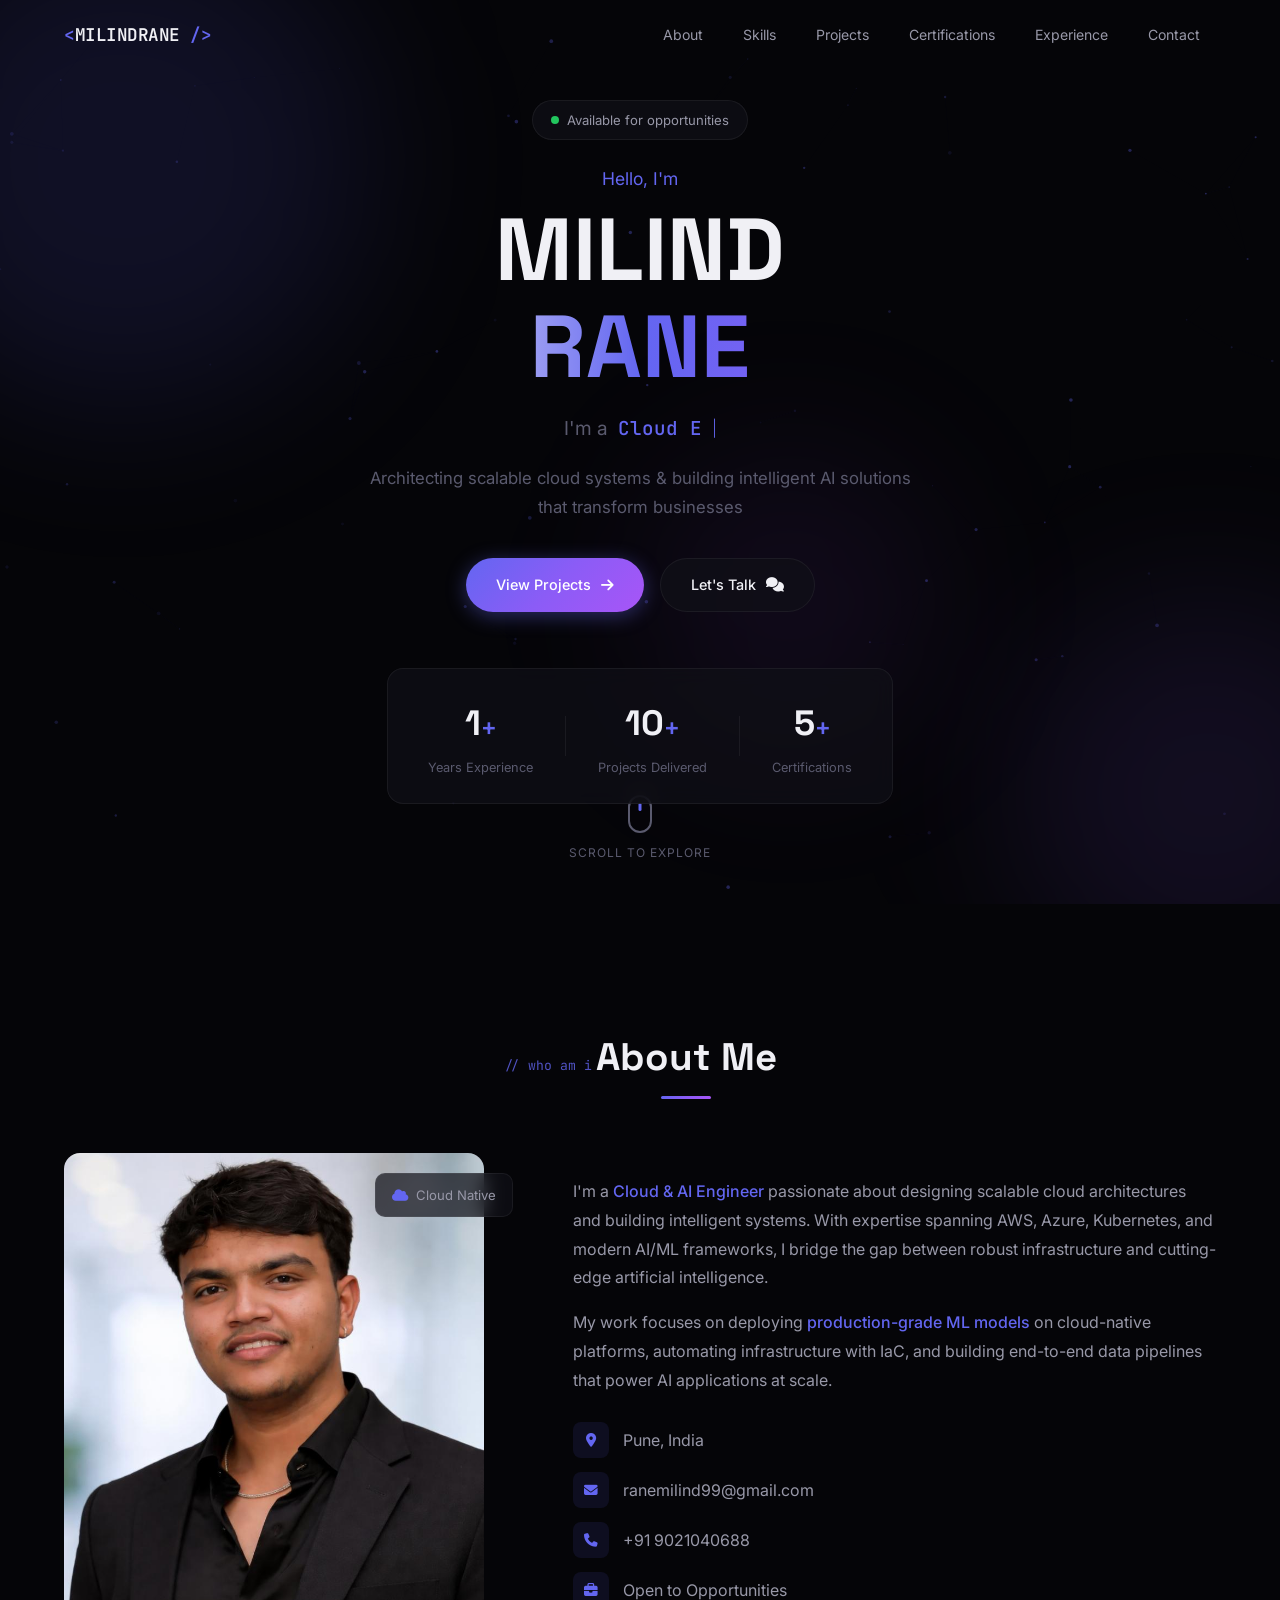
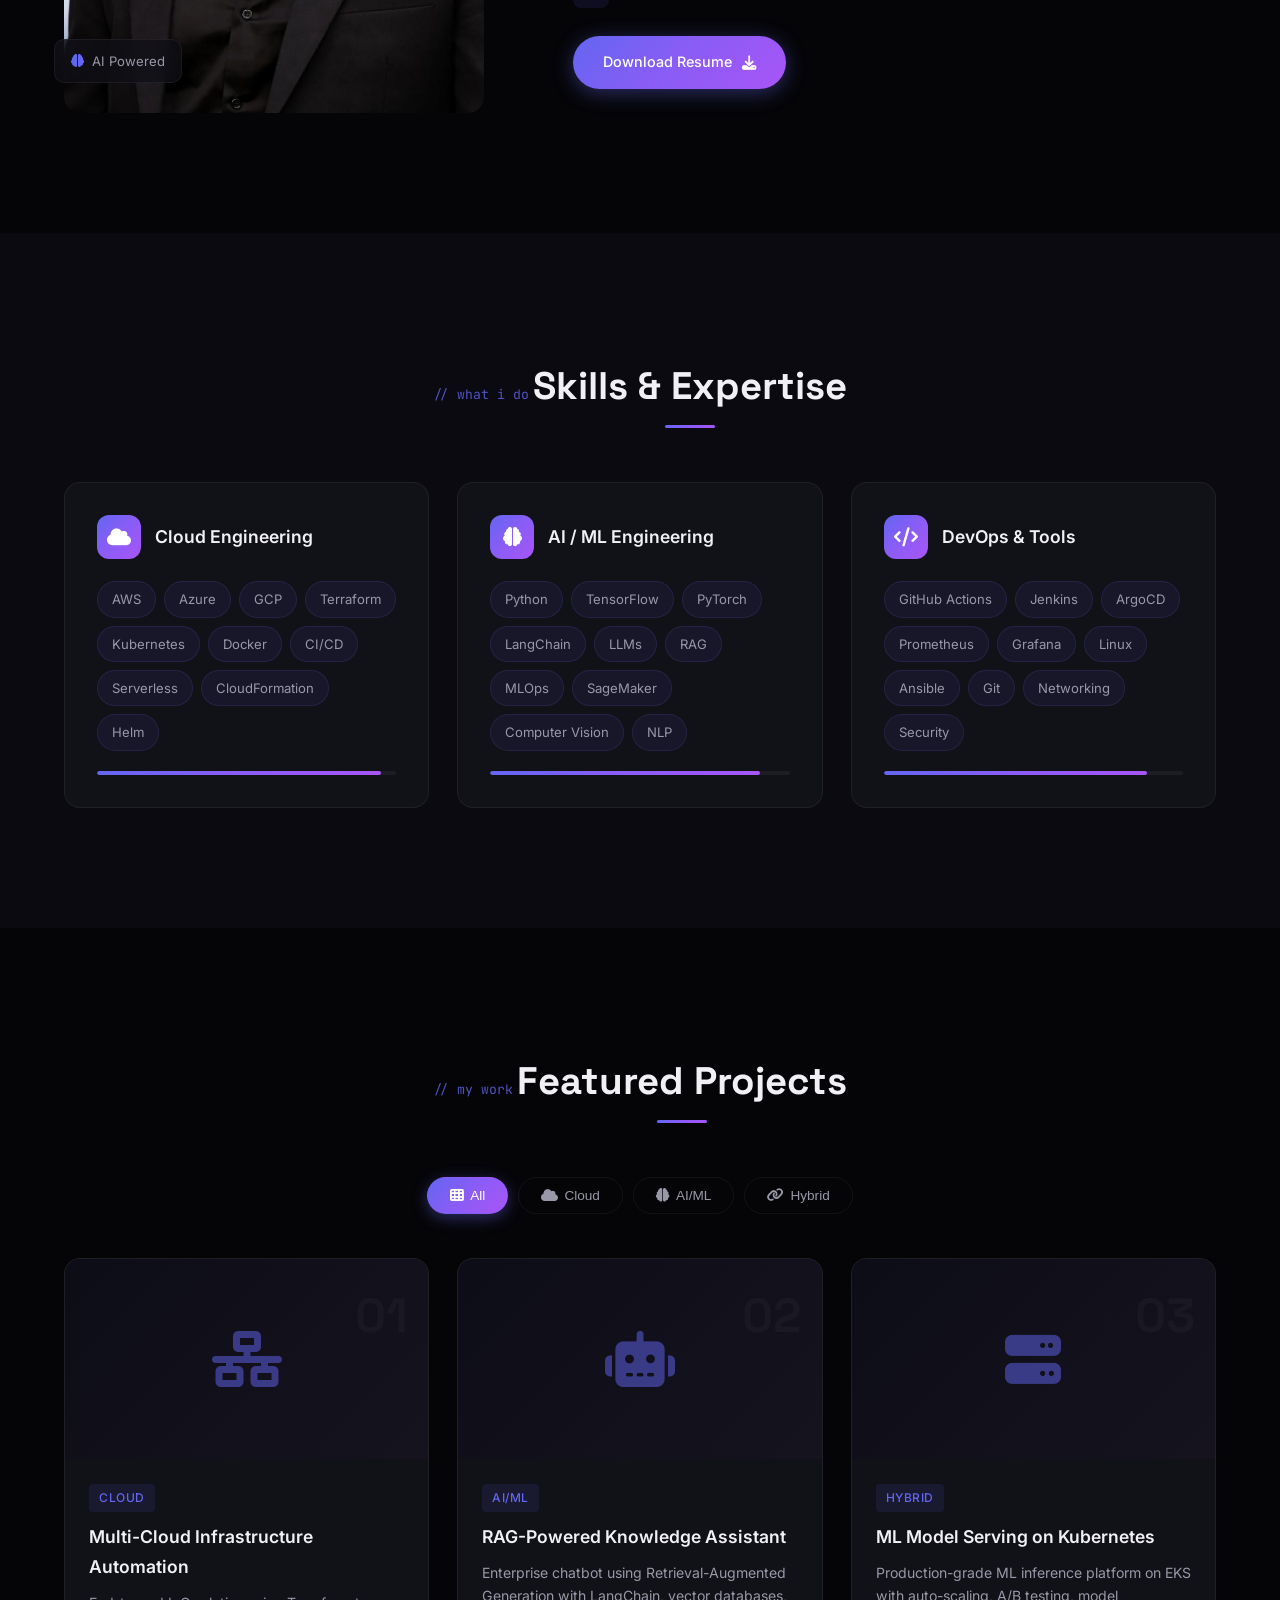
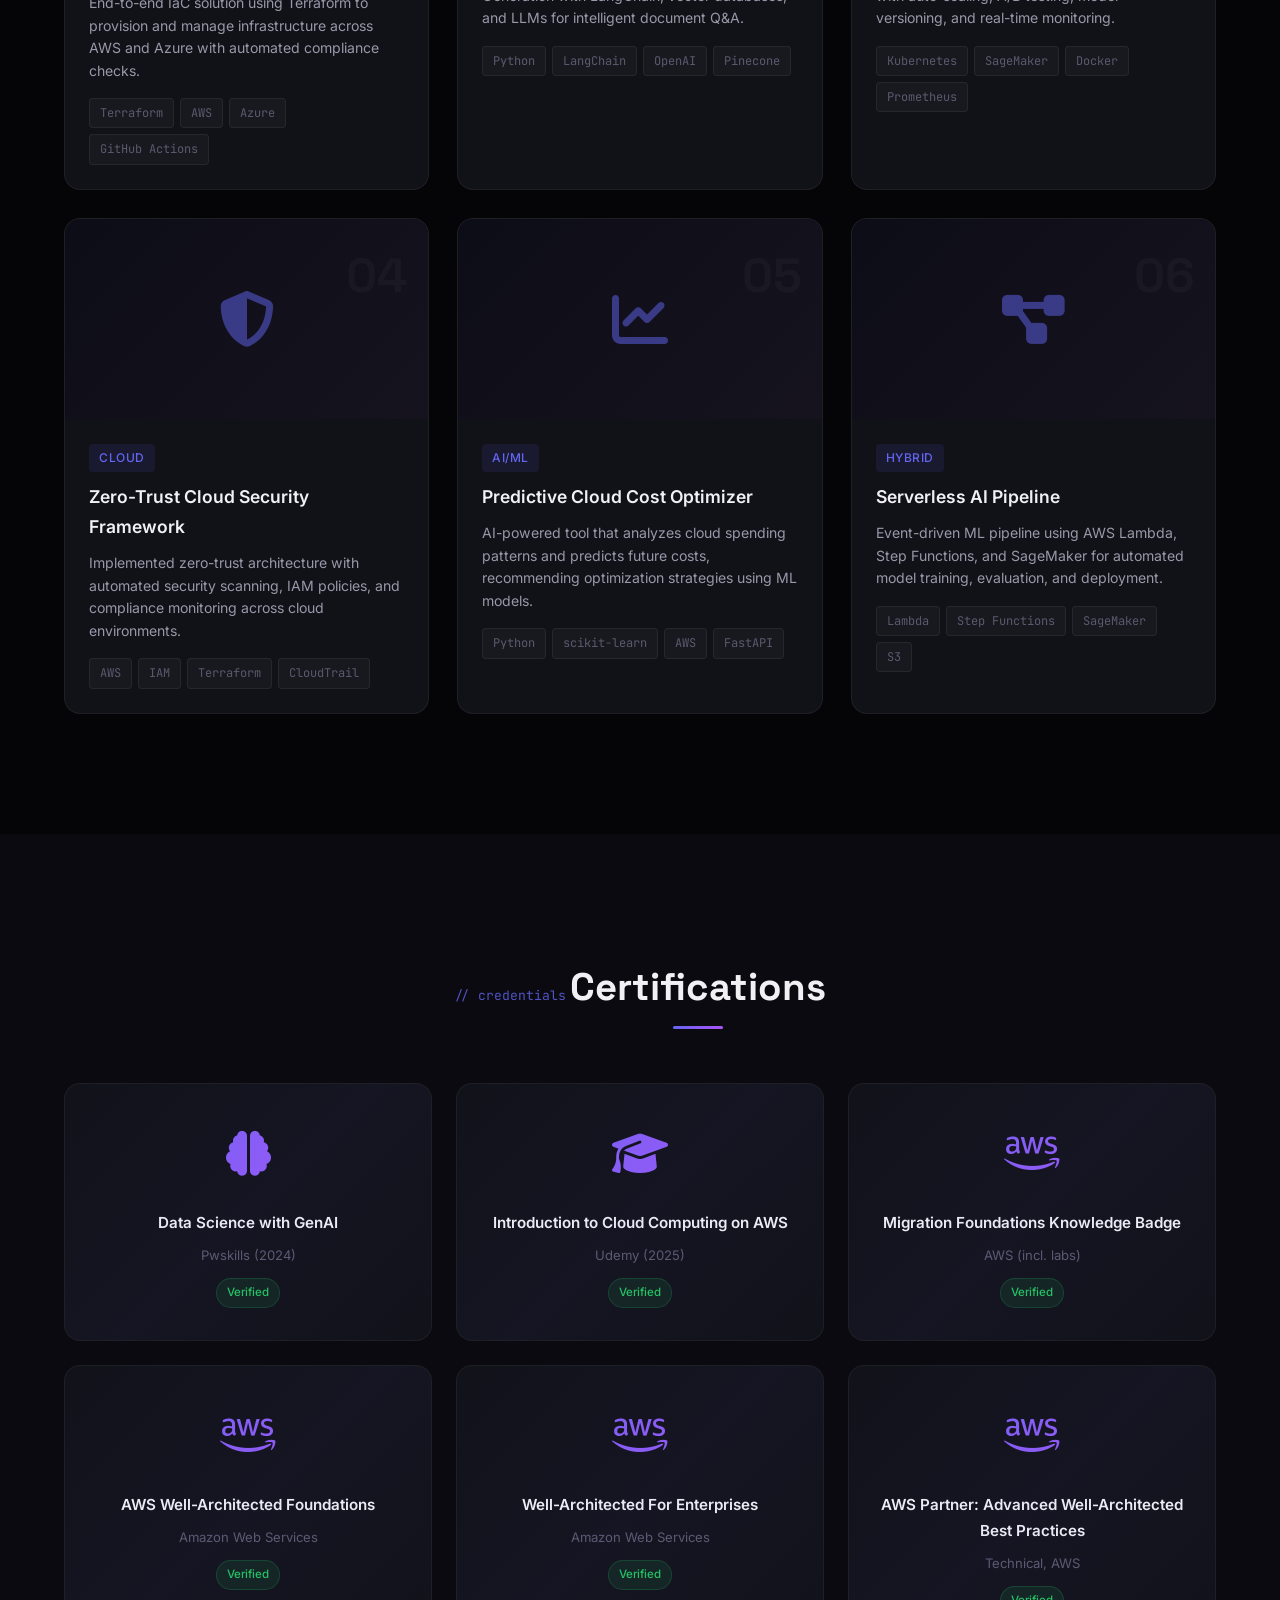
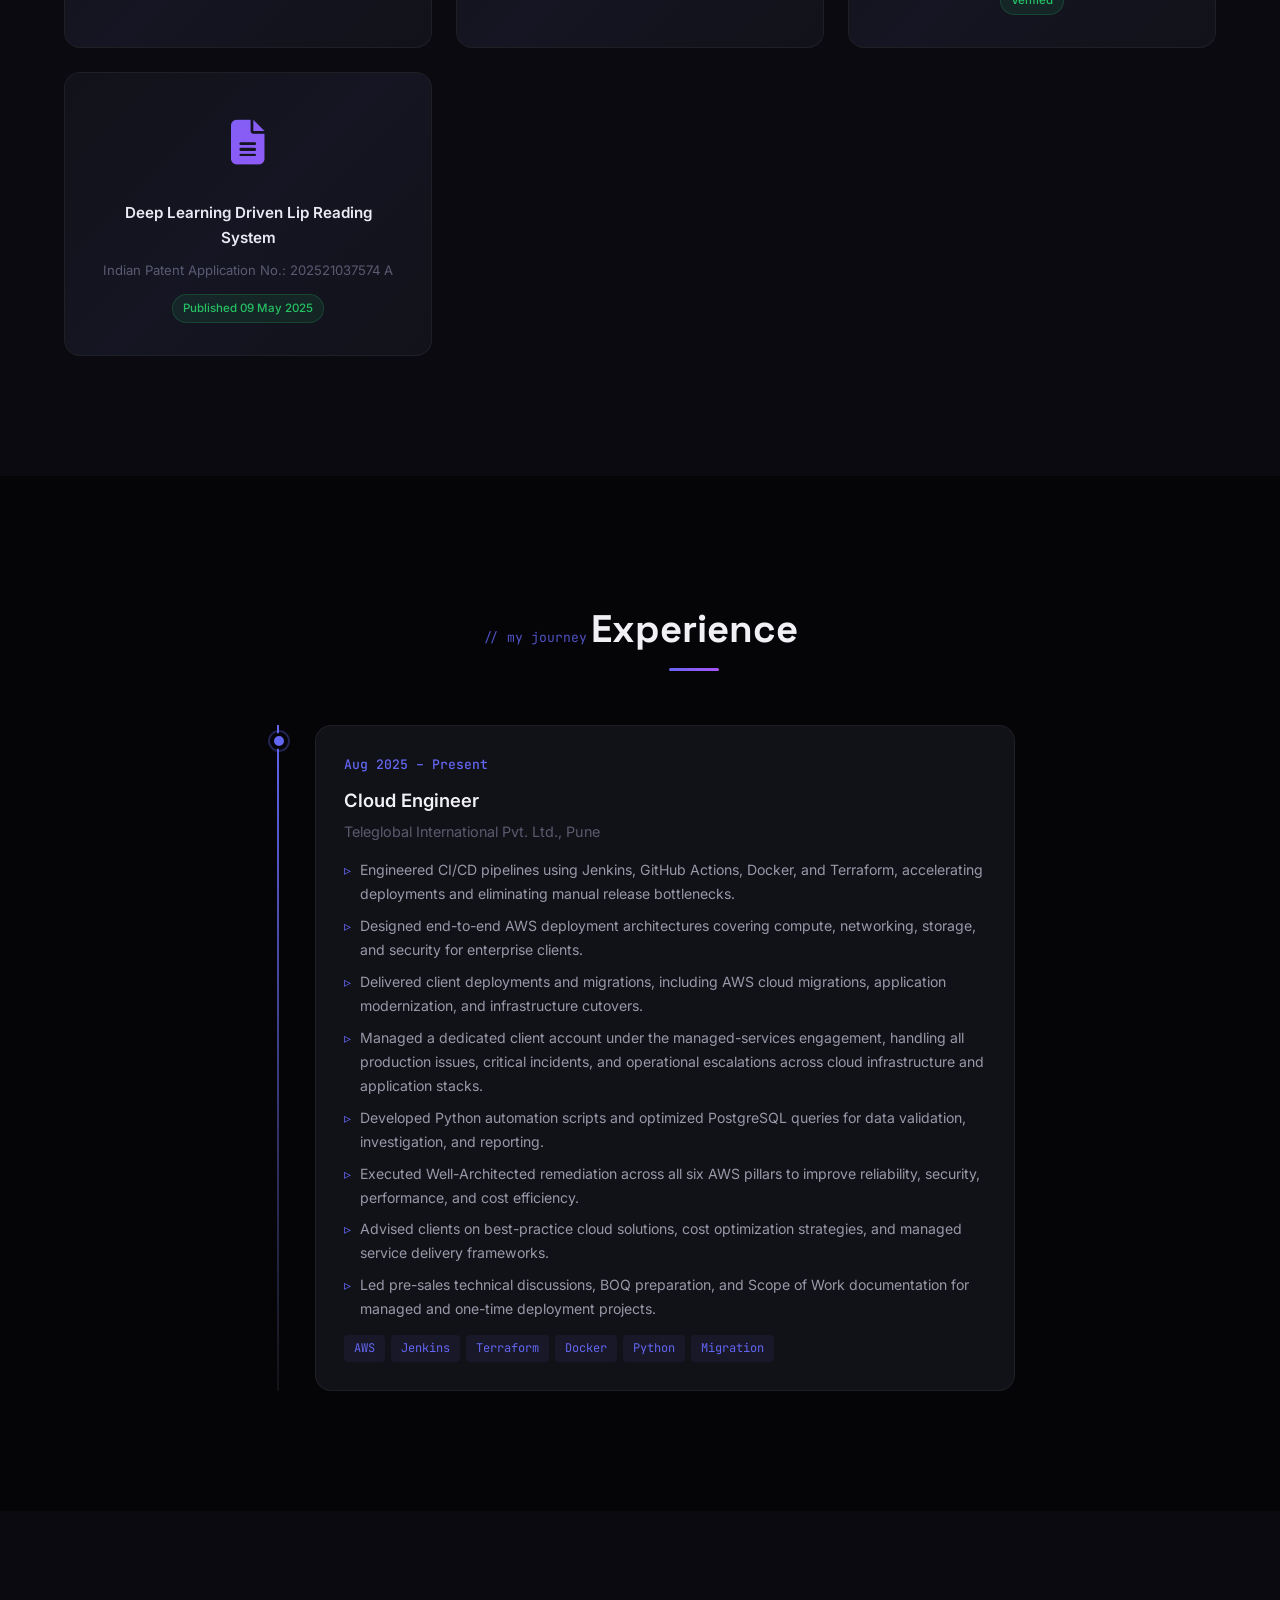
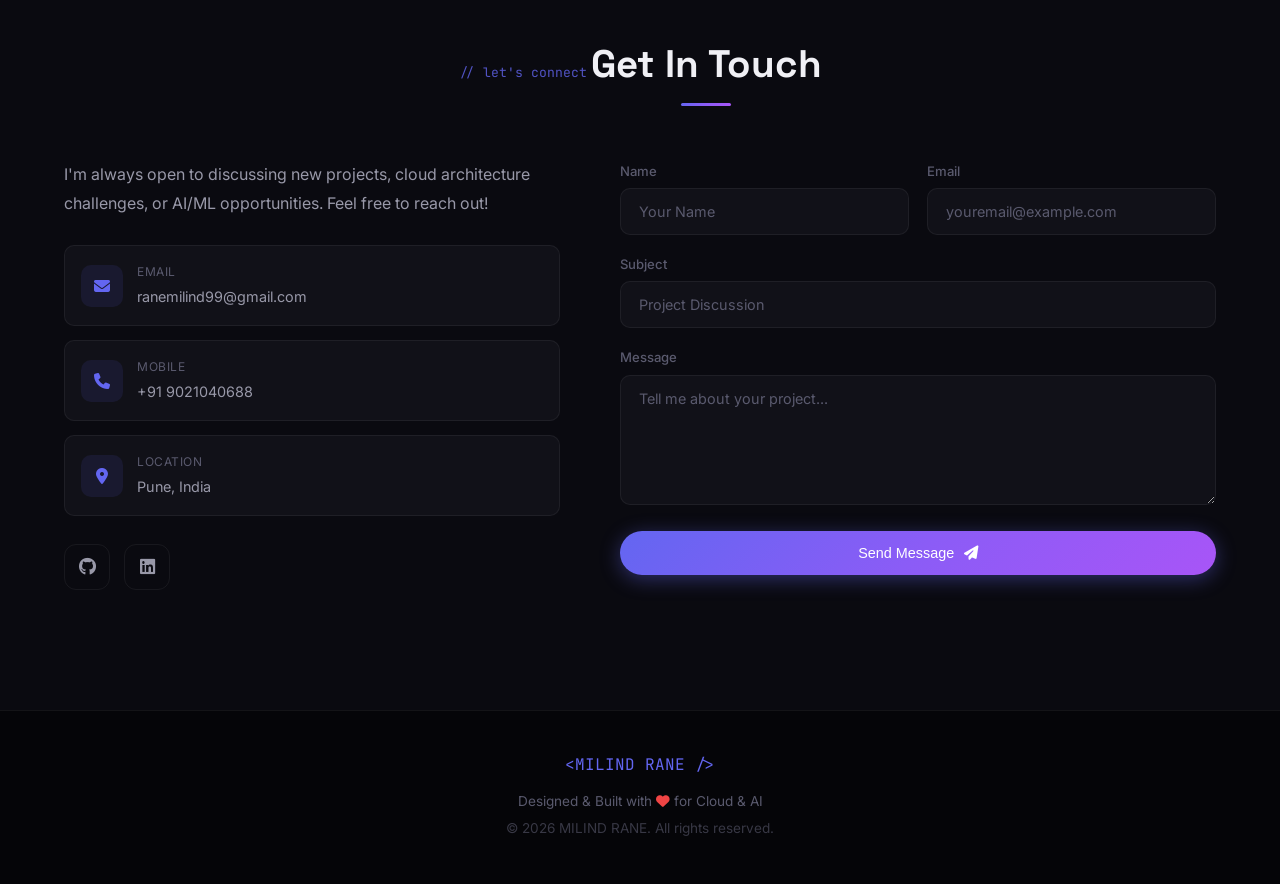
==== index.html @ e4c01901 "Fix Vercel deployment: rename index 1.html to index.html and update documentation" ====
<!DOCTYPE html>
<html lang="en">
<head>
    <meta charset="UTF-8">
    <meta name="viewport" content="width=device-width, initial-scale=1.0">
    <title>MILIND RANE | Cloud & AI Engineer</title>
    <link rel="stylesheet" href="style.css">
    <link href="https://fonts.googleapis.com/css2?family=Inter:wght@300;400;500;600;700;800&family=JetBrains+Mono:wght@400;500&family=Space+Grotesk:wght@400;500;600;700&display=swap" rel="stylesheet">
    <link rel="stylesheet" href="https://cdnjs.cloudflare.com/ajax/libs/font-awesome/6.5.0/css/all.min.css">
</head>
<body>
    <!-- Cursor Glow Effect -->
    <div class="cursor-glow" id="cursorGlow"></div>

    <!-- Particle Canvas -->
    <canvas id="particleCanvas"></canvas>

    <!-- Navigation -->
    <nav class="navbar" id="navbar">
        <div class="nav-container">
            <a href="#hero" class="nav-logo">
                <span class="logo-bracket">&lt;</span>MILINDRANE<span class="logo-bracket"> /&gt;</span>
            </a>
            <ul class="nav-links" id="navLinks">
                <li><a href="#about" data-text="About">About</a></li>
                <li><a href="#skills" data-text="Skills">Skills</a></li>
                <li><a href="#projects" data-text="Projects">Projects</a></li>
                <li><a href="#certifications" data-text="Certs">Certifications</a></li>
                <li><a href="#experience" data-text="Experience">Experience</a></li>
                <li><a href="#contact" data-text="Contact">Contact</a></li>
            </ul>
            <button class="nav-toggle" id="navToggle" aria-label="Toggle navigation">
                <span></span>
                <span></span>
                <span></span>
            </button>
        </div>
    </nav>

    <!-- Hero Section -->
    <section class="hero" id="hero">
        <div class="hero-orbs">
            <div class="orb orb-1"></div>
            <div class="orb orb-2"></div>
            <div class="orb orb-3"></div>
        </div>
        <div class="hero-content">
            <div class="hero-badge">
                <span class="badge-dot"></span>
                Available for opportunities
            </div>
            <p class="hero-greeting">Hello, I'm</p>
            <h1 class="hero-name">
                <span class="name-line">MILIND</span>
                <span class="name-line name-highlight shimmer-text">RANE</span>
            </h1>
            <div class="hero-title-wrapper">
                <span class="hero-title-prefix">I'm a</span>
                <h2 class="hero-title" id="typingText">Cloud & AI Engineer</h2>
                <span class="typing-cursor">|</span>
            </div>
            <p class="hero-tagline">Architecting scalable cloud systems & building intelligent AI solutions that transform businesses</p>
            <div class="hero-cta">
                <a href="#projects" class="btn btn-primary">
                    <span>View Projects</span>
                    <i class="fas fa-arrow-right"></i>
                </a>
                <a href="#contact" class="btn btn-glass">
                    <span>Let's Talk</span>
                    <i class="fas fa-comments"></i>
                </a>
            </div>
            <div class="hero-stats">
                <div class="stat" data-count="1">
                    <span class="stat-number">0</span><span class="stat-suffix">+</span>
                    <span class="stat-label">Years Experience</span>
                </div>
                <div class="stat-divider"></div>
                <div class="stat" data-count="10">
                    <span class="stat-number">0</span><span class="stat-suffix">+</span>
                    <span class="stat-label">Projects Delivered</span>
                </div>
                <div class="stat-divider"></div>
                <div class="stat" data-count="5">
                    <span class="stat-number">0</span><span class="stat-suffix">+</span>
                    <span class="stat-label">Certifications</span>
                </div>
            </div>
        </div>
        <div class="hero-scroll">
            <div class="mouse">
                <div class="mouse-wheel"></div>
            </div>
            <span>Scroll to explore</span>
        </div>
    </section>

    <!-- About Section -->
    <section class="section" id="about">
        <div class="container">
            <div class="section-header">
                <span class="section-tag">// who am i</span>
                <h2 class="section-title">About Me</h2>
            </div>
            <div class="about-grid">
                <div class="about-image-wrapper">
                    <div class="about-image">
                        <img src="profile.jpg" alt="Milind Rane" class="profile-photo">
                        <div class="image-border"></div>
                    </div>
                    <div class="about-float-card float-card-1">
                        <i class="fas fa-cloud"></i>
                        <span>Cloud Native</span>
                    </div>
                    <div class="about-float-card float-card-2">
                        <i class="fas fa-brain"></i>
                        <span>AI Powered</span>
                    </div>
                </div>
                <div class="about-content">
                    <p class="about-text">
                        I'm a <span class="text-highlight">Cloud & AI Engineer</span> passionate about designing scalable cloud architectures 
                        and building intelligent systems. With expertise spanning AWS, Azure, Kubernetes, 
                        and modern AI/ML frameworks, I bridge the gap between robust infrastructure and 
                        cutting-edge artificial intelligence.
                    </p>
                    <p class="about-text">
                        My work focuses on deploying <span class="text-highlight">production-grade ML models</span> on cloud-native platforms, 
                        automating infrastructure with IaC, and building end-to-end data pipelines that 
                        power AI applications at scale.
                    </p>
                    <div class="about-details">
                        <div class="detail">
                            <div class="detail-icon"><i class="fas fa-map-marker-alt"></i></div>
                            <span>Pune, India</span>
                        </div>
                        <div class="detail">
                            <div class="detail-icon"><i class="fas fa-envelope"></i></div>
                            <span>ranemilind99@gmail.com</span>
                        </div>
                        <div class="detail">
                            <div class="detail-icon"><i class="fas fa-phone"></i></div>
                            <span>+91 9021040688</span>
                        </div>
                        <div class="detail">
                            <div class="detail-icon"><i class="fas fa-briefcase"></i></div>
                            <span>Open to Opportunities</span>
                        </div>
                    </div>
                    <a href="#" class="btn btn-primary" download>
                        <span>Download Resume</span>
                        <i class="fas fa-download"></i>
                    </a>
                </div>
            </div>
        </div>
    </section>

    <!-- Skills Section -->
    <section class="section section-alt" id="skills">
        <div class="container">
            <div class="section-header">
                <span class="section-tag">// what i do</span>
                <h2 class="section-title">Skills & Expertise</h2>
            </div>
            <div class="skills-grid">
                <div class="skill-category" data-tilt>
                    <div class="skill-glow"></div>
                    <div class="skill-category-header">
                        <div class="skill-icon-wrapper">
                            <i class="fas fa-cloud"></i>
                        </div>
                        <h3>Cloud Engineering</h3>
                    </div>
                    <div class="skill-tags">
                        <span class="skill-tag">AWS</span>
                        <span class="skill-tag">Azure</span>
                        <span class="skill-tag">GCP</span>
                        <span class="skill-tag">Terraform</span>
                        <span class="skill-tag">Kubernetes</span>
                        <span class="skill-tag">Docker</span>
                        <span class="skill-tag">CI/CD</span>
                        <span class="skill-tag">Serverless</span>
                        <span class="skill-tag">CloudFormation</span>
                        <span class="skill-tag">Helm</span>
                    </div>
                    <div class="skill-bar">
                        <div class="skill-bar-fill" data-width="95"></div>
                    </div>
                </div>
                <div class="skill-category" data-tilt>
                    <div class="skill-glow"></div>
                    <div class="skill-category-header">
                        <div class="skill-icon-wrapper">
                            <i class="fas fa-brain"></i>
                        </div>
                        <h3>AI / ML Engineering</h3>
                    </div>
                    <div class="skill-tags">
                        <span class="skill-tag">Python</span>
                        <span class="skill-tag">TensorFlow</span>
                        <span class="skill-tag">PyTorch</span>
                        <span class="skill-tag">LangChain</span>
                        <span class="skill-tag">LLMs</span>
                        <span class="skill-tag">RAG</span>
                        <span class="skill-tag">MLOps</span>
                        <span class="skill-tag">SageMaker</span>
                        <span class="skill-tag">Computer Vision</span>
                        <span class="skill-tag">NLP</span>
                    </div>
                    <div class="skill-bar">
                        <div class="skill-bar-fill" data-width="90"></div>
                    </div>
                </div>
                <div class="skill-category" data-tilt>
                    <div class="skill-glow"></div>
                    <div class="skill-category-header">
                        <div class="skill-icon-wrapper">
                            <i class="fas fa-code"></i>
                        </div>
                        <h3>DevOps & Tools</h3>
                    </div>
                    <div class="skill-tags">
                        <span class="skill-tag">GitHub Actions</span>
                        <span class="skill-tag">Jenkins</span>
                        <span class="skill-tag">ArgoCD</span>
                        <span class="skill-tag">Prometheus</span>
                        <span class="skill-tag">Grafana</span>
                        <span class="skill-tag">Linux</span>
                        <span class="skill-tag">Ansible</span>
                        <span class="skill-tag">Git</span>
                        <span class="skill-tag">Networking</span>
                        <span class="skill-tag">Security</span>
                    </div>
                    <div class="skill-bar">
                        <div class="skill-bar-fill" data-width="88"></div>
                    </div>
                </div>
            </div>
        </div>
    </section>

    <!-- Projects Section -->
    <section class="section" id="projects">
        <div class="container">
            <div class="section-header">
                <span class="section-tag">// my work</span>
                <h2 class="section-title">Featured Projects</h2>
            </div>
            <div class="project-filters">
                <button class="filter-btn active" data-filter="all">
                    <i class="fas fa-th"></i> All
                </button>
                <button class="filter-btn" data-filter="cloud">
                    <i class="fas fa-cloud"></i> Cloud
                </button>
                <button class="filter-btn" data-filter="ai">
                    <i class="fas fa-brain"></i> AI/ML
                </button>
                <button class="filter-btn" data-filter="hybrid">
                    <i class="fas fa-link"></i> Hybrid
                </button>
            </div>
            <div class="projects-grid">
                <div class="project-card" data-category="cloud">
                    <div class="project-card-inner">
                        <div class="project-image">
                            <div class="project-overlay">
                                <a href="#" class="project-overlay-btn"><i class="fab fa-github"></i></a>
                                <a href="#" class="project-overlay-btn"><i class="fas fa-external-link-alt"></i></a>
                            </div>
                            <i class="fas fa-network-wired project-icon"></i>
                            <div class="project-number">01</div>
                        </div>
                        <div class="project-content">
                            <div class="project-category-tag">Cloud</div>
                            <h3>Multi-Cloud Infrastructure Automation</h3>
                            <p>End-to-end IaC solution using Terraform to provision and manage infrastructure across AWS and Azure with automated compliance checks.</p>
                            <div class="project-tech">
                                <span>Terraform</span>
                                <span>AWS</span>
                                <span>Azure</span>
                                <span>GitHub Actions</span>
                            </div>
                        </div>
                    </div>
                </div>
                <div class="project-card" data-category="ai">
                    <div class="project-card-inner">
                        <div class="project-image">
                            <div class="project-overlay">
                                <a href="#" class="project-overlay-btn"><i class="fab fa-github"></i></a>
                                <a href="#" class="project-overlay-btn"><i class="fas fa-external-link-alt"></i></a>
                            </div>
                            <i class="fas fa-robot project-icon"></i>
                            <div class="project-number">02</div>
                        </div>
                        <div class="project-content">
                            <div class="project-category-tag">AI/ML</div>
                            <h3>RAG-Powered Knowledge Assistant</h3>
                            <p>Enterprise chatbot using Retrieval-Augmented Generation with LangChain, vector databases, and LLMs for intelligent document Q&A.</p>
                            <div class="project-tech">
                                <span>Python</span>
                                <span>LangChain</span>
                                <span>OpenAI</span>
                                <span>Pinecone</span>
                            </div>
                        </div>
                    </div>
                </div>
                <div class="project-card" data-category="hybrid">
                    <div class="project-card-inner">
                        <div class="project-image">
                            <div class="project-overlay">
                                <a href="#" class="project-overlay-btn"><i class="fab fa-github"></i></a>
                                <a href="#" class="project-overlay-btn"><i class="fas fa-external-link-alt"></i></a>
                            </div>
                            <i class="fas fa-server project-icon"></i>
                            <div class="project-number">03</div>
                        </div>
                        <div class="project-content">
                            <div class="project-category-tag">Hybrid</div>
                            <h3>ML Model Serving on Kubernetes</h3>
                            <p>Production-grade ML inference platform on EKS with auto-scaling, A/B testing, model versioning, and real-time monitoring.</p>
                            <div class="project-tech">
                                <span>Kubernetes</span>
                                <span>SageMaker</span>
                                <span>Docker</span>
                                <span>Prometheus</span>
                            </div>
                        </div>
                    </div>
                </div>
                <div class="project-card" data-category="cloud">
                    <div class="project-card-inner">
                        <div class="project-image">
                            <div class="project-overlay">
                                <a href="#" class="project-overlay-btn"><i class="fab fa-github"></i></a>
                                <a href="#" class="project-overlay-btn"><i class="fas fa-external-link-alt"></i></a>
                            </div>
                            <i class="fas fa-shield-alt project-icon"></i>
                            <div class="project-number">04</div>
                        </div>
                        <div class="project-content">
                            <div class="project-category-tag">Cloud</div>
                            <h3>Zero-Trust Cloud Security Framework</h3>
                            <p>Implemented zero-trust architecture with automated security scanning, IAM policies, and compliance monitoring across cloud environments.</p>
                            <div class="project-tech">
                                <span>AWS</span>
                                <span>IAM</span>
                                <span>Terraform</span>
                                <span>CloudTrail</span>
                            </div>
                        </div>
                    </div>
                </div>
                <div class="project-card" data-category="ai">
                    <div class="project-card-inner">
                        <div class="project-image">
                            <div class="project-overlay">
                                <a href="#" class="project-overlay-btn"><i class="fab fa-github"></i></a>
                                <a href="#" class="project-overlay-btn"><i class="fas fa-external-link-alt"></i></a>
                            </div>
                            <i class="fas fa-chart-line project-icon"></i>
                            <div class="project-number">05</div>
                        </div>
                        <div class="project-content">
                            <div class="project-category-tag">AI/ML</div>
                            <h3>Predictive Cloud Cost Optimizer</h3>
                            <p>AI-powered tool that analyzes cloud spending patterns and predicts future costs, recommending optimization strategies using ML models.</p>
                            <div class="project-tech">
                                <span>Python</span>
                                <span>scikit-learn</span>
                                <span>AWS</span>
                                <span>FastAPI</span>
                            </div>
                        </div>
                    </div>
                </div>
                <div class="project-card" data-category="hybrid">
                    <div class="project-card-inner">
                        <div class="project-image">
                            <div class="project-overlay">
                                <a href="#" class="project-overlay-btn"><i class="fab fa-github"></i></a>
                                <a href="#" class="project-overlay-btn"><i class="fas fa-external-link-alt"></i></a>
                            </div>
                            <i class="fas fa-project-diagram project-icon"></i>
                            <div class="project-number">06</div>
                        </div>
                        <div class="project-content">
                            <div class="project-category-tag">Hybrid</div>
                            <h3>Serverless AI Pipeline</h3>
                            <p>Event-driven ML pipeline using AWS Lambda, Step Functions, and SageMaker for automated model training, evaluation, and deployment.</p>
                            <div class="project-tech">
                                <span>Lambda</span>
                                <span>Step Functions</span>
                                <span>SageMaker</span>
                                <span>S3</span>
                            </div>
                        </div>
                    </div>
                </div>
            </div>
        </div>
    </section>

    <!-- Certifications Section -->
    <section class="section section-alt" id="certifications">
        <div class="container">
            <div class="section-header">
                <span class="section-tag">// credentials</span>
                <h2 class="section-title">Certifications</h2>
            </div>
            <div class="certs-grid">
                <div class="cert-card">
                    <div class="cert-shine"></div>
                    <div class="cert-icon"><i class="fas fa-brain"></i></div>
                    <h4>Data Science with GenAI</h4>
                    <p>Pwskills (2024)</p>
                    <div class="cert-badge">Verified</div>
                </div>
                <div class="cert-card">
                    <div class="cert-shine"></div>
                    <div class="cert-icon"><i class="fas fa-graduation-cap"></i></div>
                    <h4>Introduction to Cloud Computing on AWS</h4>
                    <p>Udemy (2025)</p>
                    <div class="cert-badge">Verified</div>
                </div>
                <div class="cert-card">
                    <div class="cert-shine"></div>
                    <div class="cert-icon"><i class="fab fa-aws"></i></div>
                    <h4>Migration Foundations Knowledge Badge</h4>
                    <p>AWS (incl. labs)</p>
                    <div class="cert-badge">Verified</div>
                </div>
                <div class="cert-card">
                    <div class="cert-shine"></div>
                    <div class="cert-icon"><i class="fab fa-aws"></i></div>
                    <h4>AWS Well-Architected Foundations</h4>
                    <p>Amazon Web Services</p>
                    <div class="cert-badge">Verified</div>
                </div>
                <div class="cert-card">
                    <div class="cert-shine"></div>
                    <div class="cert-icon"><i class="fab fa-aws"></i></div>
                    <h4>Well-Architected For Enterprises</h4>
                    <p>Amazon Web Services</p>
                    <div class="cert-badge">Verified</div>
                </div>
                <div class="cert-card">
                    <div class="cert-shine"></div>
                    <div class="cert-icon"><i class="fab fa-aws"></i></div>
                    <h4>AWS Partner: Advanced Well-Architected Best Practices</h4>
                    <p>Technical, AWS</p>
                    <div class="cert-badge">Verified</div>
                </div>
                <div class="cert-card">
                    <div class="cert-shine"></div>
                    <div class="cert-icon"><i class="fas fa-file-alt"></i></div>
                    <h4>Deep Learning Driven Lip Reading System</h4>
                    <p>Indian Patent Application No.: 202521037574 A</p>
                    <div class="cert-badge">Published 09 May 2025</div>
                </div>
            </div>
            </div>
        </div>
    </section>

    <!-- Experience Section -->
    <section class="section" id="experience">
        <div class="container">
            <div class="section-header">
                <span class="section-tag">// my journey</span>
                <h2 class="section-title">Experience</h2>
            </div>
            <div class="timeline">
                <div class="timeline-item">
                    <div class="timeline-dot">
                        <div class="timeline-dot-ring"></div>
                    </div>
                    <div class="timeline-content">
                        <div class="timeline-date">Aug 2025 – Present</div>
                        <h3>Cloud Engineer</h3>
                        <h4>Teleglobal International Pvt. Ltd., Pune</h4>
                        <ul>
                            <li>Engineered CI/CD pipelines using Jenkins, GitHub Actions, Docker, and Terraform, accelerating deployments and eliminating manual release bottlenecks.</li>
                            <li>Designed end-to-end AWS deployment architectures covering compute, networking, storage, and security for enterprise clients.</li>
                            <li>Delivered client deployments and migrations, including AWS cloud migrations, application modernization, and infrastructure cutovers.</li>
                            <li>Managed a dedicated client account under the managed-services engagement, handling all production issues, critical incidents, and operational escalations across cloud infrastructure and application stacks.</li>
                            <li>Developed Python automation scripts and optimized PostgreSQL queries for data validation, investigation, and reporting.</li>
                            <li>Executed Well-Architected remediation across all six AWS pillars to improve reliability, security, performance, and cost efficiency.</li>
                            <li>Advised clients on best-practice cloud solutions, cost optimization strategies, and managed service delivery frameworks.</li>
                            <li>Led pre-sales technical discussions, BOQ preparation, and Scope of Work documentation for managed and one-time deployment projects.</li>
                        </ul>
                        <div class="timeline-tags">
                            <span>AWS</span><span>Jenkins</span><span>Terraform</span><span>Docker</span><span>Python</span><span>Migration</span>
                        </div>
                    </div>
                </div>
                </div>
            </div>
        </div>
    </section>

    <!-- Contact Section -->
    <section class="section section-alt" id="contact">
        <div class="container">
            <div class="section-header">
                <span class="section-tag">// let's connect</span>
                <h2 class="section-title">Get In Touch</h2>
            </div>
            <div class="contact-grid">
                <div class="contact-info">
                    <p class="contact-text">
                        I'm always open to discussing new projects, cloud architecture challenges, 
                        or AI/ML opportunities. Feel free to reach out!
                    </p>
                    <div class="contact-cards">
                        <div class="contact-card">
                            <div class="contact-card-icon"><i class="fas fa-envelope"></i></div>
                            <div>
                                <span class="contact-card-label">Email</span>
                                <span class="contact-card-value">ranemilind99@gmail.com</span>
                            </div>
                        </div>
                        <div class="contact-card">
                            <div class="contact-card-icon"><i class="fas fa-phone"></i></div>
                            <div>
                                <span class="contact-card-label">Mobile</span>
                                <span class="contact-card-value">+91 9021040688</span>
                            </div>
                        </div>
                        <div class="contact-card">
                            <div class="contact-card-icon"><i class="fas fa-map-marker-alt"></i></div>
                            <div>
                                <span class="contact-card-label">Location</span>
                                <span class="contact-card-value">Pune, India</span>
                            </div>
                        </div>
                    </div>
                    <div class="social-links">
                        <a href="https://github.com/Milindrane01" class="social-link" aria-label="GitHub" target="_blank" rel="noopener noreferrer">
                            <i class="fab fa-github"></i>
                            <span class="social-tooltip">GitHub</span>
                        </a>
                        <a href="https://www.linkedin.com/in/milind-rane-8a83581bb" class="social-link" aria-label="LinkedIn" target="_blank" rel="noopener noreferrer">
                            <i class="fab fa-linkedin"></i>
                            <span class="social-tooltip">LinkedIn</span>
                        </a>
                    </div>
                </div>
                <form class="contact-form" id="contactForm">
    <div class="form-row">
        <div class="form-group">
            <label for="name">Name</label>
            <input type="text" id="name" name="user_name" placeholder="Your Name" autocomplete="name" required>
        </div>
        <div class="form-group">
            <label for="email">Email</label>
            <input type="email" id="email" name="user_email" placeholder="youremail@example.com" autocomplete="email" required>
        </div>
    </div>
    <div class="form-group">
        <label for="subject">Subject</label>
        <input type="text" id="subject" name="subject" placeholder="Project Discussion">
    </div>
    <div class="form-group">
        <label for="message">Message</label>
        <textarea id="message" name="message" placeholder="Tell me about your project..." rows="5" required></textarea>
    </div>
    <button type="submit" class="btn btn-primary btn-full" id="submitBtn">
        <span>Send Message</span>
        <i class="fas fa-paper-plane"></i>
    </button>
    
    <!-- Status UI Output message block -->
    <div id="formStatus" class="form-status" style="display:none; margin-top: 15px; padding: 10px; border-radius: 4px;"></div>
</form>
            </div>
        </div>
    </section>

    <!-- Footer -->
    <footer class="footer">
        <div class="container">
            <div class="footer-content">
                <a href="#hero" class="footer-logo">&lt;MILIND RANE /&gt;</a>
                <p>Designed & Built with <i class="fas fa-heart"></i> for Cloud & AI</p>
                <p class="footer-copy">&copy; 2026 MILIND RANE. All rights reserved.</p>
            </div>
        </div>
    </footer>

    <!-- Back to Top -->
    <button class="back-to-top" id="backToTop" aria-label="Back to top">
        <i class="fas fa-arrow-up"></i>
    </button>

    <script src="script.js"></script>
</body>
</html>
---- style.css ----
/* ===== CSS Variables ===== */
:root {
    --bg-primary: #050508;
    --bg-secondary: #0a0a10;
    --bg-card: #111118;
    --bg-card-hover: #16161f;
    --bg-glass: rgba(17, 17, 24, 0.7);
    --text-primary: #f0f0f5;
    --text-secondary: #9898a8;
    --text-muted: #5a5a6e;
    --accent: #6366f1;
    --accent-secondary: #8b5cf6;
    --accent-glow: rgba(99, 102, 241, 0.4);
    --gradient: linear-gradient(135deg, #6366f1 0%, #8b5cf6 50%, #a855f7 100%);
    --gradient-subtle: linear-gradient(135deg, rgba(99, 102, 241, 0.1) 0%, rgba(139, 92, 246, 0.1) 100%);
    --border: rgba(255, 255, 255, 0.06);
    --border-hover: rgba(99, 102, 241, 0.3);
    --radius: 16px;
    --radius-sm: 10px;
    --radius-xs: 6px;
    --shadow: 0 8px 32px rgba(0, 0, 0, 0.4);
    --shadow-glow: 0 0 40px rgba(99, 102, 241, 0.15);
    --transition: all 0.4s cubic-bezier(0.4, 0, 0.2, 1);
    --transition-fast: all 0.2s ease;
}

/* ===== Reset & Base ===== */
* {
    margin: 0;
    padding: 0;
    box-sizing: border-box;
}

html {
    scroll-behavior: smooth;
    scrollbar-width: thin;
    scrollbar-color: var(--accent) var(--bg-primary);
}

body {
    font-family: 'Inter', sans-serif;
    background-color: var(--bg-primary);
    color: var(--text-primary);
    line-height: 1.7;
    overflow-x: hidden;
    cursor: default;
}

::-webkit-scrollbar {
    width: 6px;
}

::-webkit-scrollbar-track {
    background: var(--bg-primary);
}

::-webkit-scrollbar-thumb {
    background: var(--accent);
    border-radius: 3px;
}

a {
    text-decoration: none;
    color: inherit;
    transition: var(--transition);
}

ul { list-style: none; }

.container {
    max-width: 1200px;
    margin: 0 auto;
    padding: 0 24px;
}

/* ===== Cursor Glow ===== */
.cursor-glow {
    position: fixed;
    width: 300px;
    height: 300px;
    border-radius: 50%;
    background: radial-gradient(circle, rgba(99, 102, 241, 0.08) 0%, transparent 70%);
    pointer-events: none;
    z-index: 9999;
    transform: translate(-50%, -50%);
    transition: opacity 0.3s ease;
    opacity: 0;
}

.cursor-glow.active {
    opacity: 1;
}

/* ===== Particle Canvas ===== */
#particleCanvas {
    position: fixed;
    top: 0;
    left: 0;
    width: 100%;
    height: 100%;
    pointer-events: none;
    z-index: 0;
    opacity: 0.6;
}

/* ===== Navigation ===== */
.navbar {
    position: fixed;
    top: 0;
    left: 0;
    right: 0;
    z-index: 1000;
    padding: 20px 0;
    transition: var(--transition);
}

.navbar.scrolled {
    background: rgba(5, 5, 8, 0.85);
    backdrop-filter: blur(20px);
    -webkit-backdrop-filter: blur(20px);
    border-bottom: 1px solid var(--border);
    padding: 14px 0;
    box-shadow: 0 4px 30px rgba(0, 0, 0, 0.3);
}

.nav-container {
    max-width: 1200px;
    margin: 0 auto;
    padding: 0 24px;
    display: flex;
    align-items: center;
    justify-content: space-between;
}

.nav-logo {
    font-family: 'JetBrains Mono', monospace;
    font-size: 1.1rem;
    font-weight: 600;
    color: var(--text-primary);
    letter-spacing: -0.5px;
}

.logo-bracket {
    color: var(--accent);
}

.nav-links {
    display: flex;
    gap: 8px;
}

.nav-links a {
    font-size: 0.88rem;
    font-weight: 400;
    color: var(--text-secondary);
    padding: 8px 16px;
    border-radius: 8px;
    position: relative;
    transition: var(--transition-fast);
}

.nav-links a:hover,
.nav-links a.active {
    color: var(--text-primary);
    background: rgba(99, 102, 241, 0.1);
}

.nav-toggle {
    display: none;
    flex-direction: column;
    gap: 5px;
    background: none;
    border: none;
    cursor: pointer;
    padding: 8px;
    z-index: 1001;
}

.nav-toggle span {
    width: 24px;
    height: 2px;
    background: var(--text-primary);
    transition: var(--transition);
    border-radius: 2px;
}

.nav-toggle.active span:nth-child(1) {
    transform: rotate(45deg) translate(5px, 5px);
}

.nav-toggle.active span:nth-child(2) {
    opacity: 0;
}

.nav-toggle.active span:nth-child(3) {
    transform: rotate(-45deg) translate(5px, -5px);
}

/* ===== Buttons ===== */
.btn {
    display: inline-flex;
    align-items: center;
    gap: 10px;
    padding: 14px 30px;
    border-radius: 50px;
    font-size: 0.9rem;
    font-weight: 500;
    cursor: pointer;
    transition: var(--transition);
    border: none;
    position: relative;
    overflow: hidden;
}

.btn::before {
    content: '';
    position: absolute;
    inset: 0;
    background: linear-gradient(135deg, rgba(255,255,255,0.1) 0%, transparent 50%);
    opacity: 0;
    transition: opacity 0.3s ease;
}

.btn:hover::before {
    opacity: 1;
}

.btn-primary {
    background: var(--gradient);
    color: white;
    box-shadow: 0 4px 20px var(--accent-glow);
}

.btn-primary:hover {
    transform: translateY(-3px) scale(1.02);
    box-shadow: 0 8px 35px var(--accent-glow);
}

.btn-primary:active {
    transform: translateY(-1px) scale(0.98);
}

.btn-glass {
    background: var(--bg-glass);
    color: var(--text-primary);
    border: 1px solid var(--border);
    backdrop-filter: blur(10px);
}

.btn-glass:hover {
    border-color: var(--border-hover);
    background: rgba(99, 102, 241, 0.1);
    transform: translateY(-3px);
}

.btn-full {
    width: 100%;
    justify-content: center;
}

/* ===== Hero Section ===== */
.hero {
    min-height: 100vh;
    display: flex;
    align-items: center;
    justify-content: center;
    position: relative;
    padding: 100px 24px;
    text-align: center;
    overflow: hidden;
}

.hero-orbs {
    position: absolute;
    inset: 0;
    overflow: hidden;
}

.orb {
    position: absolute;
    border-radius: 50%;
    filter: blur(80px);
    animation: orbFloat 15s ease-in-out infinite;
}

.orb-1 {
    width: 500px;
    height: 500px;
    background: rgba(99, 102, 241, 0.12);
    top: -10%;
    left: -10%;
    animation-delay: 0s;
}

.orb-2 {
    width: 400px;
    height: 400px;
    background: rgba(139, 92, 246, 0.1);
    bottom: -10%;
    right: -10%;
    animation-delay: -5s;
}

.orb-3 {
    width: 300px;
    height: 300px;
    background: rgba(168, 85, 247, 0.08);
    top: 50%;
    left: 50%;
    transform: translate(-50%, -50%);
    animation-delay: -10s;
}

@keyframes orbFloat {
    0%, 100% { transform: translate(0, 0) scale(1); }
    25% { transform: translate(30px, -30px) scale(1.05); }
    50% { transform: translate(-20px, 20px) scale(0.95); }
    75% { transform: translate(20px, 10px) scale(1.02); }
}

.hero-content {
    position: relative;
    z-index: 2;
}

.hero-badge {
    display: inline-flex;
    align-items: center;
    gap: 8px;
    padding: 8px 18px;
    background: var(--bg-glass);
    border: 1px solid var(--border);
    border-radius: 50px;
    font-size: 0.82rem;
    color: var(--text-secondary);
    margin-bottom: 24px;
    backdrop-filter: blur(10px);
    opacity: 0;
    animation: fadeInDown 0.6s ease forwards 0.2s;
}

.badge-dot {
    width: 8px;
    height: 8px;
    background: #22c55e;
    border-radius: 50%;
    animation: pulse 2s infinite;
}

@keyframes pulse {
    0%, 100% { opacity: 1; box-shadow: 0 0 0 0 rgba(34, 197, 94, 0.4); }
    50% { opacity: 0.8; box-shadow: 0 0 0 8px rgba(34, 197, 94, 0); }
}

.hero-greeting {
    font-size: 1.1rem;
    color: var(--accent);
    font-weight: 400;
    margin-bottom: 8px;
    opacity: 0;
    animation: fadeInUp 0.6s ease forwards 0.4s;
}

.hero-name {
    font-family: 'Space Grotesk', sans-serif;
    font-size: clamp(3rem, 8vw, 5.5rem);
    font-weight: 700;
    line-height: 1.1;
    margin-bottom: 16px;
    opacity: 0;
    animation: fadeInUp 0.8s ease forwards 0.6s;
}

.name-line {
    display: block;
}

.name-highlight {
    background: var(--gradient);
    -webkit-background-clip: text;
    -webkit-text-fill-color: transparent;
    background-clip: text;
}

.hero-title-wrapper {
    display: flex;
    align-items: center;
    justify-content: center;
    gap: 10px;
    margin-bottom: 20px;
    opacity: 0;
    animation: fadeInUp 0.6s ease forwards 0.8s;
}

.hero-title-prefix {
    color: var(--text-muted);
    font-size: 1.2rem;
}

.hero-title {
    font-size: 1.2rem;
    font-weight: 500;
    color: var(--accent);
    font-family: 'JetBrains Mono', monospace;
}

.typing-cursor {
    color: var(--accent);
    animation: blink 1s infinite;
    font-weight: 300;
}

@keyframes blink {
    0%, 100% { opacity: 1; }
    50% { opacity: 0; }
}

.hero-tagline {
    font-size: 1.05rem;
    color: var(--text-muted);
    max-width: 550px;
    margin: 0 auto 36px;
    opacity: 0;
    animation: fadeInUp 0.6s ease forwards 1s;
}

.hero-cta {
    display: flex;
    gap: 16px;
    justify-content: center;
    flex-wrap: wrap;
    margin-bottom: 56px;
    opacity: 0;
    animation: fadeInUp 0.6s ease forwards 1.2s;
}

.hero-stats {
    display: flex;
    gap: 32px;
    justify-content: center;
    align-items: center;
    flex-wrap: wrap;
    opacity: 0;
    animation: fadeInUp 0.6s ease forwards 1.4s;
    padding: 24px 40px;
    background: var(--bg-glass);
    border: 1px solid var(--border);
    border-radius: var(--radius);
    backdrop-filter: blur(10px);
    display: inline-flex;
}

.stat { text-align: center; }

.stat-number {
    font-size: 2.2rem;
    font-weight: 700;
    color: var(--text-primary);
    font-family: 'Space Grotesk', sans-serif;
}

.stat-suffix {
    font-size: 1.5rem;
    color: var(--accent);
    font-weight: 600;
}

.stat-label {
    display: block;
    font-size: 0.8rem;
    color: var(--text-muted);
    margin-top: 4px;
}

.stat-divider {
    width: 1px;
    height: 40px;
    background: var(--border);
}

/* Hero Scroll Indicator */
.hero-scroll {
    position: absolute;
    bottom: 40px;
    left: 50%;
    transform: translateX(-50%);
    display: flex;
    flex-direction: column;
    align-items: center;
    gap: 10px;
    color: var(--text-muted);
    font-size: 0.75rem;
    letter-spacing: 1px;
    text-transform: uppercase;
}

.mouse {
    width: 24px;
    height: 38px;
    border: 2px solid var(--text-muted);
    border-radius: 12px;
    position: relative;
}

.mouse-wheel {
    width: 3px;
    height: 8px;
    background: var(--accent);
    border-radius: 2px;
    position: absolute;
    top: 6px;
    left: 50%;
    transform: translateX(-50%);
    animation: scrollWheel 2s infinite;
}

@keyframes scrollWheel {
    0% { opacity: 1; transform: translateX(-50%) translateY(0); }
    100% { opacity: 0; transform: translateX(-50%) translateY(12px); }
}

/* ===== Animations ===== */
@keyframes fadeInUp {
    from { opacity: 0; transform: translateY(30px); }
    to { opacity: 1; transform: translateY(0); }
}

@keyframes fadeInDown {
    from { opacity: 0; transform: translateY(-20px); }
    to { opacity: 1; transform: translateY(0); }
}

@keyframes slideInLeft {
    from { opacity: 0; transform: translateX(-40px); }
    to { opacity: 1; transform: translateX(0); }
}

@keyframes slideInRight {
    from { opacity: 0; transform: translateX(40px); }
    to { opacity: 1; transform: translateX(0); }
}

@keyframes scaleIn {
    from { opacity: 0; transform: scale(0.9); }
    to { opacity: 1; transform: scale(1); }
}

/* ===== Sections ===== */
.section {
    padding: 120px 0;
    position: relative;
    z-index: 1;
}

.section-alt {
    background: var(--bg-secondary);
}

.section-header {
    text-align: center;
    margin-bottom: 64px;
}

.section-tag {
    display: inline-block;
    font-family: 'JetBrains Mono', monospace;
    font-size: 0.82rem;
    color: var(--accent);
    margin-bottom: 12px;
    opacity: 0.8;
}

.section-title {
    font-family: 'Space Grotesk', sans-serif;
    font-size: 2.4rem;
    font-weight: 700;
    position: relative;
    display: inline-block;
}

.section-title::after {
    content: '';
    position: absolute;
    bottom: -10px;
    left: 50%;
    transform: translateX(-50%);
    width: 50px;
    height: 3px;
    background: var(--gradient);
    border-radius: 2px;
}

/* ===== About Section ===== */
.about-grid {
    display: grid;
    grid-template-columns: 1fr 1.5fr;
    gap: 80px;
    align-items: center;
}

.about-image-wrapper {
    position: relative;
}

.about-image {
    position: relative;
    overflow: hidden;
}

.image-placeholder {
    width: 100%;
    aspect-ratio: 3/4;
    max-width: 420px;
    background: var(--bg-card);
    border-radius: var(--radius);
    border: 1px solid var(--border);
    display: flex;
    flex-direction: column;
    align-items: center;
    justify-content: center;
    gap: 12px;
    color: var(--text-muted);
    position: relative;
    overflow: hidden;
}

.image-placeholder::before {
    content: '';
    position: absolute;
    inset: 0;
    background: var(--gradient-subtle);
    opacity: 0;
    transition: opacity 0.5s ease;
}

.image-placeholder:hover::before {
    opacity: 1;
}

.image-placeholder i {
    font-size: 3rem;
}

.profile-photo {
    width: 100%;
    height: 100%;
    max-width: 420px;
    aspect-ratio: 3/4;
    object-fit: cover;
    border-radius: var(--radius);
    display: block;
}

.image-border {
    position: absolute;
    inset: -8px;
    border: 2px solid var(--border);
    border-radius: calc(var(--radius) + 4px);
    z-index: -1;
}

.about-float-card {
    position: absolute;
    display: flex;
    align-items: center;
    gap: 8px;
    padding: 10px 16px;
    background: var(--bg-glass);
    border: 1px solid var(--border);
    border-radius: var(--radius-sm);
    backdrop-filter: blur(10px);
    font-size: 0.82rem;
    color: var(--text-secondary);
    animation: float 4s ease-in-out infinite;
}

.about-float-card i {
    color: var(--accent);
}

.float-card-1 {
    top: 20px;
    right: -20px;
    animation-delay: 0s;
}

.float-card-2 {
    bottom: 30px;
    left: -10px;
    animation-delay: -2s;
}

@keyframes float {
    0%, 100% { transform: translateY(0); }
    50% { transform: translateY(-10px); }
}

.about-text {
    color: var(--text-secondary);
    margin-bottom: 16px;
    font-size: 1rem;
    line-height: 1.8;
}

.text-highlight {
    color: var(--accent);
    font-weight: 500;
}

.about-details {
    display: flex;
    flex-direction: column;
    gap: 14px;
    margin: 28px 0;
}

.detail {
    display: flex;
    align-items: center;
    gap: 14px;
    color: var(--text-secondary);
}

.detail-icon {
    width: 36px;
    height: 36px;
    border-radius: 8px;
    background: rgba(99, 102, 241, 0.1);
    display: flex;
    align-items: center;
    justify-content: center;
    color: var(--accent);
    font-size: 0.85rem;
}

/* ===== Skills Section ===== */
.skills-grid {
    display: grid;
    grid-template-columns: repeat(auto-fit, minmax(340px, 1fr));
    gap: 28px;
}

.skill-category {
    background: var(--bg-card);
    border: 1px solid var(--border);
    border-radius: var(--radius);
    padding: 32px;
    transition: var(--transition);
    position: relative;
    overflow: hidden;
}

.skill-glow {
    position: absolute;
    top: -50%;
    left: -50%;
    width: 200%;
    height: 200%;
    background: radial-gradient(circle, rgba(99, 102, 241, 0.06) 0%, transparent 50%);
    opacity: 0;
    transition: opacity 0.5s ease;
    pointer-events: none;
}

.skill-category:hover .skill-glow {
    opacity: 1;
}

.skill-category:hover {
    border-color: var(--border-hover);
    transform: translateY(-6px);
    box-shadow: var(--shadow-glow);
}

.skill-category-header {
    display: flex;
    align-items: center;
    gap: 14px;
    margin-bottom: 22px;
}

.skill-icon-wrapper {
    width: 44px;
    height: 44px;
    border-radius: 12px;
    background: var(--gradient);
    display: flex;
    align-items: center;
    justify-content: center;
    font-size: 1.2rem;
    color: white;
}

.skill-category-header h3 {
    font-size: 1.1rem;
    font-weight: 600;
}

.skill-tags {
    display: flex;
    flex-wrap: wrap;
    gap: 8px;
    margin-bottom: 20px;
}

.skill-tag {
    padding: 6px 14px;
    background: rgba(99, 102, 241, 0.08);
    border: 1px solid rgba(99, 102, 241, 0.15);
    border-radius: 20px;
    font-size: 0.82rem;
    color: var(--text-secondary);
    transition: var(--transition-fast);
    cursor: default;
}

.skill-tag:hover {
    background: rgba(99, 102, 241, 0.2);
    border-color: var(--accent);
    color: var(--accent);
    transform: translateY(-2px);
}

.skill-bar {
    height: 4px;
    background: rgba(255, 255, 255, 0.05);
    border-radius: 2px;
    overflow: hidden;
}

.skill-bar-fill {
    height: 100%;
    background: var(--gradient);
    border-radius: 2px;
    width: 0;
    transition: width 1.5s cubic-bezier(0.4, 0, 0.2, 1);
}

/* ===== Projects Section ===== */
.project-filters {
    display: flex;
    justify-content: center;
    gap: 10px;
    margin-bottom: 44px;
    flex-wrap: wrap;
}

.filter-btn {
    padding: 10px 22px;
    border: 1px solid var(--border);
    border-radius: 50px;
    background: transparent;
    color: var(--text-secondary);
    cursor: pointer;
    font-size: 0.85rem;
    transition: var(--transition);
    display: flex;
    align-items: center;
    gap: 6px;
}

.filter-btn:hover {
    border-color: var(--border-hover);
    color: var(--text-primary);
}

.filter-btn.active {
    background: var(--gradient);
    border-color: transparent;
    color: white;
    box-shadow: 0 4px 15px var(--accent-glow);
}

.projects-grid {
    display: grid;
    grid-template-columns: repeat(auto-fit, minmax(360px, 1fr));
    gap: 28px;
}

.project-card {
    transition: var(--transition);
    animation: fadeInUp 0.5s ease forwards;
}

.project-card.hidden {
    display: none;
}

.project-card-inner {
    background: var(--bg-card);
    border: 1px solid var(--border);
    border-radius: var(--radius);
    overflow: hidden;
    transition: var(--transition);
    height: 100%;
}

.project-card-inner:hover {
    transform: translateY(-8px);
    border-color: var(--border-hover);
    box-shadow: var(--shadow-glow);
}

.project-image {
    height: 200px;
    background: linear-gradient(135deg, var(--bg-secondary) 0%, var(--bg-card) 100%);
    display: flex;
    align-items: center;
    justify-content: center;
    position: relative;
    overflow: hidden;
}

.project-image::before {
    content: '';
    position: absolute;
    inset: 0;
    background: var(--gradient);
    opacity: 0.03;
}

.project-icon {
    font-size: 3.5rem;
    color: var(--accent);
    opacity: 0.5;
    transition: var(--transition);
}

.project-card-inner:hover .project-icon {
    opacity: 0.8;
    transform: scale(1.1);
}

.project-number {
    position: absolute;
    top: 16px;
    right: 20px;
    font-family: 'Space Grotesk', sans-serif;
    font-size: 3rem;
    font-weight: 700;
    color: rgba(255, 255, 255, 0.03);
}

.project-overlay {
    position: absolute;
    inset: 0;
    background: rgba(5, 5, 8, 0.85);
    display: flex;
    align-items: center;
    justify-content: center;
    gap: 16px;
    opacity: 0;
    transition: var(--transition);
}

.project-card-inner:hover .project-overlay {
    opacity: 1;
}

.project-overlay-btn {
    width: 48px;
    height: 48px;
    border-radius: 50%;
    border: 1px solid var(--border);
    display: flex;
    align-items: center;
    justify-content: center;
    color: var(--text-primary);
    font-size: 1.1rem;
    transition: var(--transition-fast);
    transform: translateY(20px);
}

.project-card-inner:hover .project-overlay-btn {
    transform: translateY(0);
}

.project-overlay-btn:hover {
    background: var(--accent);
    border-color: var(--accent);
}

.project-content {
    padding: 24px;
}

.project-category-tag {
    display: inline-block;
    padding: 4px 10px;
    background: rgba(99, 102, 241, 0.1);
    border-radius: 4px;
    font-size: 0.75rem;
    color: var(--accent);
    font-weight: 500;
    text-transform: uppercase;
    letter-spacing: 0.5px;
    margin-bottom: 10px;
}

.project-content h3 {
    font-size: 1.1rem;
    font-weight: 600;
    margin-bottom: 10px;
    transition: color 0.3s ease;
}

.project-card-inner:hover .project-content h3 {
    color: var(--accent);
}

.project-content p {
    color: var(--text-secondary);
    font-size: 0.88rem;
    margin-bottom: 16px;
    line-height: 1.6;
}

.project-tech {
    display: flex;
    flex-wrap: wrap;
    gap: 6px;
}

.project-tech span {
    padding: 4px 10px;
    background: rgba(255, 255, 255, 0.03);
    border: 1px solid var(--border);
    border-radius: 4px;
    font-size: 0.75rem;
    color: var(--text-muted);
    font-family: 'JetBrains Mono', monospace;
}

/* ===== Certifications Section ===== */
.certs-grid {
    display: grid;
    grid-template-columns: repeat(auto-fit, minmax(280px, 1fr));
    gap: 24px;
}

.cert-card {
    background: var(--bg-card);
    border: 1px solid var(--border);
    border-radius: var(--radius);
    padding: 32px;
    text-align: center;
    transition: var(--transition);
    position: relative;
    overflow: hidden;
}

.cert-shine {
    position: absolute;
    top: -100%;
    left: -100%;
    width: 300%;
    height: 300%;
    background: linear-gradient(135deg, transparent 30%, rgba(99, 102, 241, 0.05) 50%, transparent 70%);
    transition: all 0.6s ease;
    pointer-events: none;
}

.cert-card:hover .cert-shine {
    top: -50%;
    left: -50%;
}

.cert-card:hover {
    border-color: var(--border-hover);
    transform: translateY(-6px) scale(1.02);
    box-shadow: var(--shadow-glow);
}

.cert-icon {
    font-size: 2.8rem;
    margin-bottom: 18px;
    background: var(--gradient);
    -webkit-background-clip: text;
    -webkit-text-fill-color: transparent;
    background-clip: text;
}

.cert-card h4 {
    font-size: 0.95rem;
    font-weight: 600;
    margin-bottom: 8px;
}

.cert-card p {
    color: var(--text-muted);
    font-size: 0.82rem;
}

.cert-badge {
    display: inline-block;
    margin-top: 12px;
    padding: 4px 10px;
    background: rgba(34, 197, 94, 0.1);
    border: 1px solid rgba(34, 197, 94, 0.2);
    border-radius: 20px;
    font-size: 0.72rem;
    color: #22c55e;
    font-weight: 500;
}

/* ===== Experience / Timeline ===== */
.timeline {
    position: relative;
    max-width: 750px;
    margin: 0 auto;
    padding-left: 50px;
}

.timeline::before {
    content: '';
    position: absolute;
    left: 12px;
    top: 0;
    bottom: 0;
    width: 2px;
    background: linear-gradient(to bottom, var(--accent), var(--border));
}

.timeline-item {
    position: relative;
    margin-bottom: 48px;
}

.timeline-item:last-child { margin-bottom: 0; }

.timeline-dot {
    position: absolute;
    left: -44px;
    top: 8px;
    width: 16px;
    height: 16px;
    border-radius: 50%;
    background: var(--accent);
    border: 3px solid var(--bg-primary);
}

.timeline-dot-ring {
    position: absolute;
    inset: -6px;
    border-radius: 50%;
    border: 2px solid var(--accent);
    opacity: 0.3;
    animation: ringPulse 2s infinite;
}

@keyframes ringPulse {
    0%, 100% { transform: scale(1); opacity: 0.3; }
    50% { transform: scale(1.3); opacity: 0; }
}

.timeline-content {
    background: var(--bg-card);
    border: 1px solid var(--border);
    border-radius: var(--radius);
    padding: 28px;
    transition: var(--transition);
}

.timeline-content:hover {
    border-color: var(--border-hover);
    box-shadow: var(--shadow-glow);
}

.timeline-date {
    font-size: 0.82rem;
    color: var(--accent);
    font-weight: 500;
    font-family: 'JetBrains Mono', monospace;
    margin-bottom: 8px;
}

.timeline-content h3 {
    font-size: 1.15rem;
    font-weight: 600;
    margin-bottom: 4px;
}

.timeline-content h4 {
    font-size: 0.9rem;
    color: var(--text-muted);
    font-weight: 400;
    margin-bottom: 14px;
}

.timeline-content ul {
    list-style: none;
    padding: 0;
    margin-bottom: 14px;
}

.timeline-content li {
    color: var(--text-secondary);
    font-size: 0.88rem;
    margin-bottom: 8px;
    padding-left: 16px;
    position: relative;
}

.timeline-content li::before {
    content: '▹';
    position: absolute;
    left: 0;
    color: var(--accent);
}

.timeline-tags {
    display: flex;
    gap: 6px;
    flex-wrap: wrap;
}

.timeline-tags span {
    padding: 3px 10px;
    background: rgba(99, 102, 241, 0.08);
    border-radius: 4px;
    font-size: 0.75rem;
    color: var(--accent);
    font-family: 'JetBrains Mono', monospace;
}

/* ===== Contact Section ===== */
.contact-grid {
    display: grid;
    grid-template-columns: 1fr 1.2fr;
    gap: 60px;
    align-items: start;
}

.contact-text {
    color: var(--text-secondary);
    font-size: 1rem;
    line-height: 1.8;
    margin-bottom: 28px;
}

.contact-cards {
    display: flex;
    flex-direction: column;
    gap: 14px;
    margin-bottom: 28px;
}

.contact-card {
    display: flex;
    align-items: center;
    gap: 14px;
    padding: 16px;
    background: var(--bg-card);
    border: 1px solid var(--border);
    border-radius: var(--radius-sm);
    transition: var(--transition);
}

.contact-card:hover {
    border-color: var(--border-hover);
    transform: translateX(6px);
}

.contact-card-icon {
    width: 42px;
    height: 42px;
    border-radius: 10px;
    background: rgba(99, 102, 241, 0.1);
    display: flex;
    align-items: center;
    justify-content: center;
    color: var(--accent);
}

.contact-card-label {
    display: block;
    font-size: 0.75rem;
    color: var(--text-muted);
    text-transform: uppercase;
    letter-spacing: 0.5px;
}

.contact-card-value {
    display: block;
    font-size: 0.9rem;
    color: var(--text-secondary);
    margin-top: 2px;
}

.social-links {
    display: flex;
    gap: 14px;
}

.social-link {
    width: 46px;
    height: 46px;
    border-radius: 12px;
    border: 1px solid var(--border);
    display: flex;
    align-items: center;
    justify-content: center;
    font-size: 1.1rem;
    color: var(--text-secondary);
    transition: var(--transition);
    position: relative;
}

.social-link:hover {
    border-color: var(--accent);
    color: white;
    background: var(--accent);
    transform: translateY(-4px);
    box-shadow: 0 8px 20px var(--accent-glow);
}

.social-tooltip {
    position: absolute;
    bottom: calc(100% + 8px);
    left: 50%;
    transform: translateX(-50%) translateY(5px);
    padding: 4px 10px;
    background: var(--bg-card);
    border: 1px solid var(--border);
    border-radius: 6px;
    font-size: 0.72rem;
    white-space: nowrap;
    opacity: 0;
    pointer-events: none;
    transition: var(--transition-fast);
}

.social-link:hover .social-tooltip {
    opacity: 1;
    transform: translateX(-50%) translateY(0);
}

/* ===== Contact Form ===== */
.contact-form {
    display: flex;
    flex-direction: column;
    gap: 18px;
}

.form-row {
    display: grid;
    grid-template-columns: 1fr 1fr;
    gap: 18px;
}

.form-group label {
    display: block;
    font-size: 0.82rem;
    color: var(--text-muted);
    margin-bottom: 6px;
    font-weight: 500;
}

.form-group input,
.form-group textarea {
    width: 100%;
    padding: 14px 18px;
    background: var(--bg-card);
    border: 1px solid var(--border);
    border-radius: var(--radius-sm);
    color: var(--text-primary);
    font-family: 'Inter', sans-serif;
    font-size: 0.9rem;
    transition: var(--transition);
    outline: none;
}

.form-group input:focus,
.form-group textarea:focus {
    border-color: var(--accent);
    box-shadow: 0 0 0 4px var(--accent-glow);
    background: var(--bg-card-hover);
}

.form-group input::placeholder,
.form-group textarea::placeholder {
    color: var(--text-muted);
}

.form-group textarea {
    resize: vertical;
    min-height: 130px;
}

/* ===== Footer ===== */
.footer {
    padding: 40px 0;
    border-top: 1px solid var(--border);
}

.footer-content {
    text-align: center;
}

.footer-logo {
    font-family: 'JetBrains Mono', monospace;
    font-size: 1rem;
    color: var(--accent);
    display: inline-block;
    margin-bottom: 12px;
}

.footer-content p {
    color: var(--text-muted);
    font-size: 0.85rem;
    margin-bottom: 4px;
}

.footer-content .fa-heart {
    color: #ef4444;
}

.footer-copy {
    font-size: 0.78rem;
    color: var(--text-muted);
    opacity: 0.6;
}

/* ===== Back to Top ===== */
.back-to-top {
    position: fixed;
    bottom: 30px;
    right: 30px;
    width: 48px;
    height: 48px;
    border-radius: 12px;
    background: var(--bg-glass);
    border: 1px solid var(--border);
    color: var(--accent);
    font-size: 1rem;
    cursor: pointer;
    display: flex;
    align-items: center;
    justify-content: center;
    opacity: 0;
    visibility: hidden;
    transform: translateY(20px);
    transition: var(--transition);
    backdrop-filter: blur(10px);
    z-index: 999;
}

.back-to-top.visible {
    opacity: 1;
    visibility: visible;
    transform: translateY(0);
}

.back-to-top:hover {
    background: var(--accent);
    color: white;
    border-color: var(--accent);
    transform: translateY(-4px);
    box-shadow: 0 8px 25px var(--accent-glow);
}

/* ===== Scroll Reveal ===== */
.reveal {
    opacity: 0;
    transform: translateY(40px);
    transition: opacity 0.8s cubic-bezier(0.4, 0, 0.2, 1), transform 0.8s cubic-bezier(0.4, 0, 0.2, 1);
}

.reveal.visible {
    opacity: 1;
    transform: translateY(0);
}

/* ===== Responsive ===== */
@media (max-width: 1024px) {
    .about-grid {
        grid-template-columns: 1fr;
        gap: 40px;
    }
    .about-image-wrapper {
        display: flex;
        justify-content: center;
    }
    .contact-grid {
        grid-template-columns: 1fr;
        gap: 40px;
    }
}

@media (max-width: 768px) {
    .nav-links {
        display: none;
        position: fixed;
        top: 0;
        left: 0;
        right: 0;
        bottom: 0;
        background: rgba(5, 5, 8, 0.98);
        flex-direction: column;
        align-items: center;
        justify-content: center;
        gap: 24px;
        backdrop-filter: blur(20px);
    }
    .nav-links.active { display: flex; }
    .nav-links a { font-size: 1.2rem; padding: 12px 24px; }
    .nav-toggle { display: flex; }
    .hero-stats { flex-direction: column; gap: 16px; padding: 20px 30px; }
    .stat-divider { width: 40px; height: 1px; }
    .skills-grid { grid-template-columns: 1fr; }
    .projects-grid { grid-template-columns: 1fr; }
    .certs-grid { grid-template-columns: 1fr; }
    .form-row { grid-template-columns: 1fr; }
    .section { padding: 80px 0; }
    .timeline { padding-left: 36px; }
    .timeline-dot { left: -30px; }
    .float-card-1, .float-card-2 { display: none; }
}

@media (max-width: 480px) {
    .hero-name { font-size: 2.5rem; }
    .section-title { font-size: 1.8rem; }
    .hero-title-wrapper { flex-direction: column; gap: 4px; }
}

/* ===== Enhanced Subtle Animations ===== */

/* Gradient border animation on cards */
.skill-category::before,
.project-card-inner::before,
.timeline-content::before {
    content: '';
    position: absolute;
    inset: -1px;
    border-radius: inherit;
    background: linear-gradient(135deg, transparent 40%, var(--accent) 50%, transparent 60%);
    background-size: 300% 300%;
    z-index: -1;
    opacity: 0;
    transition: opacity 0.5s ease;
    animation: borderRotate 4s linear infinite;
}

.skill-category:hover::before,
.project-card-inner:hover::before,
.timeline-content:hover::before {
    opacity: 1;
}

@keyframes borderRotate {
    0% { background-position: 0% 50%; }
    50% { background-position: 100% 50%; }
    100% { background-position: 0% 50%; }
}

/* Smooth text reveal with clip */
.text-reveal {
    clip-path: inset(0 100% 0 0);
    animation: textReveal 0.8s cubic-bezier(0.77, 0, 0.175, 1) forwards;
}

@keyframes textReveal {
    to { clip-path: inset(0 0% 0 0); }
}

/* Subtle breathing glow on hero name */
.hero-name {
    text-shadow: 0 0 40px rgba(99, 102, 241, 0);
    animation: fadeInUp 0.8s ease forwards 0.6s, breatheGlow 4s ease-in-out infinite 2s;
}

@keyframes breatheGlow {
    0%, 100% { text-shadow: 0 0 40px rgba(99, 102, 241, 0); }
    50% { text-shadow: 0 0 60px rgba(99, 102, 241, 0.15); }
}

/* Smooth underline animation on nav links */
.nav-links a::after {
    content: '';
    position: absolute;
    bottom: 2px;
    left: 50%;
    width: 0;
    height: 2px;
    background: var(--gradient);
    border-radius: 1px;
    transition: width 0.4s cubic-bezier(0.4, 0, 0.2, 1), left 0.4s cubic-bezier(0.4, 0, 0.2, 1);
}

.nav-links a:hover::after,
.nav-links a.active::after {
    width: 60%;
    left: 20%;
}

/* Stagger children animation */
.stagger-children > * {
    opacity: 0;
    transform: translateY(20px);
    transition: opacity 0.5s ease, transform 0.5s ease;
}

.stagger-children.visible > *:nth-child(1) { transition-delay: 0.05s; }
.stagger-children.visible > *:nth-child(2) { transition-delay: 0.1s; }
.stagger-children.visible > *:nth-child(3) { transition-delay: 0.15s; }
.stagger-children.visible > *:nth-child(4) { transition-delay: 0.2s; }
.stagger-children.visible > *:nth-child(5) { transition-delay: 0.25s; }
.stagger-children.visible > *:nth-child(6) { transition-delay: 0.3s; }
.stagger-children.visible > *:nth-child(7) { transition-delay: 0.35s; }
.stagger-children.visible > *:nth-child(8) { transition-delay: 0.4s; }
.stagger-children.visible > *:nth-child(9) { transition-delay: 0.45s; }
.stagger-children.visible > *:nth-child(10) { transition-delay: 0.5s; }

.stagger-children.visible > * {
    opacity: 1;
    transform: translateY(0);
}

/* Smooth gradient text shimmer */
.shimmer-text {
    background: linear-gradient(
        90deg,
        var(--text-primary) 0%,
        var(--accent) 25%,
        var(--accent-secondary) 50%,
        var(--accent) 75%,
        var(--text-primary) 100%
    );
    background-size: 200% auto;
    -webkit-background-clip: text;
    -webkit-text-fill-color: transparent;
    background-clip: text;
    animation: shimmer 6s linear infinite;
}

@keyframes shimmer {
    0% { background-position: 0% center; }
    100% { background-position: 200% center; }
}

/* Smooth line draw for section title underline */
.section-title::after {
    transform-origin: left;
    transform: scaleX(0) translateX(-50%);
    transition: transform 0.8s cubic-bezier(0.4, 0, 0.2, 1);
}

.section-header.visible .section-title::after {
    transform: scaleX(1) translateX(-50%);
}

/* Smooth icon float on skill cards */
.skill-icon-wrapper {
    transition: transform 0.4s cubic-bezier(0.4, 0, 0.2, 1);
}

.skill-category:hover .skill-icon-wrapper {
    transform: translateY(-3px) rotate(5deg);
}

/* Ripple effect on buttons */
.btn .ripple {
    position: absolute;
    border-radius: 50%;
    background: rgba(255, 255, 255, 0.2);
    transform: scale(0);
    animation: rippleEffect 0.6s ease-out;
    pointer-events: none;
}

@keyframes rippleEffect {
    to { transform: scale(4); opacity: 0; }
}

/* Subtle pulse on timeline dots when visible */
.timeline-item.visible .timeline-dot {
    animation: dotAppear 0.5s cubic-bezier(0.4, 0, 0.2, 1) forwards;
}

@keyframes dotAppear {
    0% { transform: scale(0); }
    60% { transform: scale(1.3); }
    100% { transform: scale(1); }
}

/* Smooth image reveal */
.image-reveal {
    clip-path: polygon(0 0, 0 0, 0 100%, 0 100%);
    transition: clip-path 1s cubic-bezier(0.77, 0, 0.175, 1);
}

.image-reveal.visible {
    clip-path: polygon(0 0, 100% 0, 100% 100%, 0 100%);
}

/* Hover glow pulse on social links */
.social-link::before {
    content: '';
    position: absolute;
    inset: -3px;
    border-radius: inherit;
    background: var(--gradient);
    opacity: 0;
    z-index: -1;
    transition: opacity 0.4s ease;
    filter: blur(8px);
}

.social-link:hover::before {
    opacity: 0.5;
}

/* Smooth tag hover */
.skill-tag:hover {
    box-shadow: 0 4px 12px rgba(99, 102, 241, 0.2);
}

/* Navbar logo animation */
.nav-logo {
    transition: transform 0.3s ease, color 0.3s ease;
}

.nav-logo:hover {
    transform: scale(1.05);
}

/* Smooth project number fade */
.project-number {
    transition: opacity 0.5s ease, transform 0.5s ease;
}

.project-card-inner:hover .project-number {
    opacity: 0.08;
    transform: scale(1.1);
}

/* Badge subtle bounce */
.hero-badge {
    animation: fadeInDown 0.6s ease forwards 0.2s, subtleBounce 3s ease-in-out infinite 1.5s;
}

@keyframes subtleBounce {
    0%, 100% { transform: translateY(0); }
    50% { transform: translateY(-3px); }
}

/* Staggered project overlay buttons */
.project-overlay-btn:nth-child(1) { transition-delay: 0.05s; }
.project-overlay-btn:nth-child(2) { transition-delay: 0.12s; }

/* Stat hover glow */
.stat-number {
    transition: text-shadow 0.5s ease;
}

.stat:hover .stat-number {
    text-shadow: 0 0 20px rgba(99, 102, 241, 0.3);
}

/* ===== Mouse-following glow on cards ===== */
.skill-category::after,
.project-card-inner::after,
.cert-card::after {
    content: '';
    position: absolute;
    top: var(--mouse-y, 50%);
    left: var(--mouse-x, 50%);
    width: 250px;
    height: 250px;
    border-radius: 50%;
    background: radial-gradient(circle, rgba(99, 102, 241, 0.08) 0%, transparent 70%);
    transform: translate(-50%, -50%);
    pointer-events: none;
    opacity: 0;
    transition: opacity 0.4s ease;
}

.skill-category:hover::after,
.project-card-inner:hover::after,
.cert-card:hover::after {
    opacity: 1;
}

/* Ensure cards have relative positioning */
.skill-category,
.project-card-inner,
.cert-card {
    position: relative;
    overflow: hidden;
}

/* Smooth focus ring for accessibility */
*:focus-visible {
    outline: 2px solid var(--accent);
    outline-offset: 3px;
    border-radius: 4px;
}

/* Page load fade */
body {
    opacity: 0;
    transition: opacity 0.6s ease;
}

body.loaded {
    opacity: 1;
}
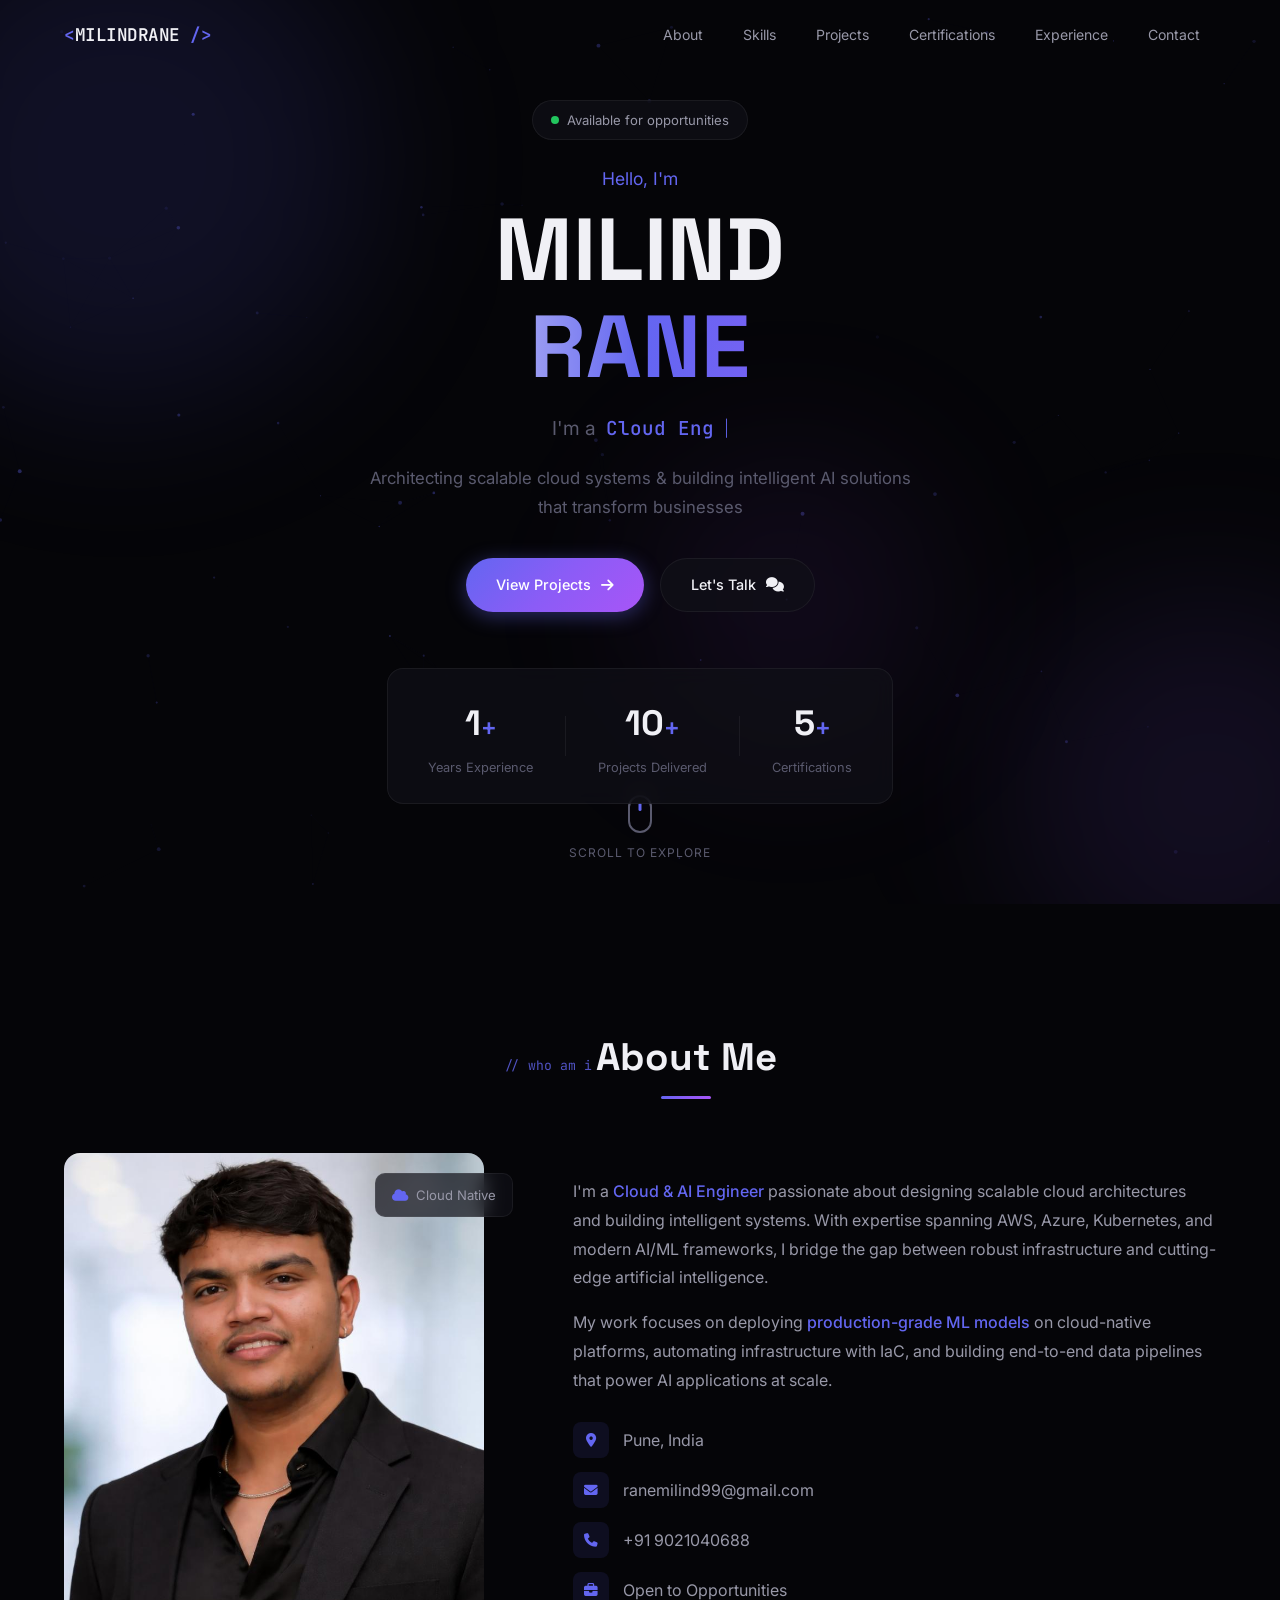
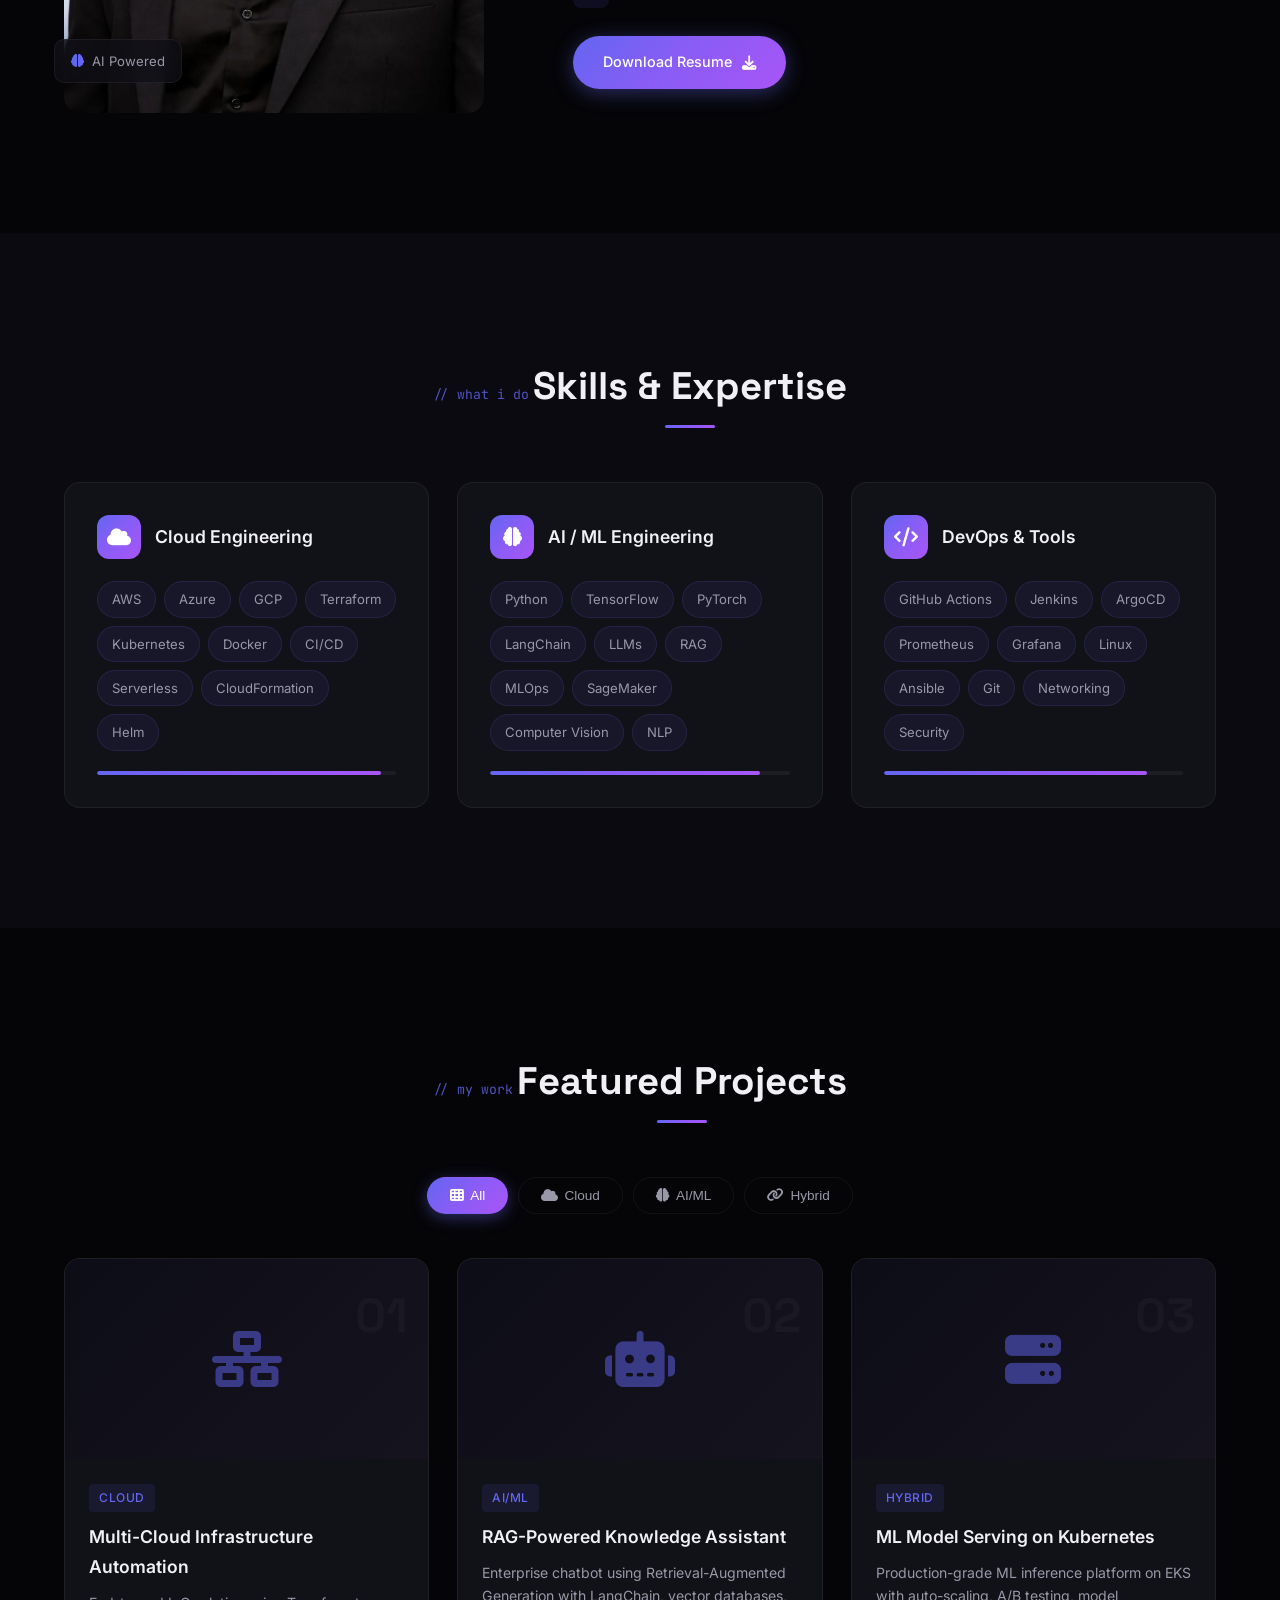
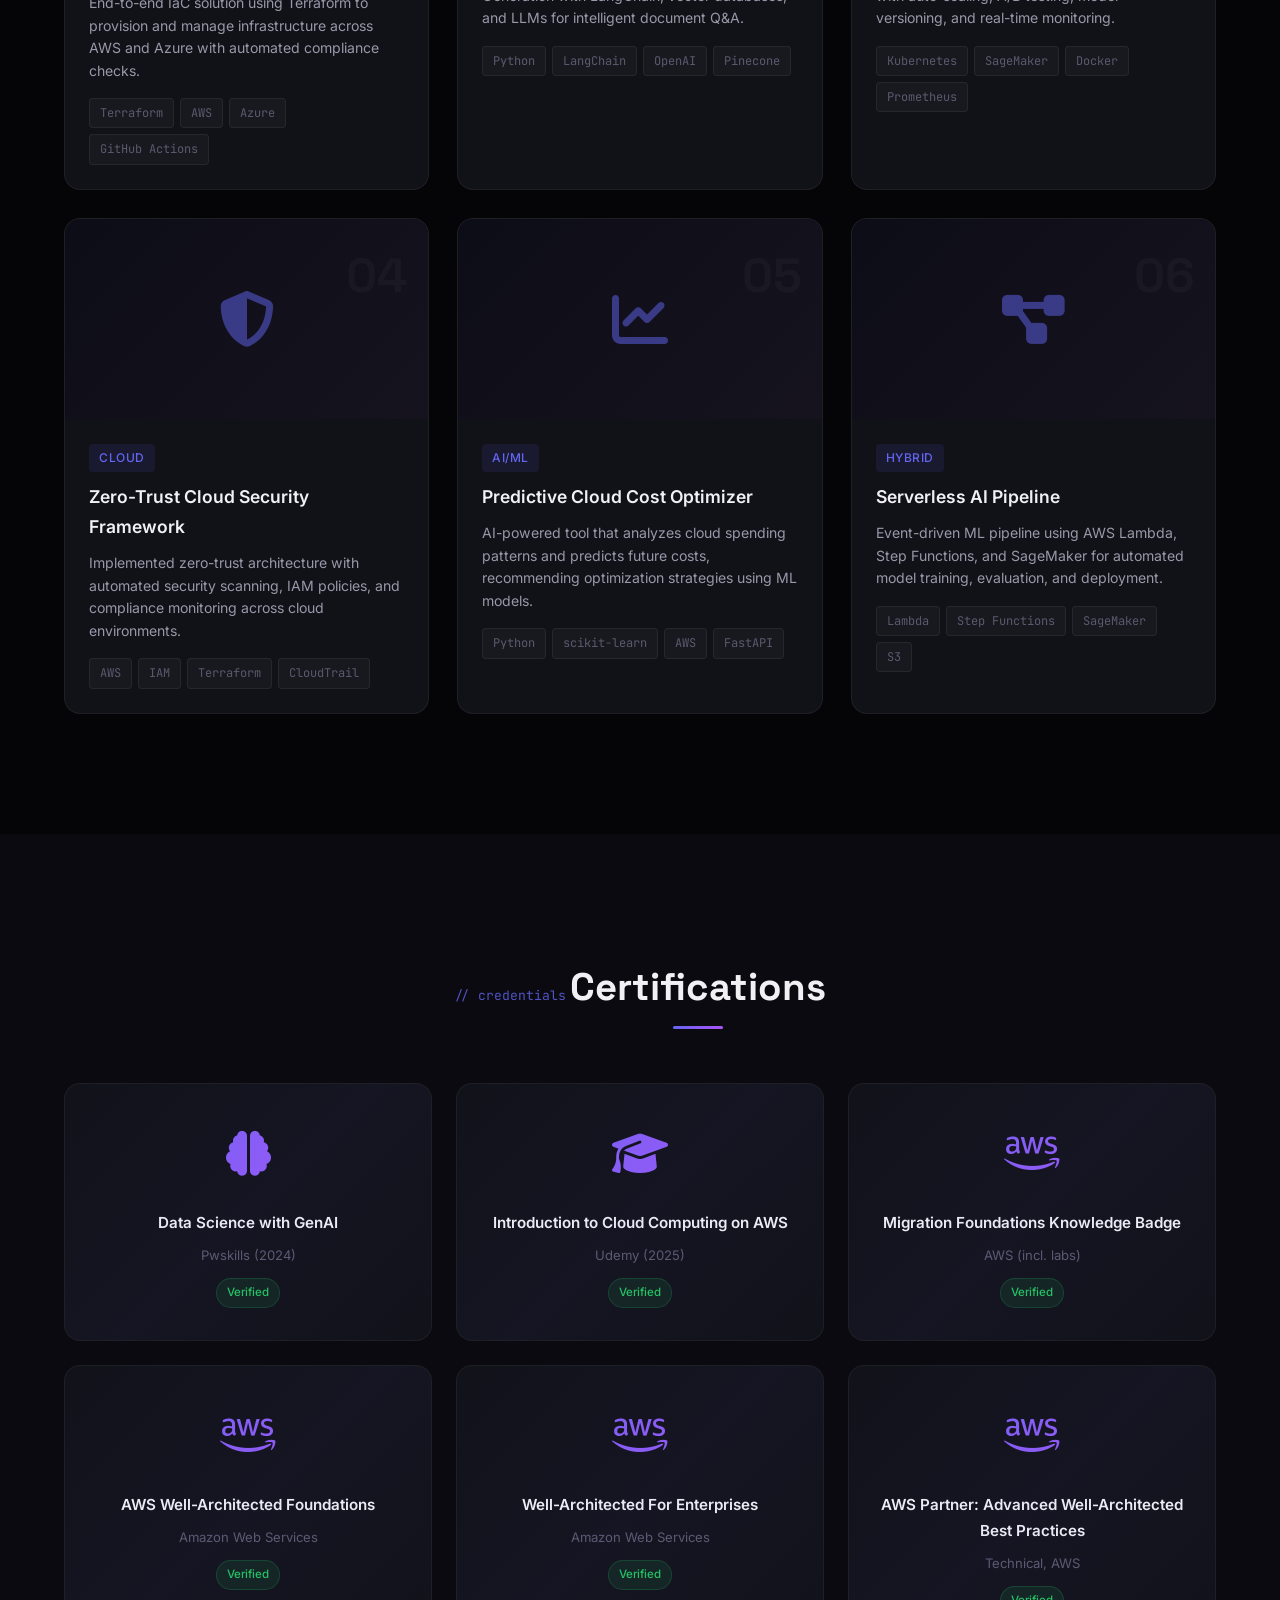
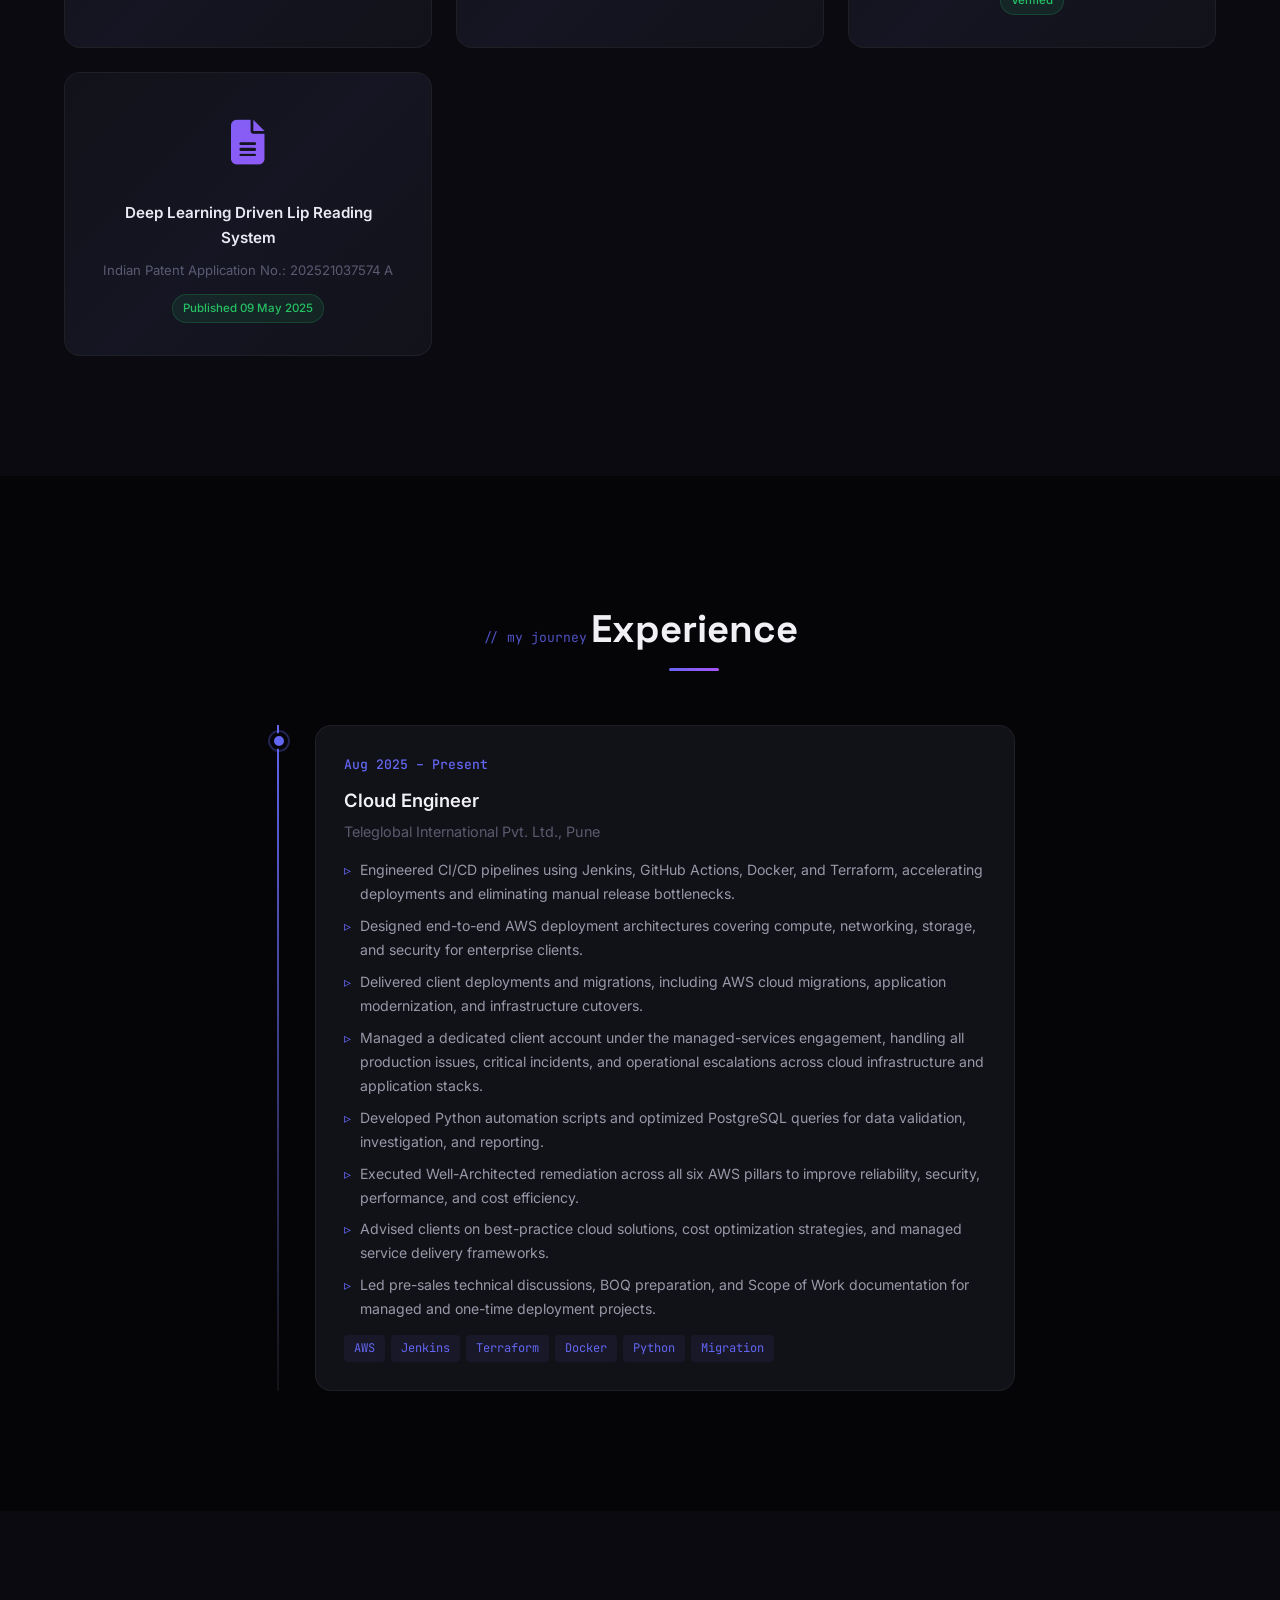
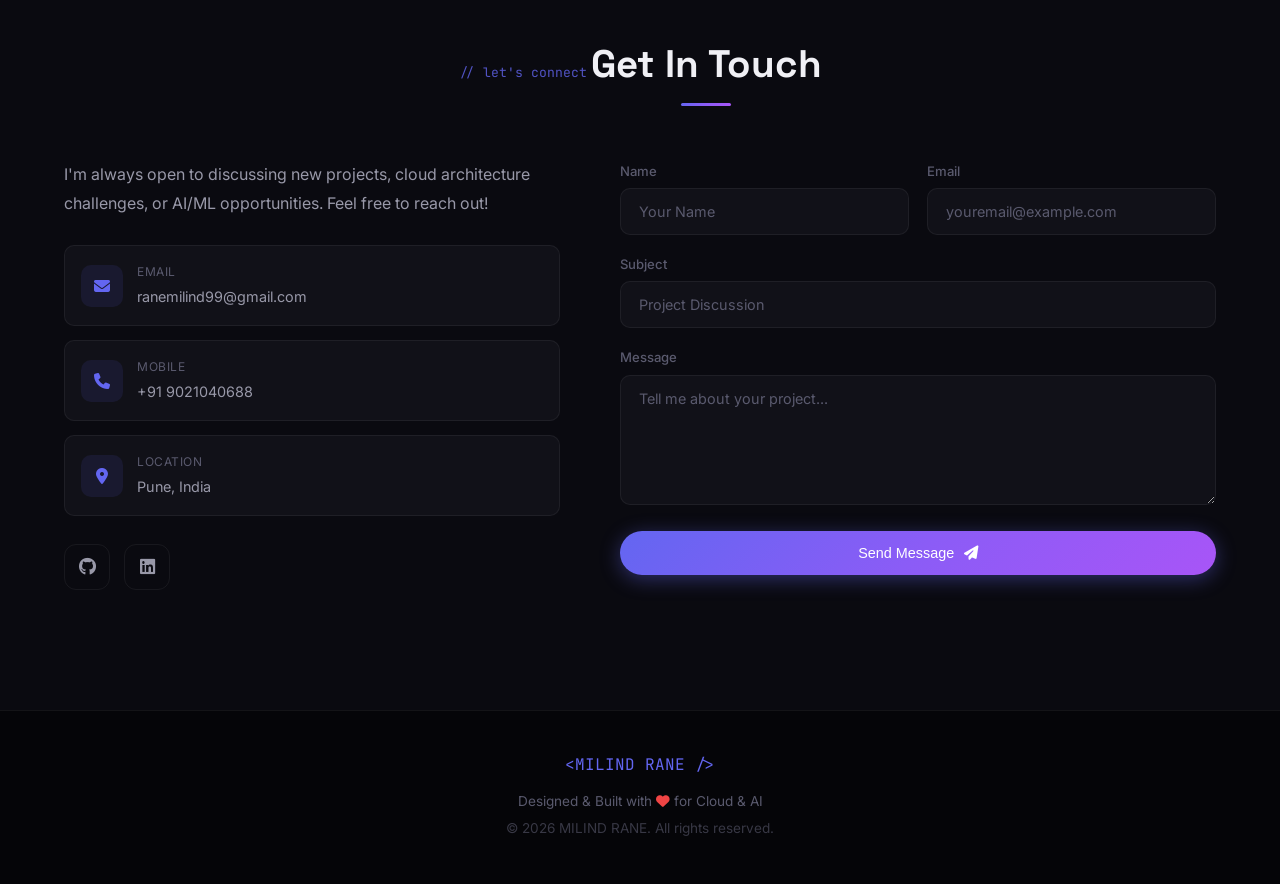
==== commit 82417073: "Add resume download link and include resume PDF" ====
--- a/index.html
+++ b/index.html
@@ -147,7 +147,7 @@
                             <span>Open to Opportunities</span>
                         </div>
                     </div>
-                    <a href="#" class="btn btn-primary" download>
+                    <a href="resume.pdf.pdf" class="btn btn-primary" download="Milind_Rane_Resume.pdf">
                         <span>Download Resume</span>
                         <i class="fas fa-download"></i>
                     </a>
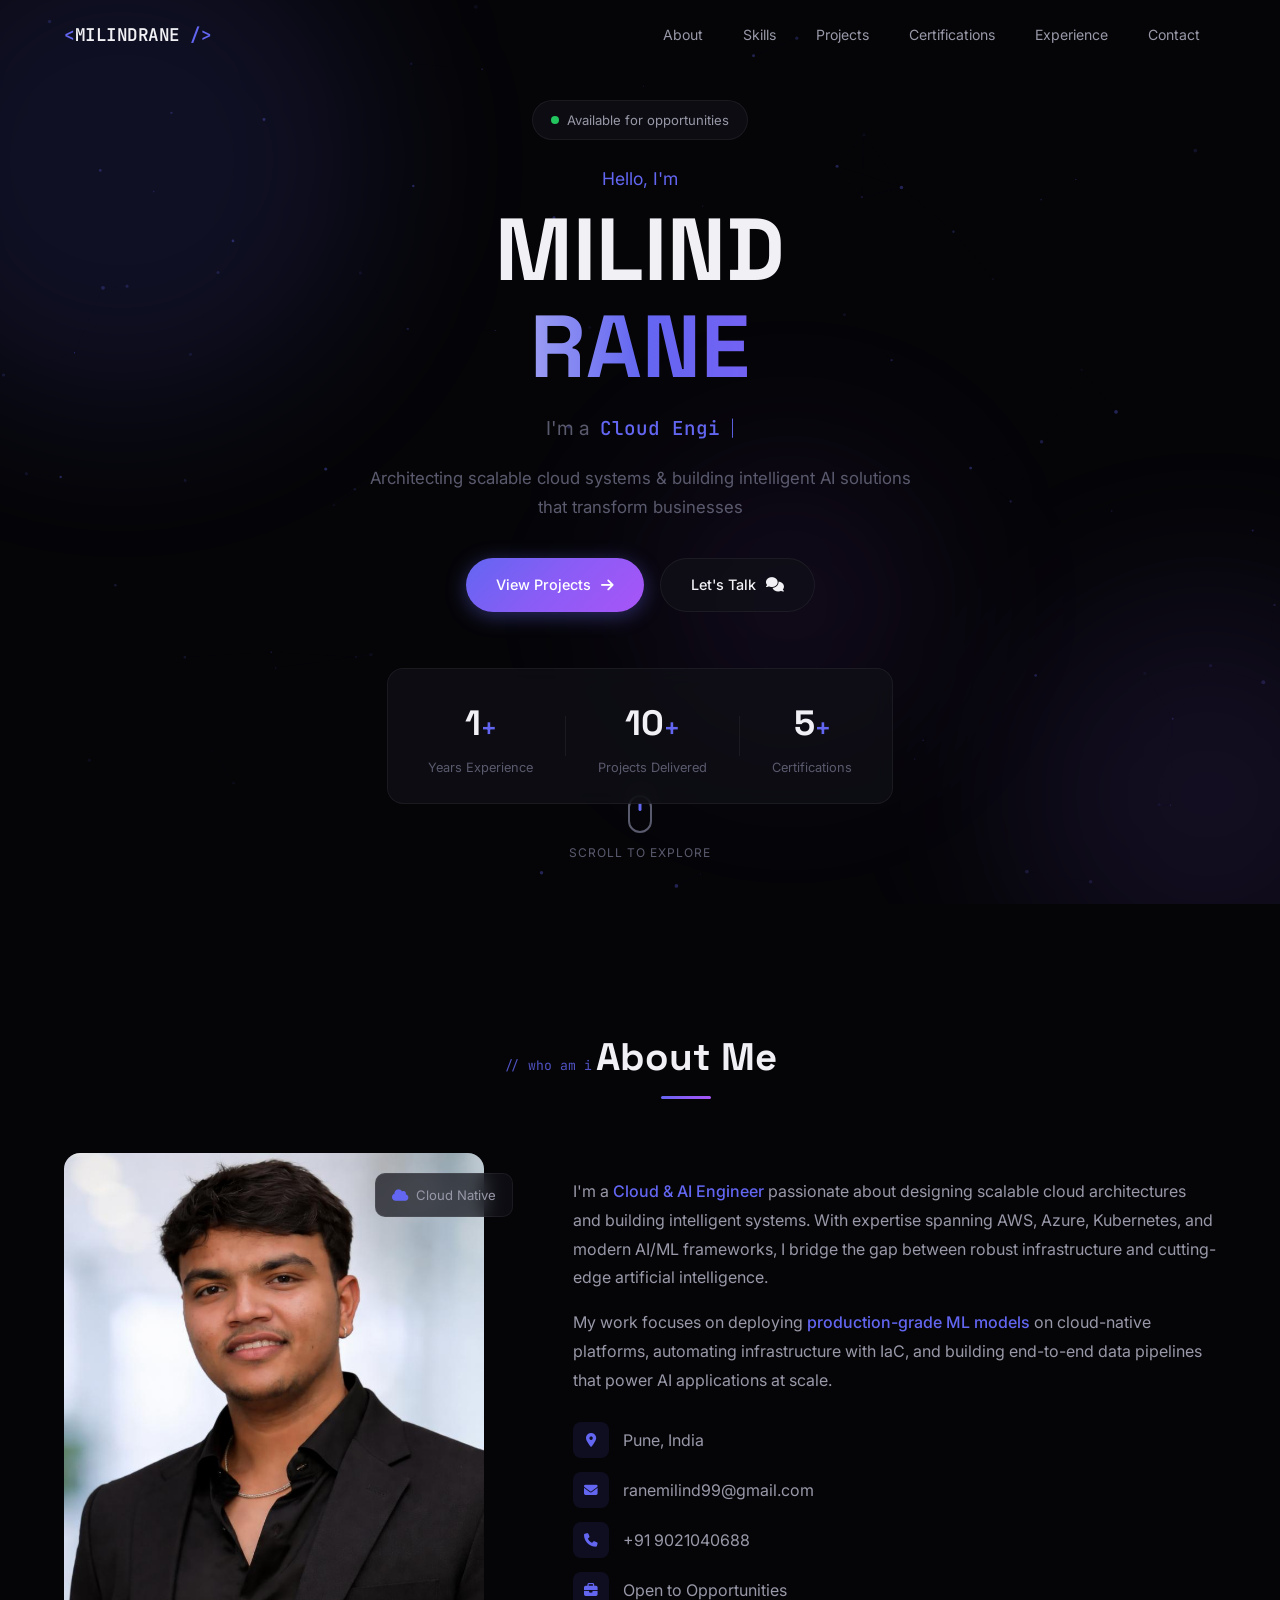
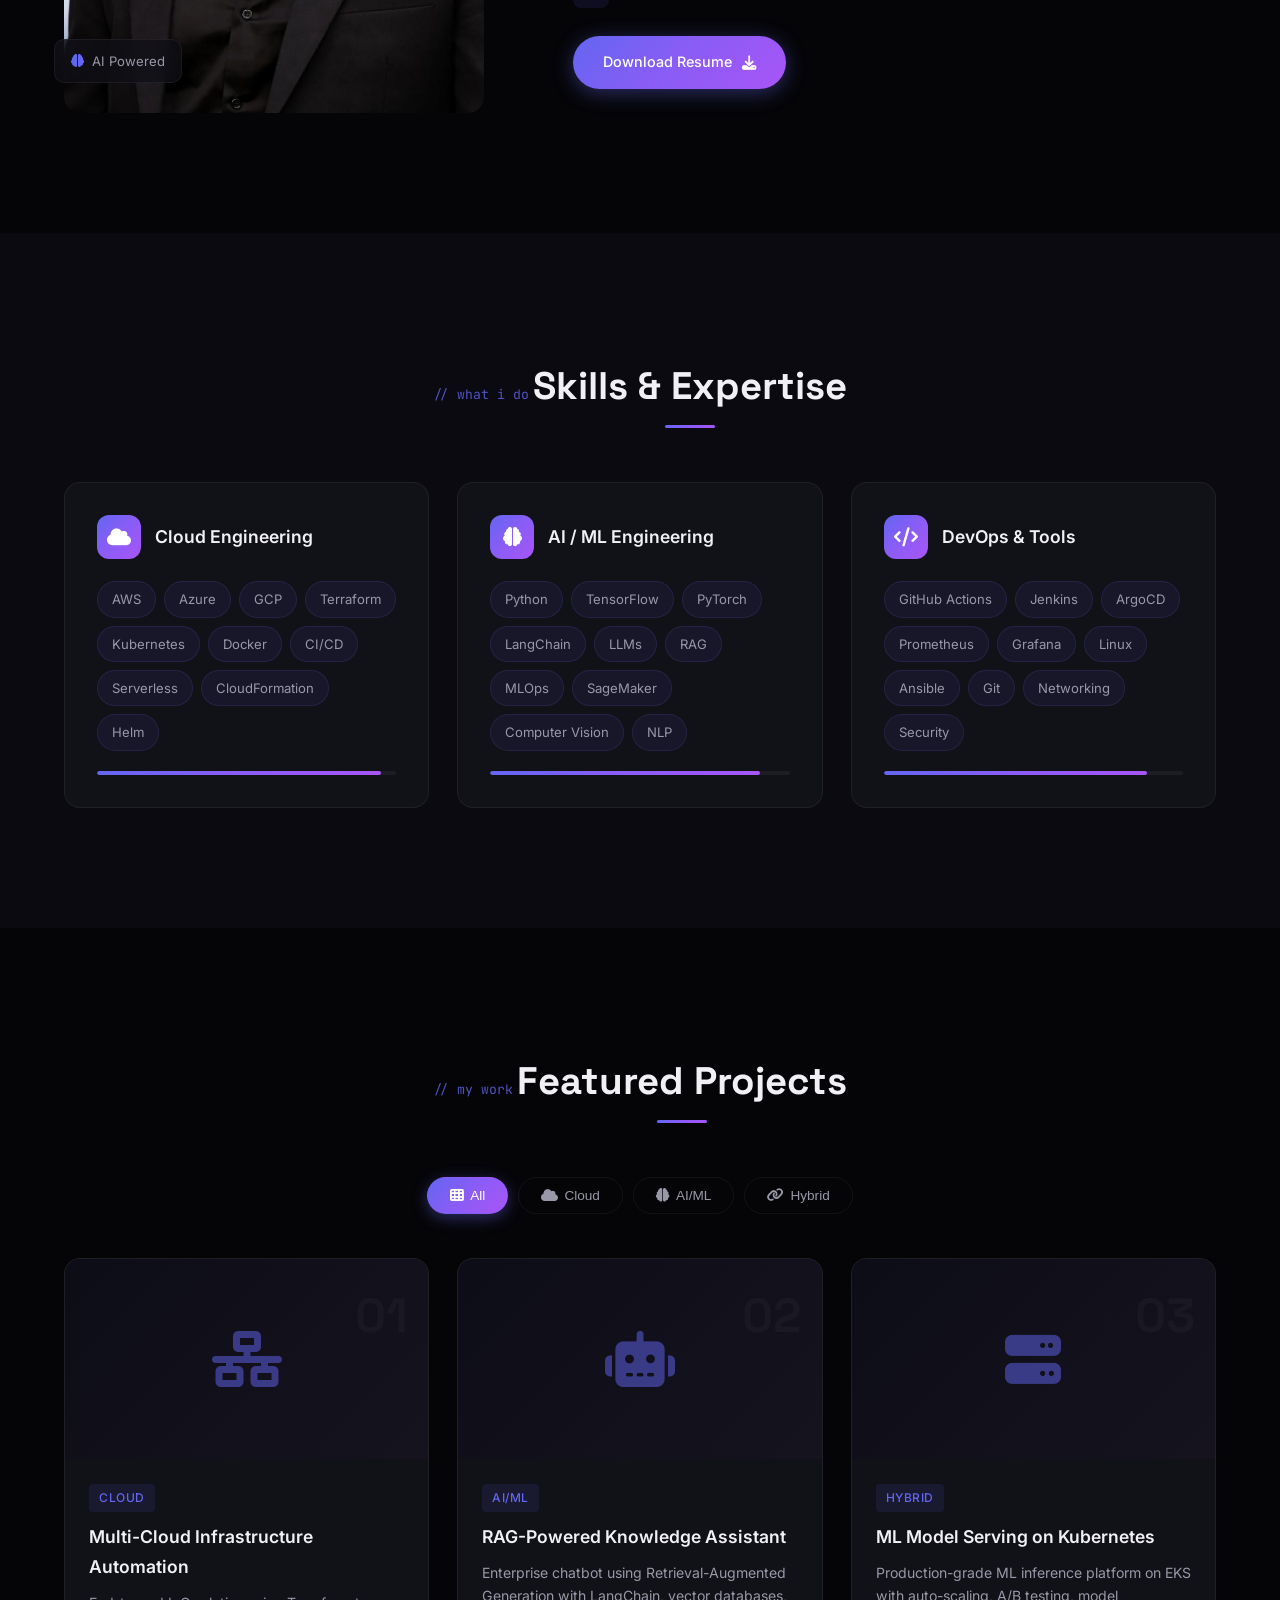
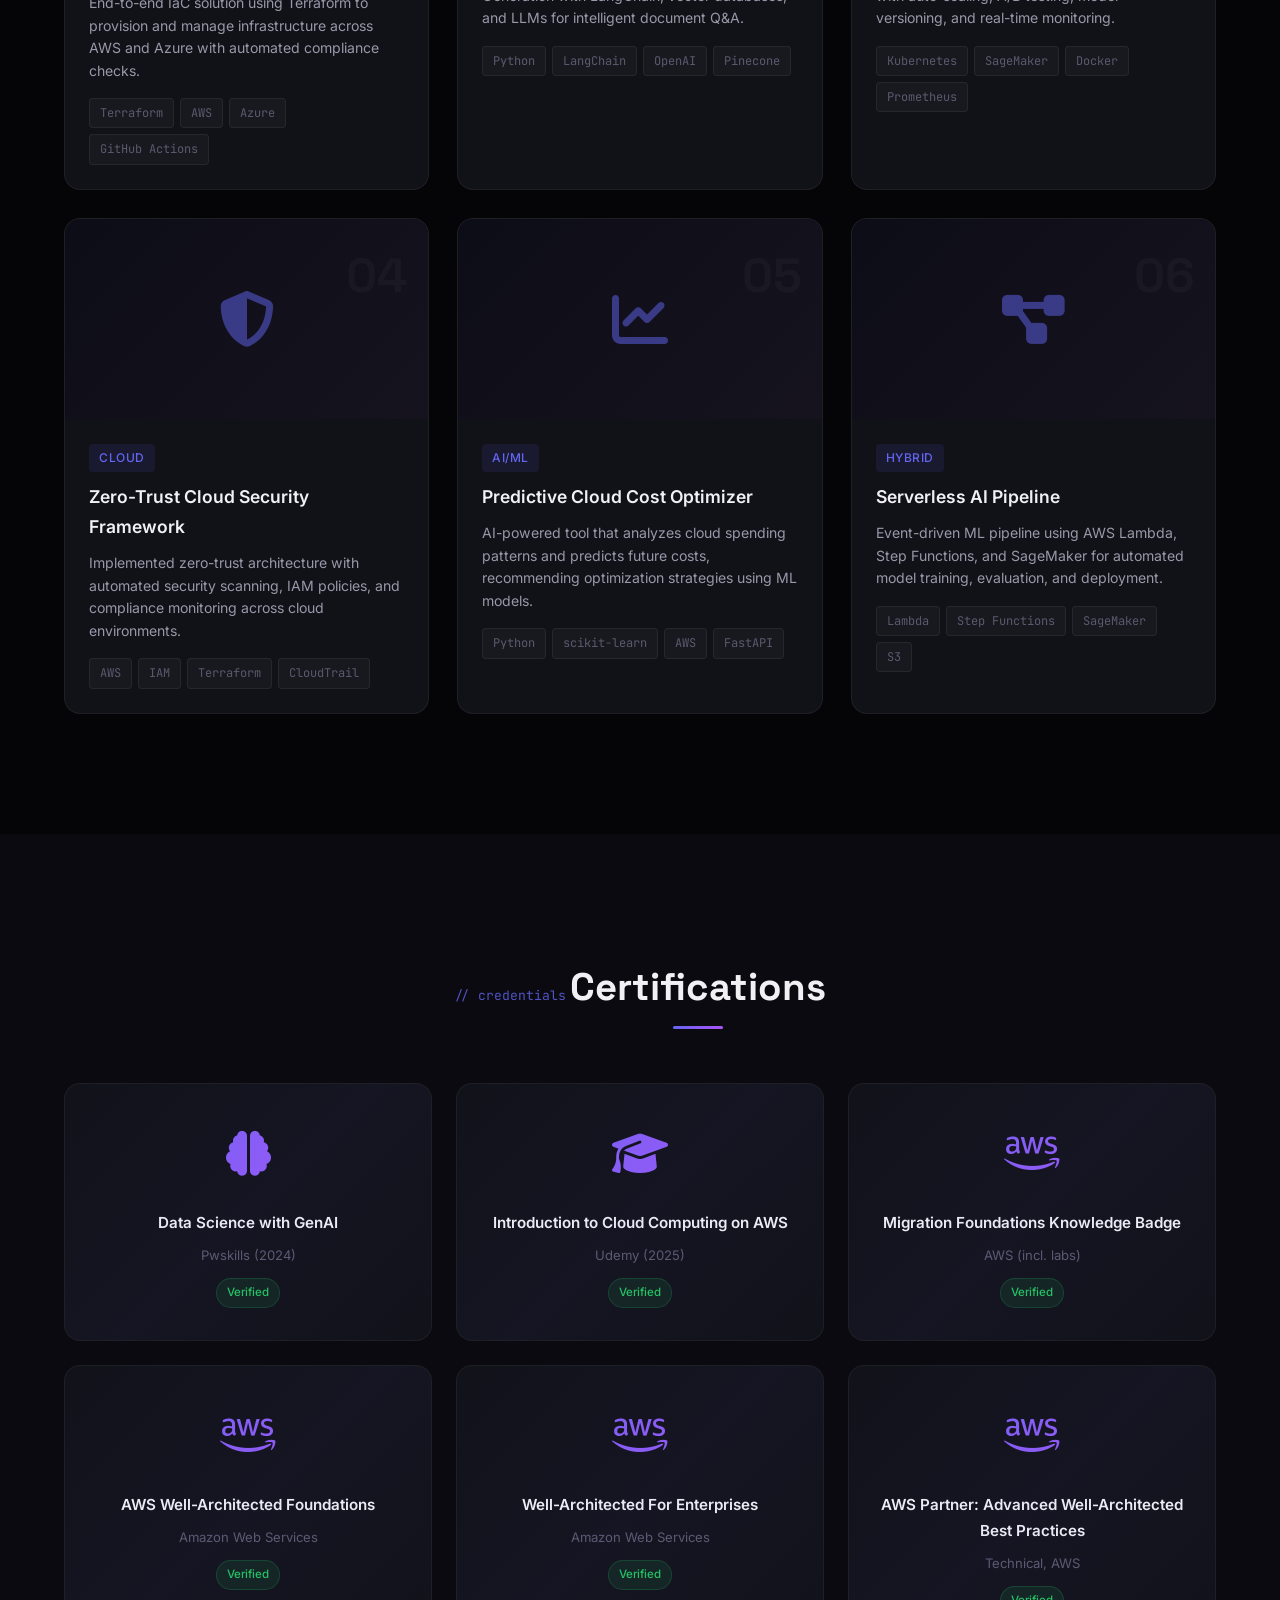
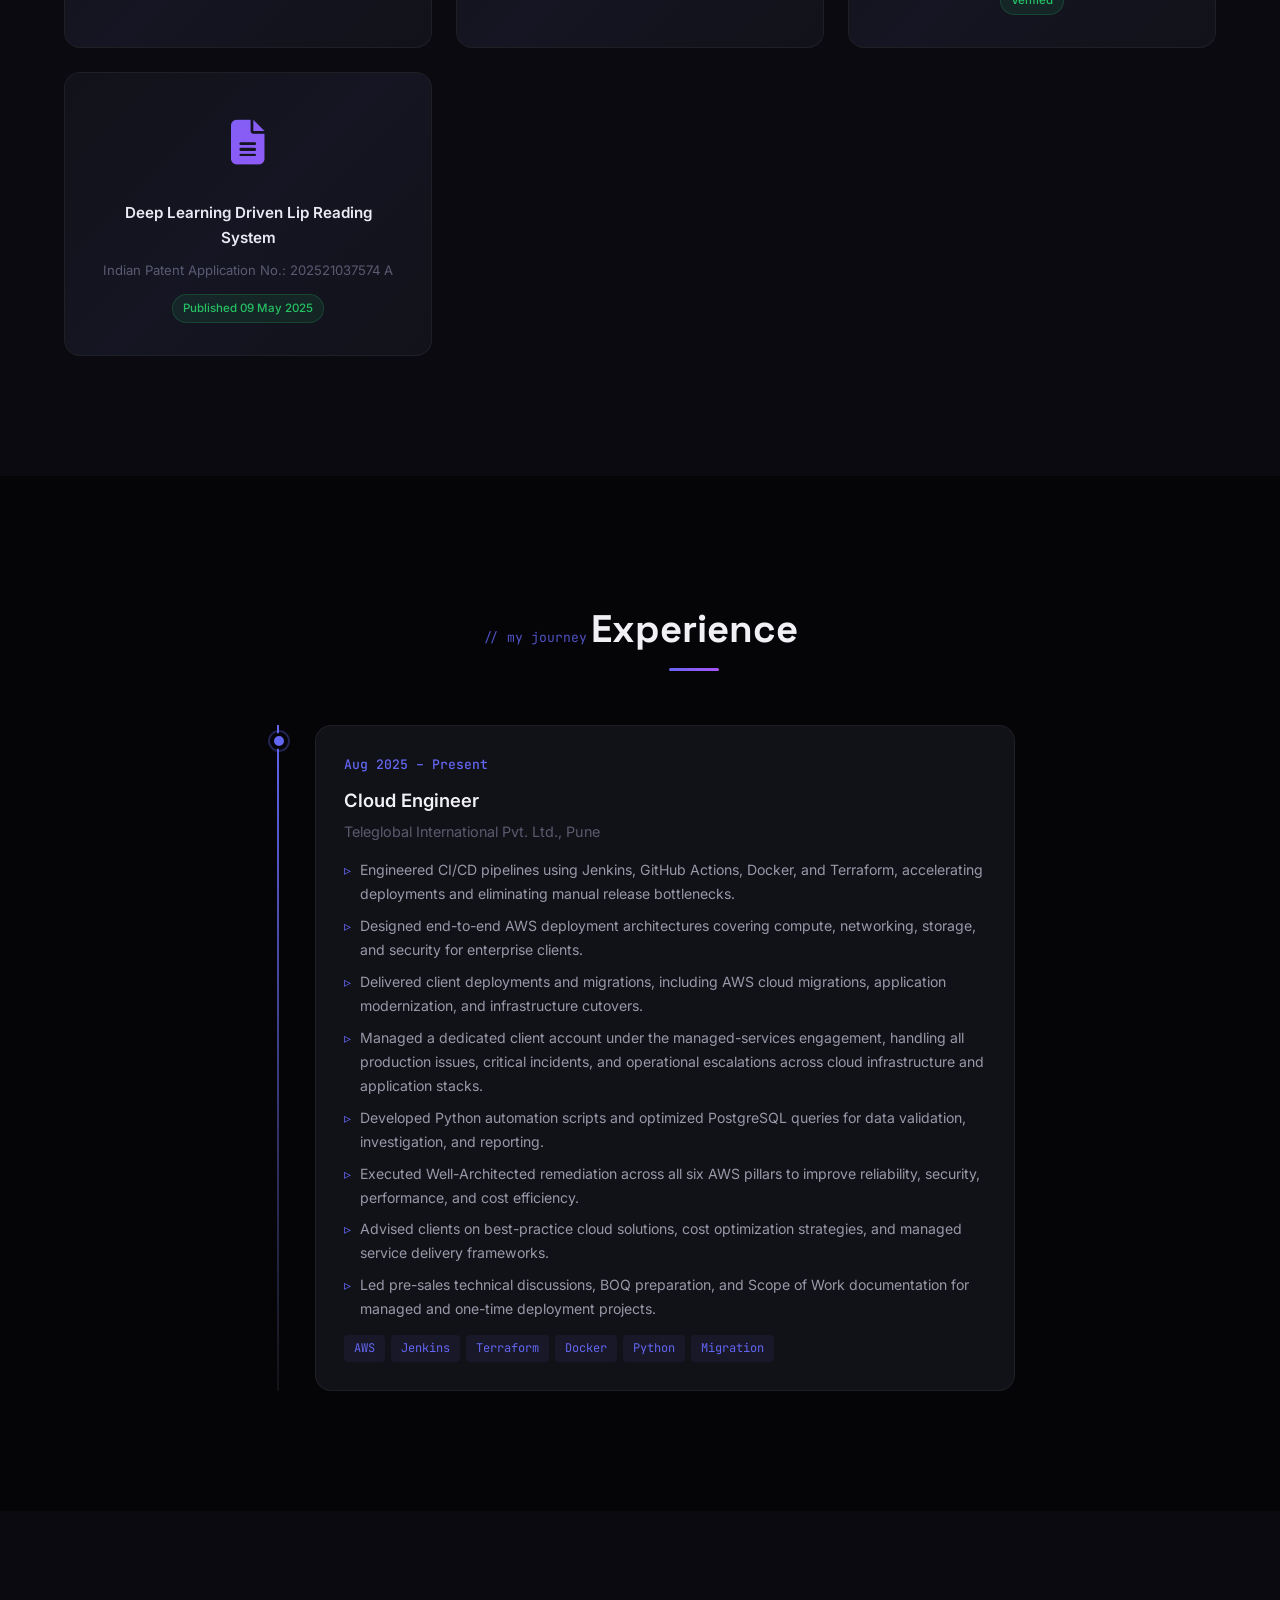
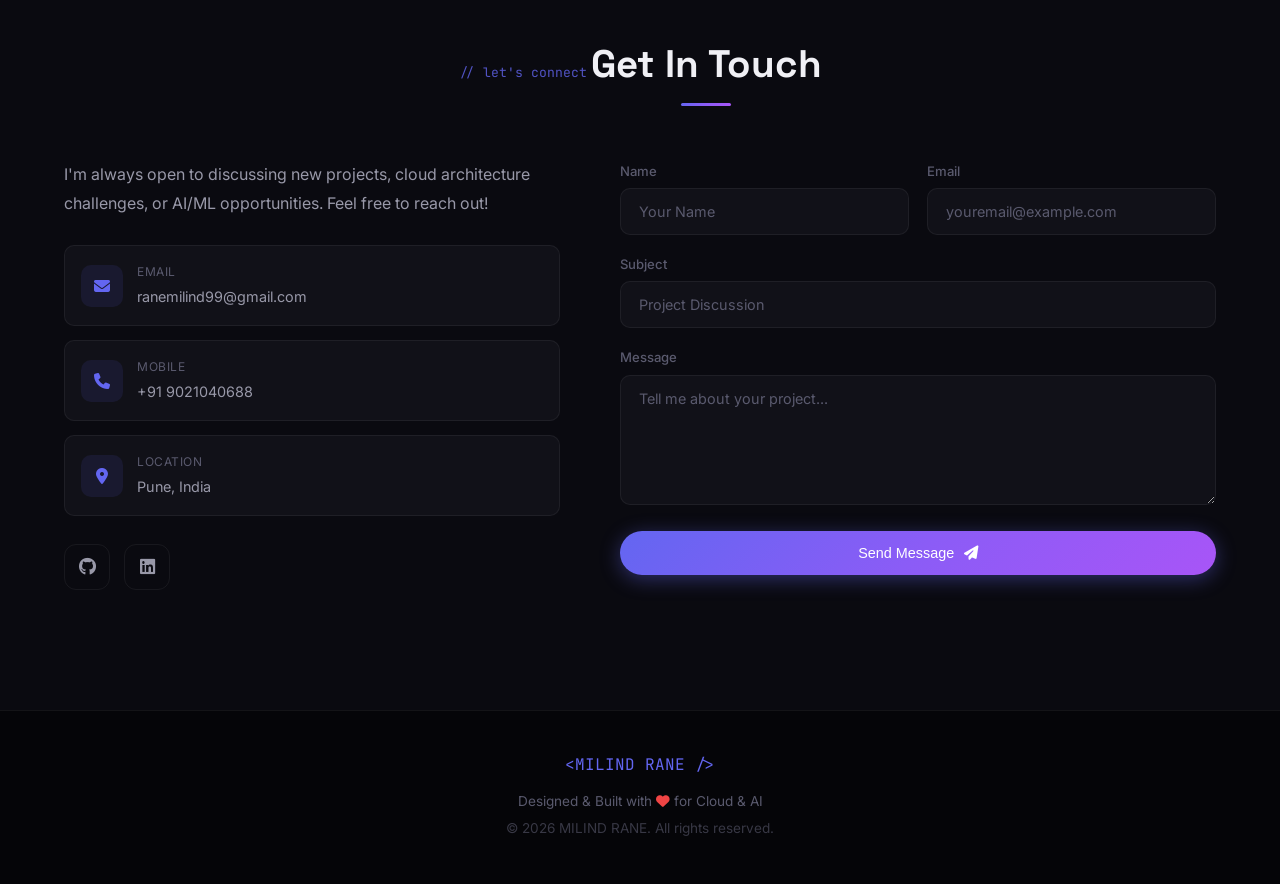
==== commit d29ec805: "Normalize resume filename to Milind_Rane_Resume.pdf and update link" ====
--- a/index.html
+++ b/index.html
@@ -147,7 +147,7 @@
                             <span>Open to Opportunities</span>
                         </div>
                     </div>
-                    <a href="resume.pdf.pdf" class="btn btn-primary" download="Milind_Rane_Resume.pdf">
+                    <a href="Milind_Rane_Resume.pdf" class="btn btn-primary" download="Milind_Rane_Resume.pdf">
                         <span>Download Resume</span>
                         <i class="fas fa-download"></i>
                     </a>
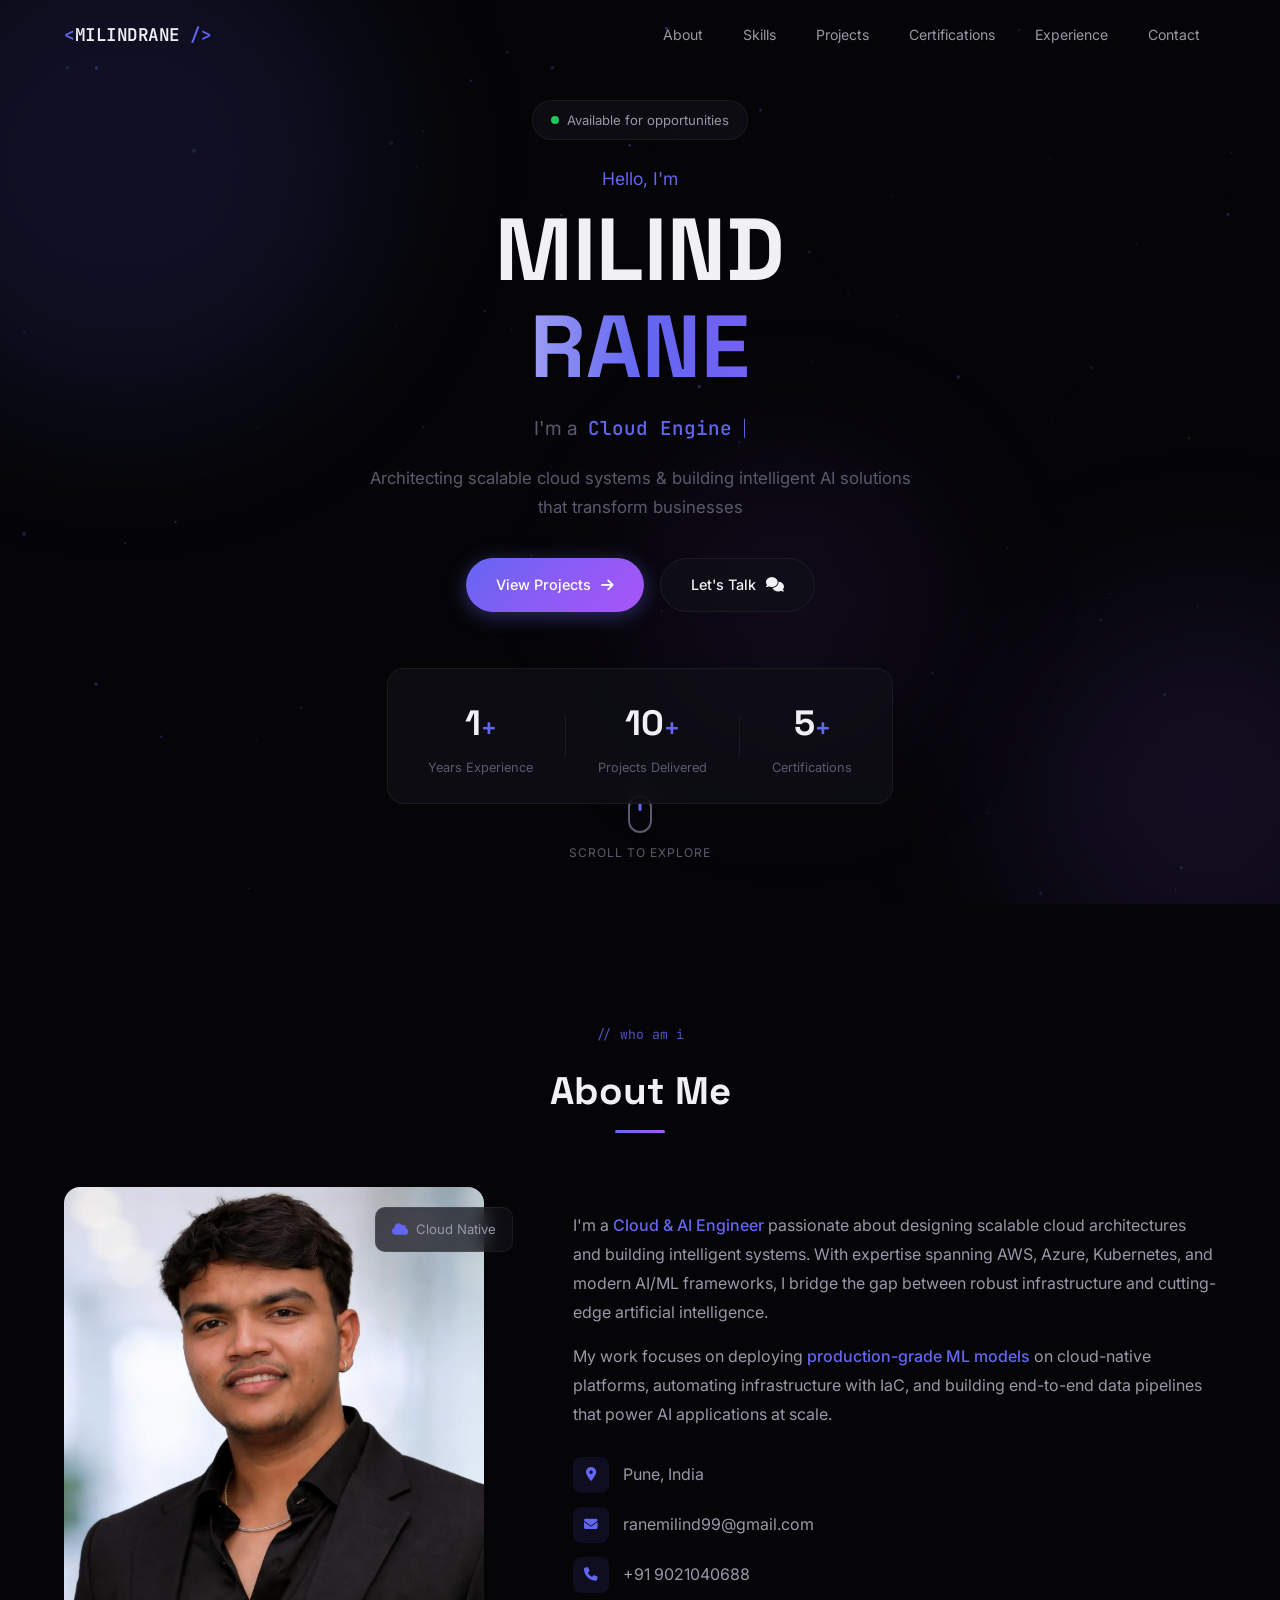
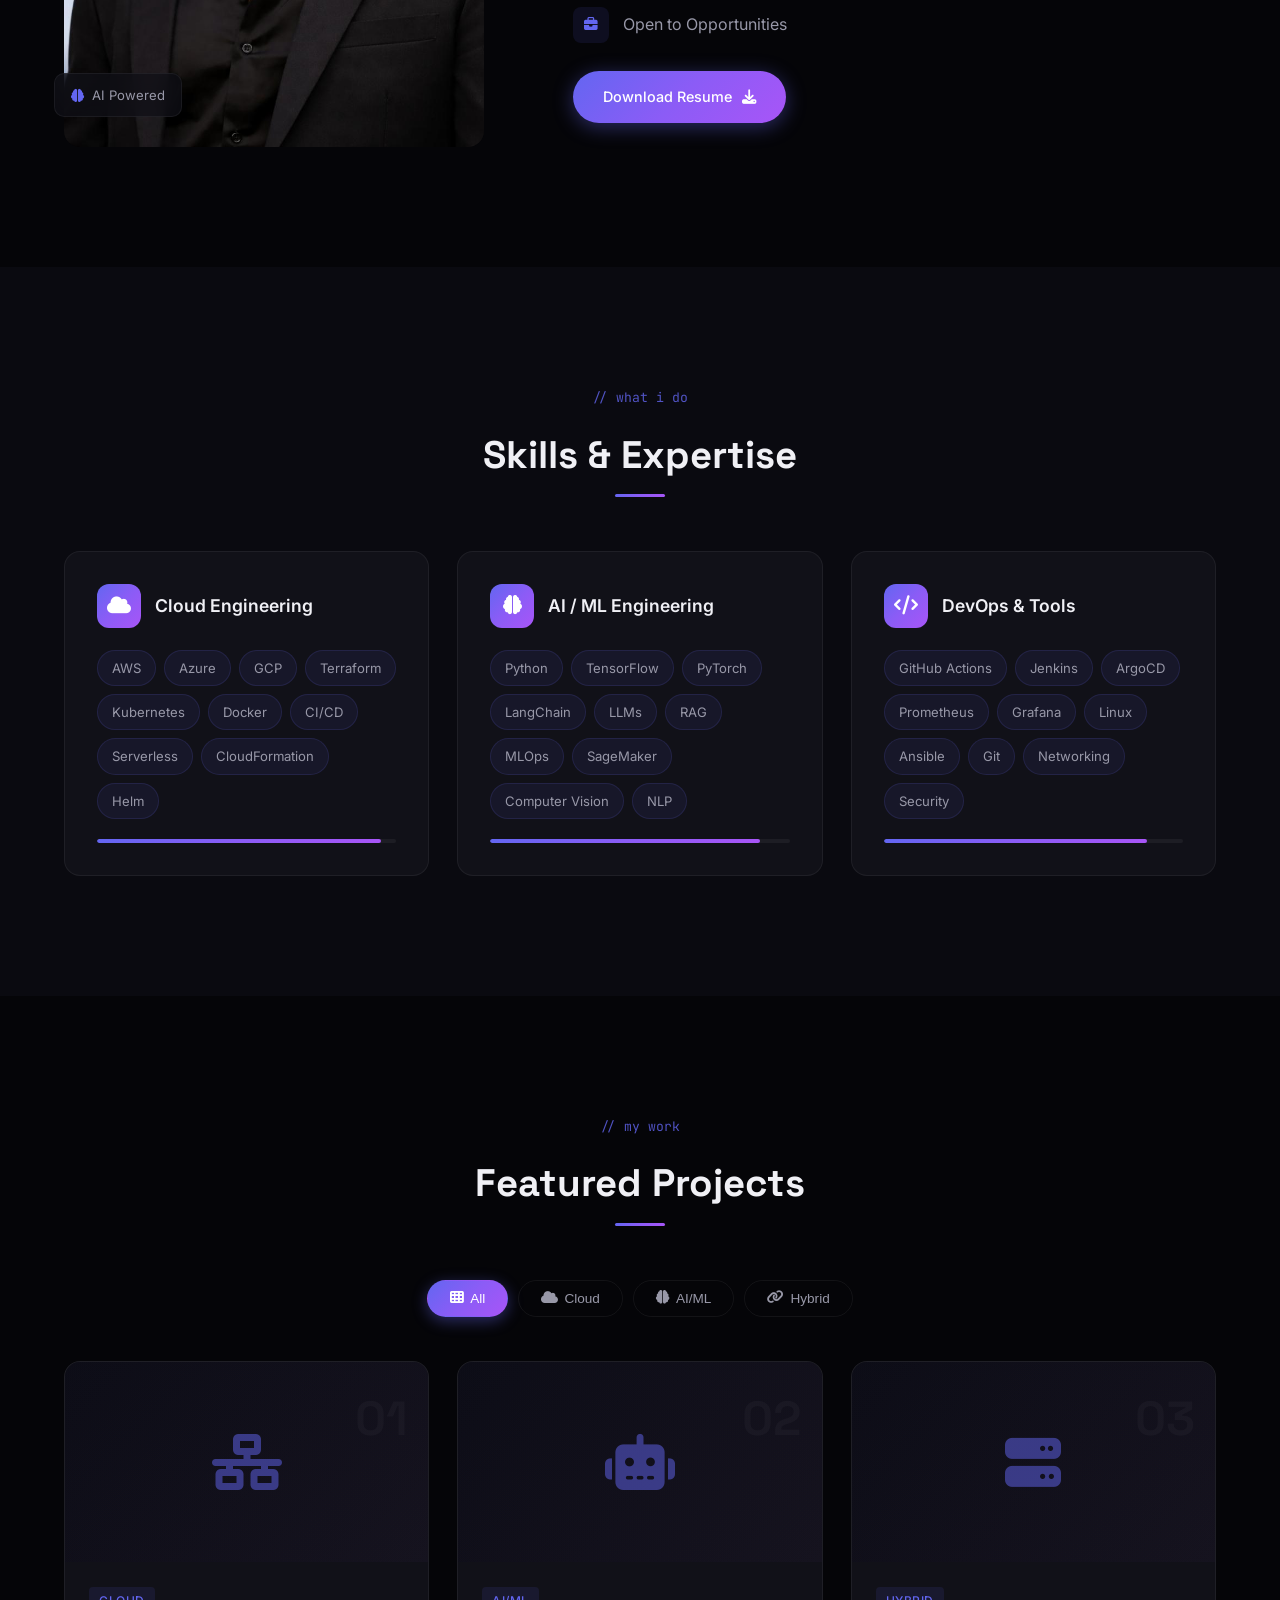
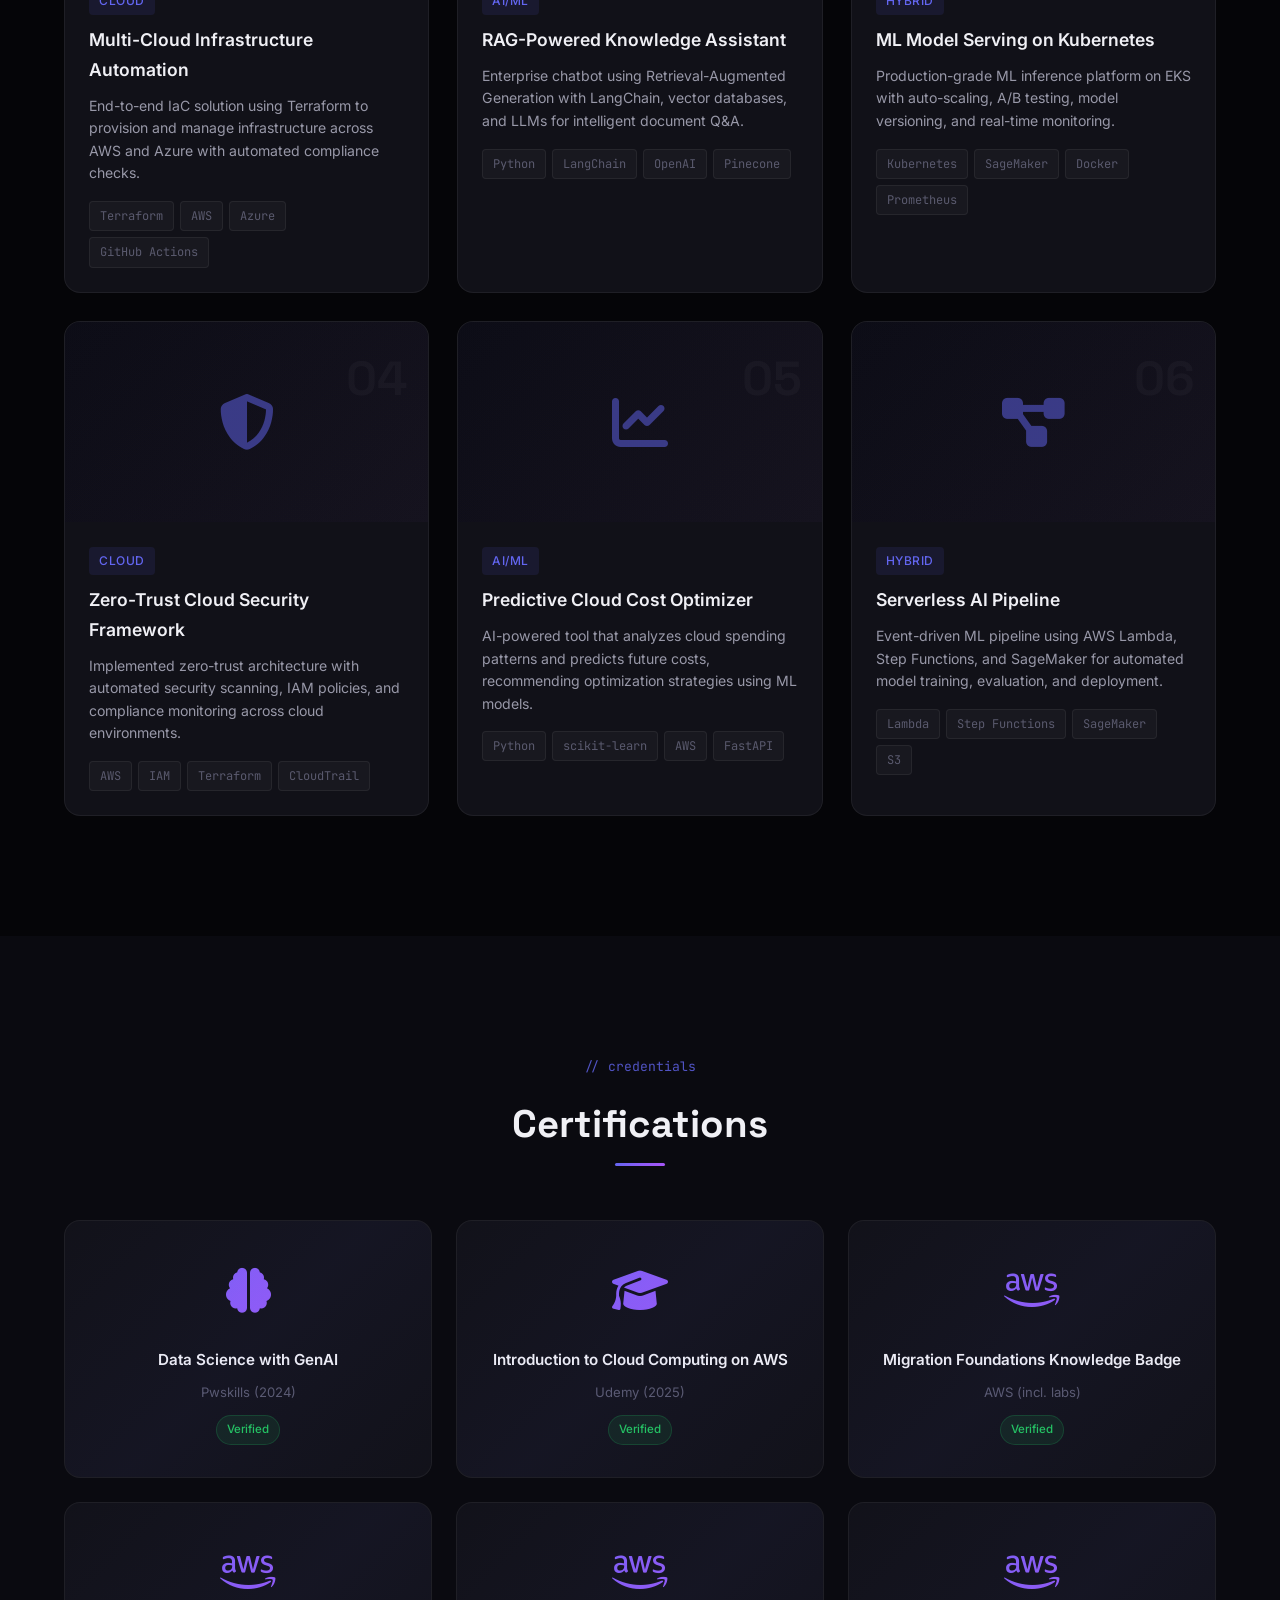
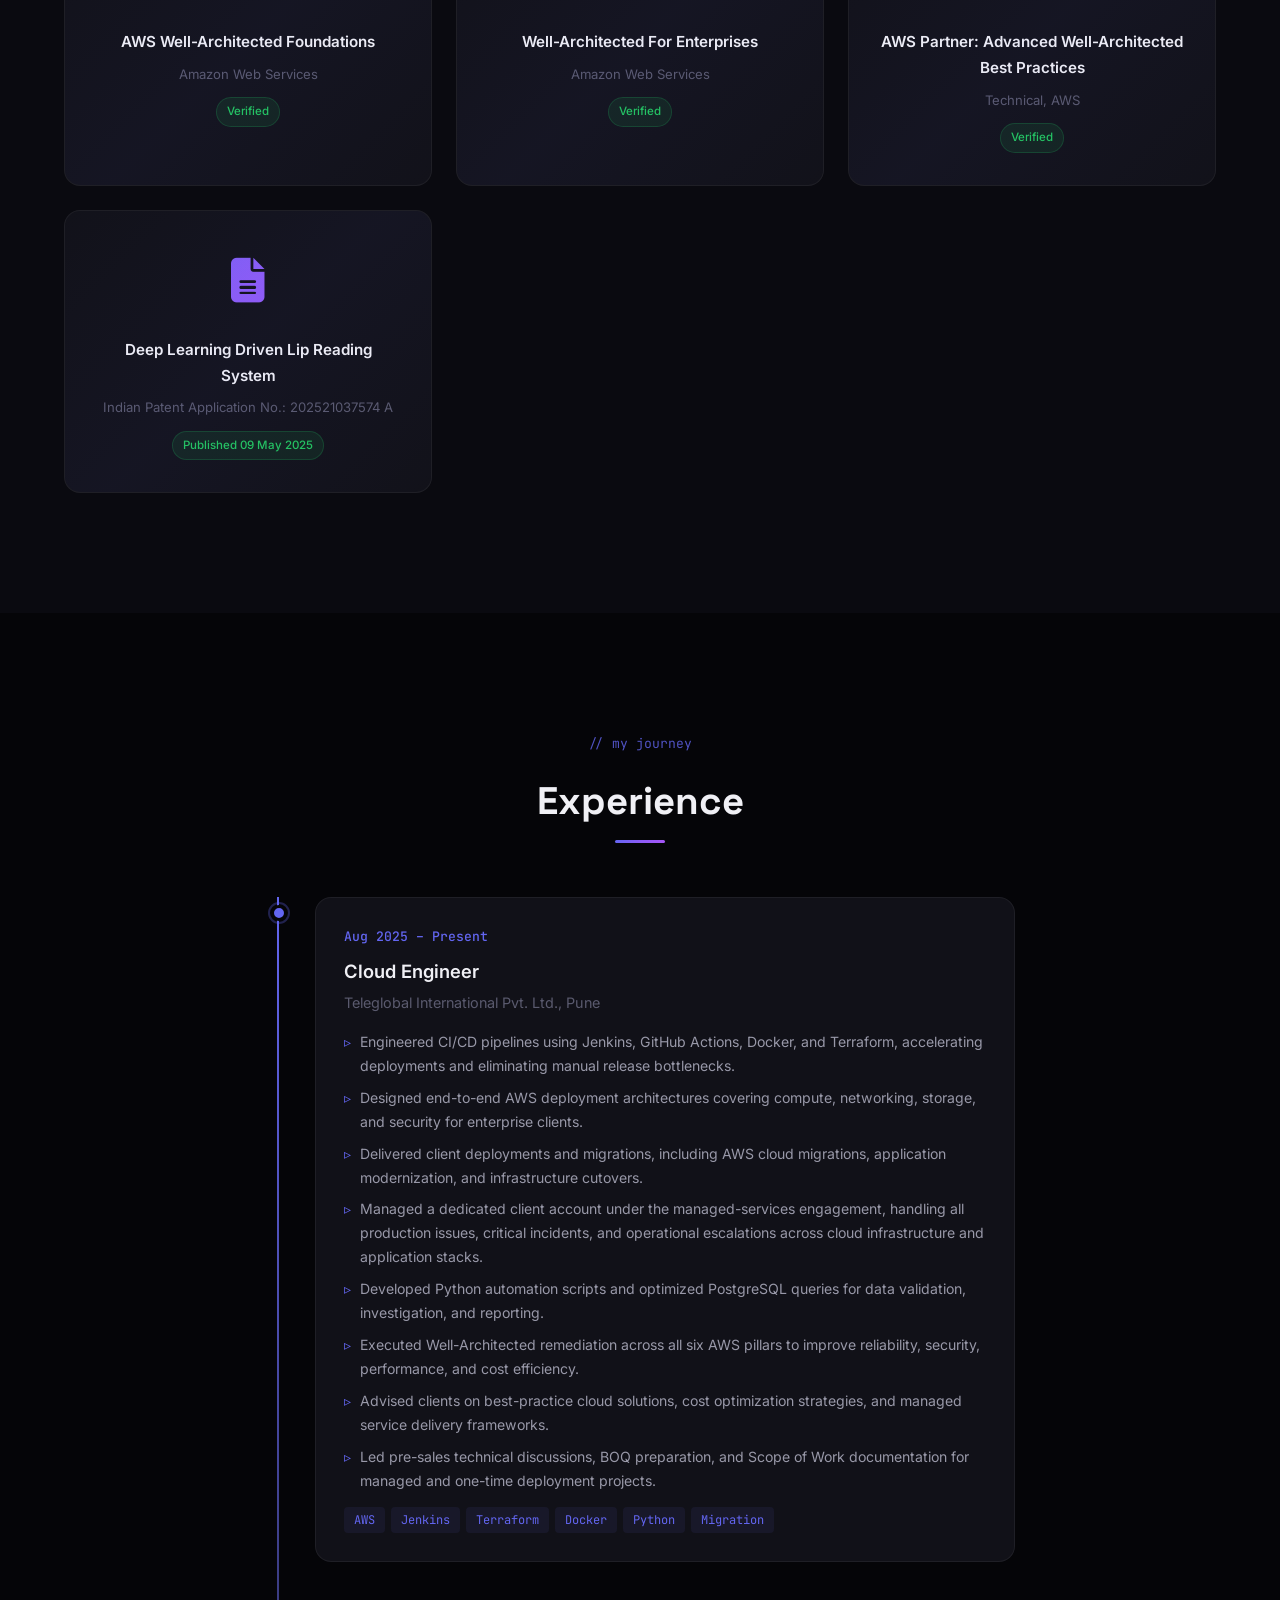
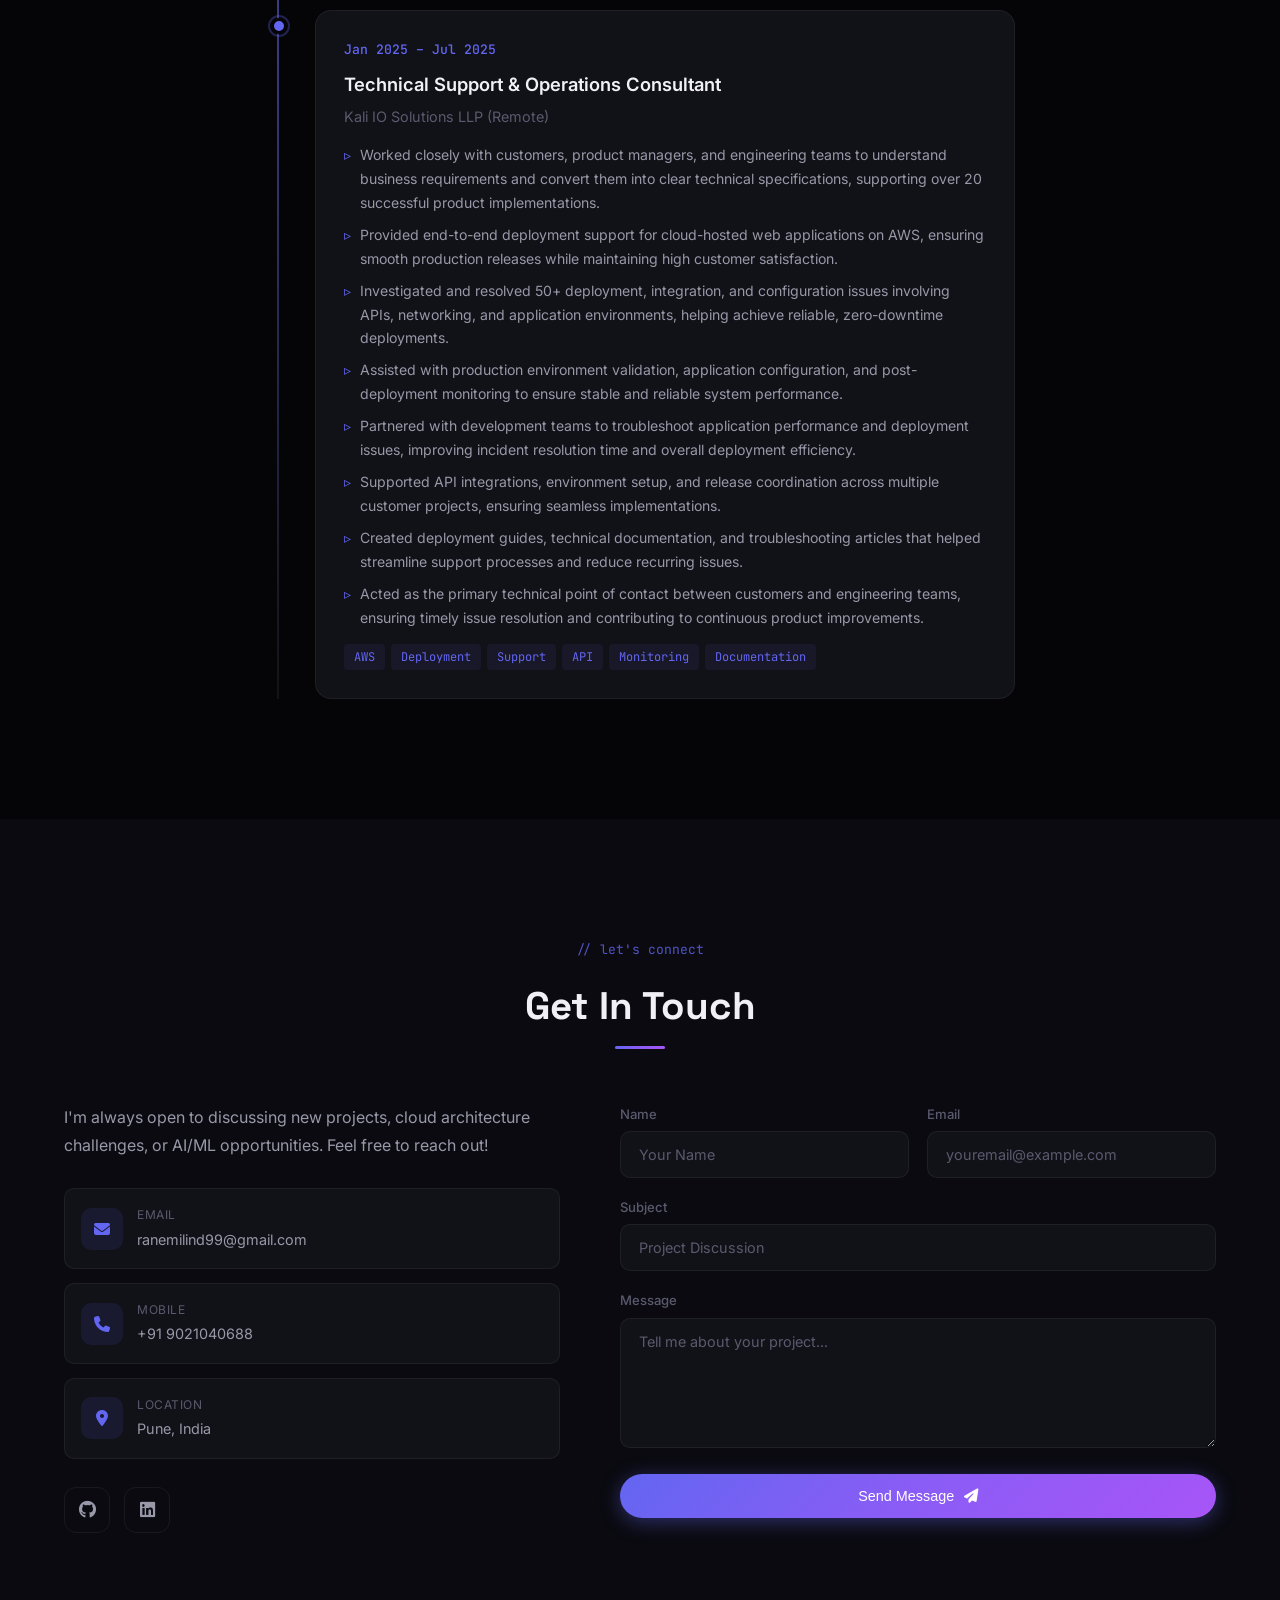
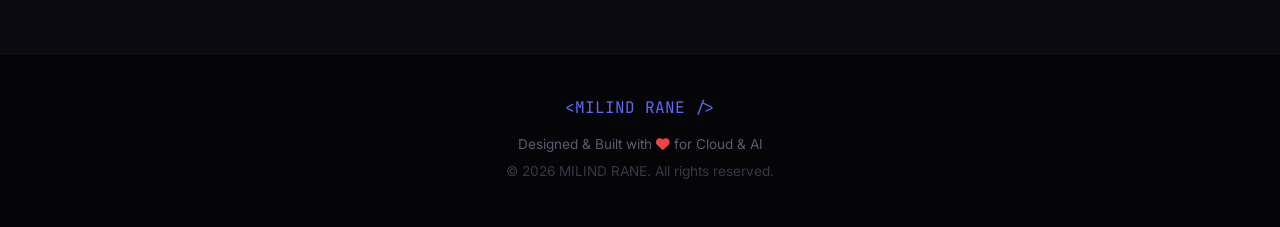
==== commit a4bcfeaa: "Resume Updated" ====
--- a/index.html
+++ b/index.html
@@ -497,6 +497,29 @@
                         </div>
                     </div>
                 </div>
+                <div class="timeline-item">
+                    <div class="timeline-dot">
+                        <div class="timeline-dot-ring"></div>
+                    </div>
+                    <div class="timeline-content">
+                        <div class="timeline-date">Jan 2025 – Jul 2025</div>
+                        <h3>Technical Support & Operations Consultant</h3>
+                        <h4>Kali IO Solutions LLP (Remote)</h4>
+                        <ul>
+                            <li>Worked closely with customers, product managers, and engineering teams to understand business requirements and convert them into clear technical specifications, supporting over 20 successful product implementations.</li>
+                            <li>Provided end-to-end deployment support for cloud-hosted web applications on AWS, ensuring smooth production releases while maintaining high customer satisfaction.</li>
+                            <li>Investigated and resolved 50+ deployment, integration, and configuration issues involving APIs, networking, and application environments, helping achieve reliable, zero-downtime deployments.</li>
+                            <li>Assisted with production environment validation, application configuration, and post-deployment monitoring to ensure stable and reliable system performance.</li>
+                            <li>Partnered with development teams to troubleshoot application performance and deployment issues, improving incident resolution time and overall deployment efficiency.</li>
+                            <li>Supported API integrations, environment setup, and release coordination across multiple customer projects, ensuring seamless implementations.</li>
+                            <li>Created deployment guides, technical documentation, and troubleshooting articles that helped streamline support processes and reduce recurring issues.</li>
+                            <li>Acted as the primary technical point of contact between customers and engineering teams, ensuring timely issue resolution and contributing to continuous product improvements.</li>
+                        </ul>
+                        <div class="timeline-tags">
+                            <span>AWS</span><span>Deployment</span><span>Support</span><span>API</span><span>Monitoring</span><span>Documentation</span>
+                        </div>
+                    </div>
+                </div>
                 </div>
             </div>
         </div>
--- a/style.css
+++ b/style.css
@@ -35,6 +35,7 @@
     scroll-behavior: smooth;
     scrollbar-width: thin;
     scrollbar-color: var(--accent) var(--bg-primary);
+    scroll-padding-top: 120px;
 }
 
 body {
@@ -550,6 +551,11 @@
     padding: 120px 0;
     position: relative;
     z-index: 1;
+    scroll-margin-top: 120px;
+}
+
+.hero {
+    scroll-margin-top: 120px;
 }
 
 .section-alt {
@@ -557,17 +563,27 @@
 }
 
 .section-header {
+    display: flex;
+    flex-direction: column;
+    align-items: center;
+    justify-content: center;
     text-align: center;
     margin-bottom: 64px;
 }
 
 .section-tag {
     display: inline-block;
+    width: fit-content;
+    margin: 0 auto 12px;
     font-family: 'JetBrains Mono', monospace;
     font-size: 0.82rem;
     color: var(--accent);
-    margin-bottom: 12px;
     opacity: 0.8;
+}
+
+.section-header .section-tag,
+.section-header .section-title {
+    transform: none !important;
 }
 
 .section-title {
@@ -1488,6 +1504,9 @@
 }
 
 @media (max-width: 768px) {
+    html {
+        scroll-padding-top: 90px;
+    }
     .nav-links {
         display: none;
         position: fixed;
@@ -1501,26 +1520,168 @@
         justify-content: center;
         gap: 24px;
         backdrop-filter: blur(20px);
+        padding: 0 24px;
     }
     .nav-links.active { display: flex; }
     .nav-links a { font-size: 1.2rem; padding: 12px 24px; }
     .nav-toggle { display: flex; }
-    .hero-stats { flex-direction: column; gap: 16px; padding: 20px 30px; }
-    .stat-divider { width: 40px; height: 1px; }
-    .skills-grid { grid-template-columns: 1fr; }
-    .projects-grid { grid-template-columns: 1fr; }
-    .certs-grid { grid-template-columns: 1fr; }
+    .nav-container {
+        padding: 0 18px;
+    }
+    .hero {
+        padding: 70px 18px 40px;
+    }
+    .hero-orbs { display: none; }
+    #particleCanvas { display: none; }
+    .hero-badge {
+        padding: 6px 14px;
+        font-size: 0.78rem;
+    }
+    .hero-title-wrapper {
+        flex-direction: column;
+        gap: 8px;
+    }
+    .hero-tagline {
+        max-width: 100%;
+        margin: 0 auto 28px;
+        font-size: 0.98rem;
+    }
+    .hero-cta {
+        gap: 12px;
+        margin-bottom: 40px;
+    }
+    .hero-stats {
+        flex-direction: column;
+        gap: 18px;
+        padding: 18px 20px;
+        width: min(100%, 450px);
+        margin: 0 auto;
+    }
+    .stat-divider {
+        width: 40px;
+        height: 1px;
+    }
+    .skills-grid,
+    .projects-grid,
+    .certs-grid {
+        grid-template-columns: 1fr;
+    }
+    .project-image {
+        height: 180px;
+    }
+    .project-content {
+        padding: 20px;
+    }
+    .project-number {
+        top: 16px;
+        right: 16px;
+        font-size: 2.3rem;
+    }
     .form-row { grid-template-columns: 1fr; }
     .section { padding: 80px 0; }
-    .timeline { padding-left: 36px; }
+    .timeline { padding-left: 28px; }
     .timeline-dot { left: -30px; }
-    .float-card-1, .float-card-2 { display: none; }
+    .float-card-1,
+    .float-card-2 { display: none; }
+    .about-grid {
+        grid-template-columns: 1fr;
+        gap: 40px;
+    }
+    .about-image-wrapper {
+        display: flex;
+        justify-content: center;
+    }
+    .about-text {
+        font-size: 0.95rem;
+    }
+    .about-details {
+        gap: 12px;
+    }
+    .contact-grid {
+        grid-template-columns: 1fr;
+        gap: 40px;
+    }
+    .contact-card {
+        flex-wrap: wrap;
+        justify-content: flex-start;
+    }
+    .social-links {
+        justify-content: flex-start;
+    }
+    .contact-form {
+        gap: 16px;
+    }
 }
 
 @media (max-width: 480px) {
+    .hero {
+        padding: 50px 16px 30px;
+    }
     .hero-name { font-size: 2.5rem; }
+    .hero-greeting { font-size: 1rem; }
+    .hero-title {
+        font-size: 1rem;
+    }
+    .hero-title-prefix {
+        font-size: 1rem;
+    }
+    .hero-tagline {
+        font-size: 0.95rem;
+    }
+    .hero-cta {
+        flex-direction: column;
+        gap: 12px;
+    }
+    .btn {
+        width: 100%;
+        justify-content: center;
+        padding: 14px 20px;
+    }
     .section-title { font-size: 1.8rem; }
-    .hero-title-wrapper { flex-direction: column; gap: 4px; }
+    .section { padding: 60px 0; }
+    .project-filters {
+        gap: 8px;
+    }
+    .filter-btn {
+        padding: 10px 14px;
+        font-size: 0.8rem;
+    }
+    .project-image {
+        height: 160px;
+    }
+    .project-number {
+        font-size: 2rem;
+        top: 12px;
+        right: 14px;
+    }
+    .timeline { padding-left: 22px; }
+    .contact-card {
+        gap: 12px;
+    }
+    .social-links {
+        gap: 10px;
+    }
+    .nav-links {
+        gap: 18px;
+    }
+    .nav-links a {
+        padding: 10px 20px;
+    }
+    .footer {
+        padding: 30px 0;
+    }
+}
+
+@media (hover: none), (pointer: coarse) {
+    .cursor-glow {
+        display: none;
+    }
+    .btn,
+    .project-card-inner,
+    .cert-card,
+    .skill-category {
+        transition: transform 0.2s ease, box-shadow 0.2s ease, border-color 0.2s ease;
+    }
 }
 
 /* ===== Enhanced Subtle Animations ===== */
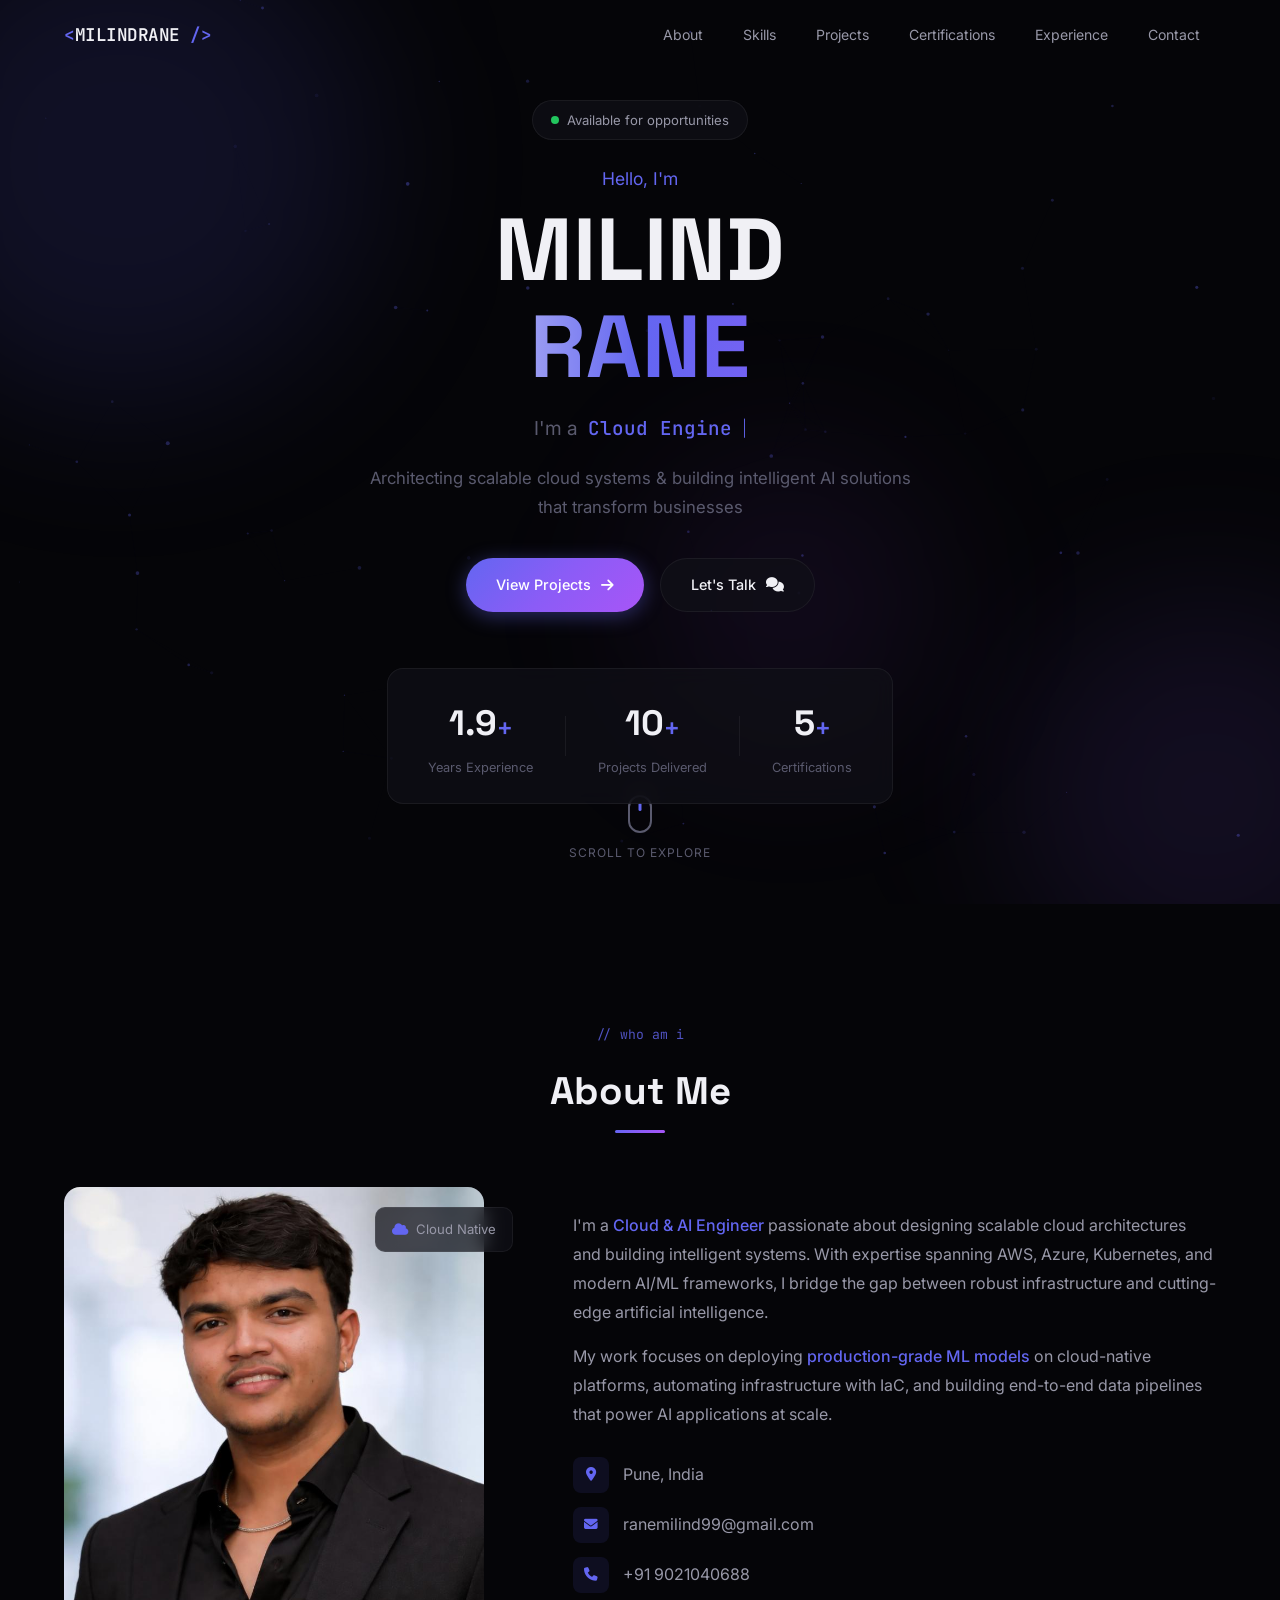
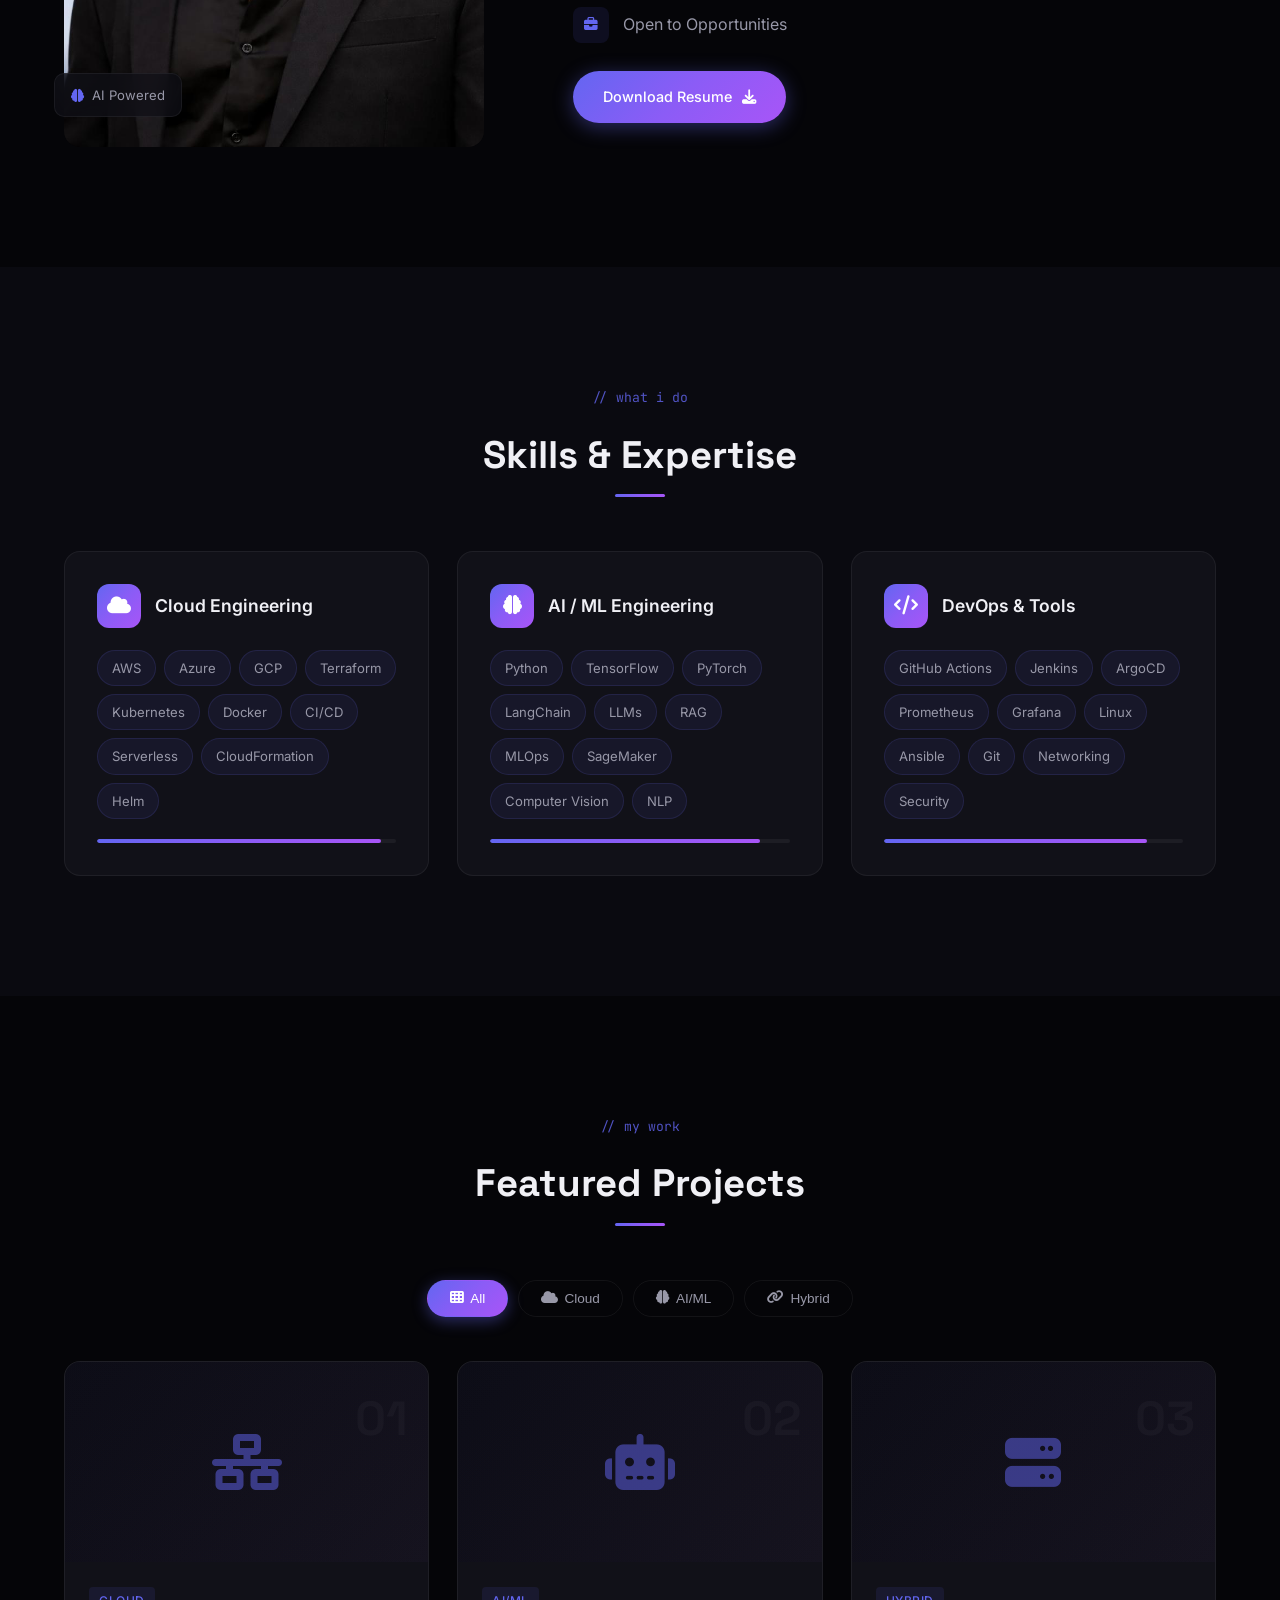
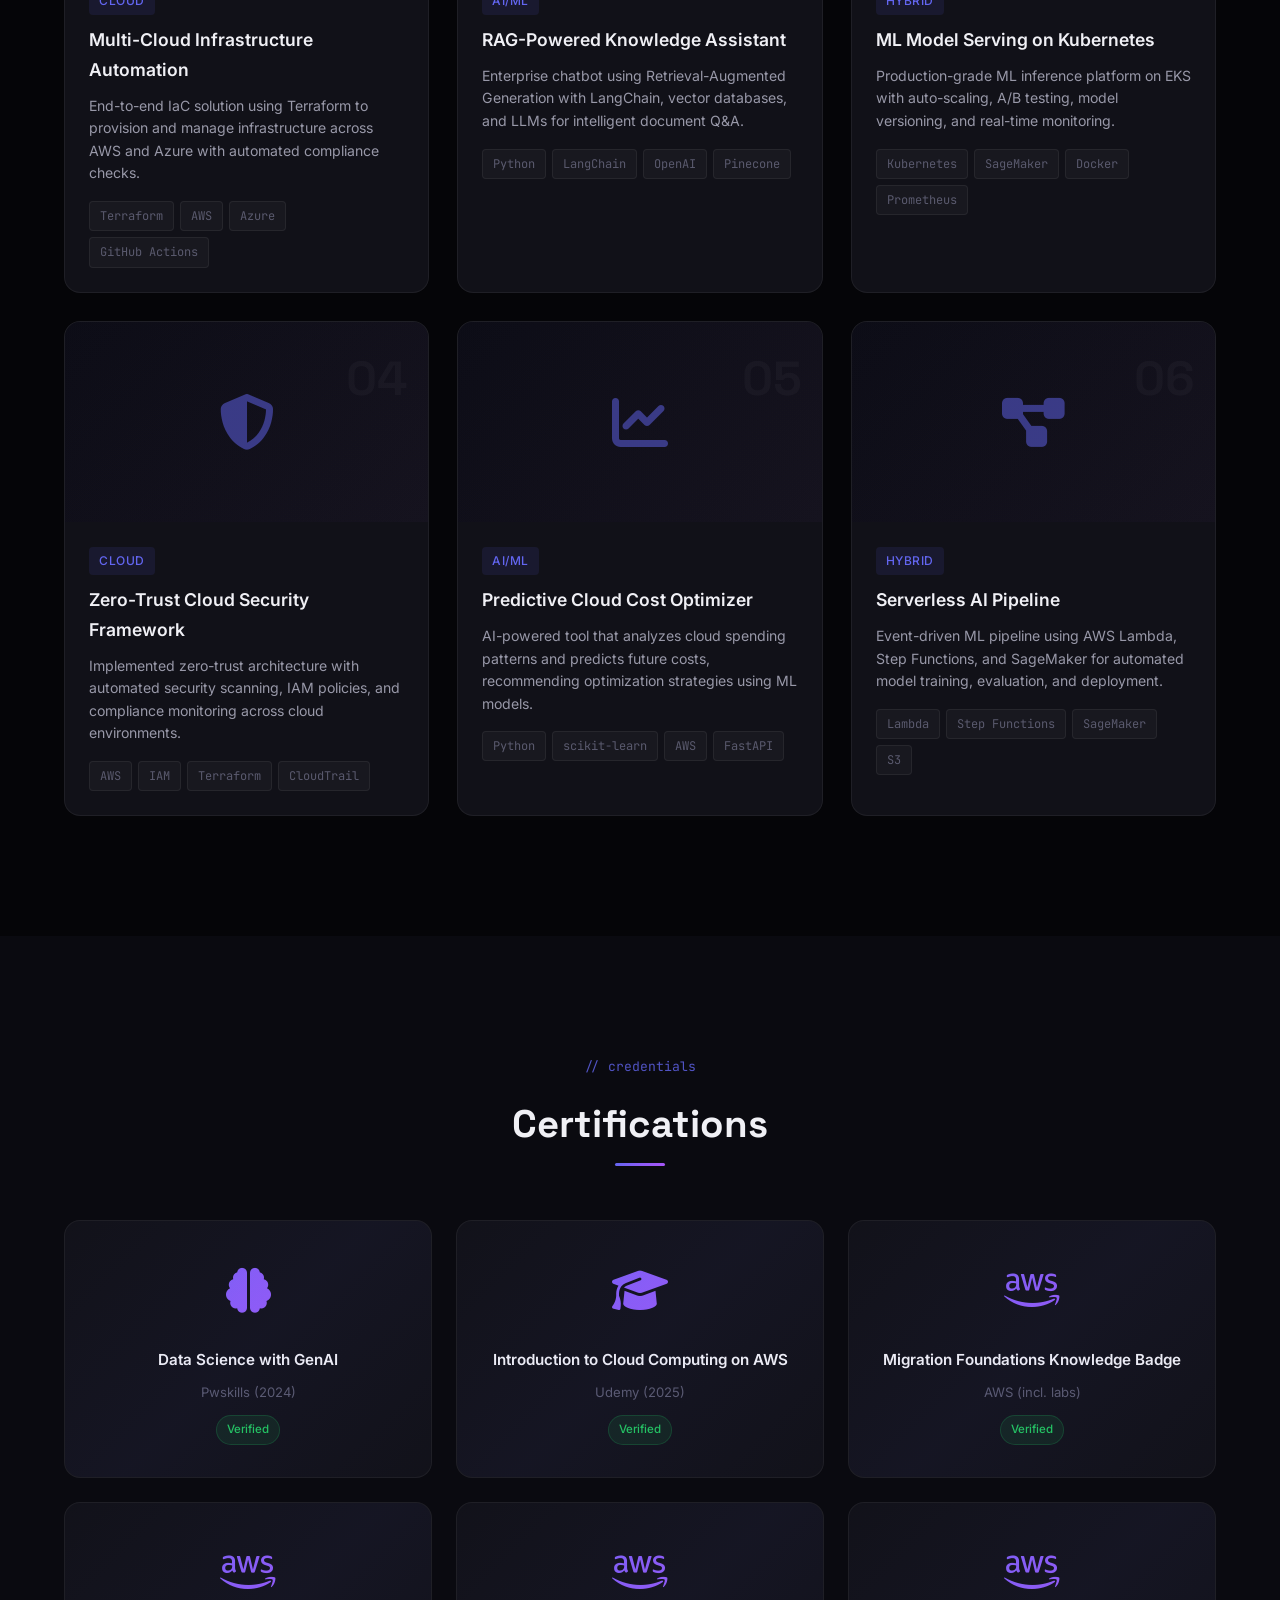
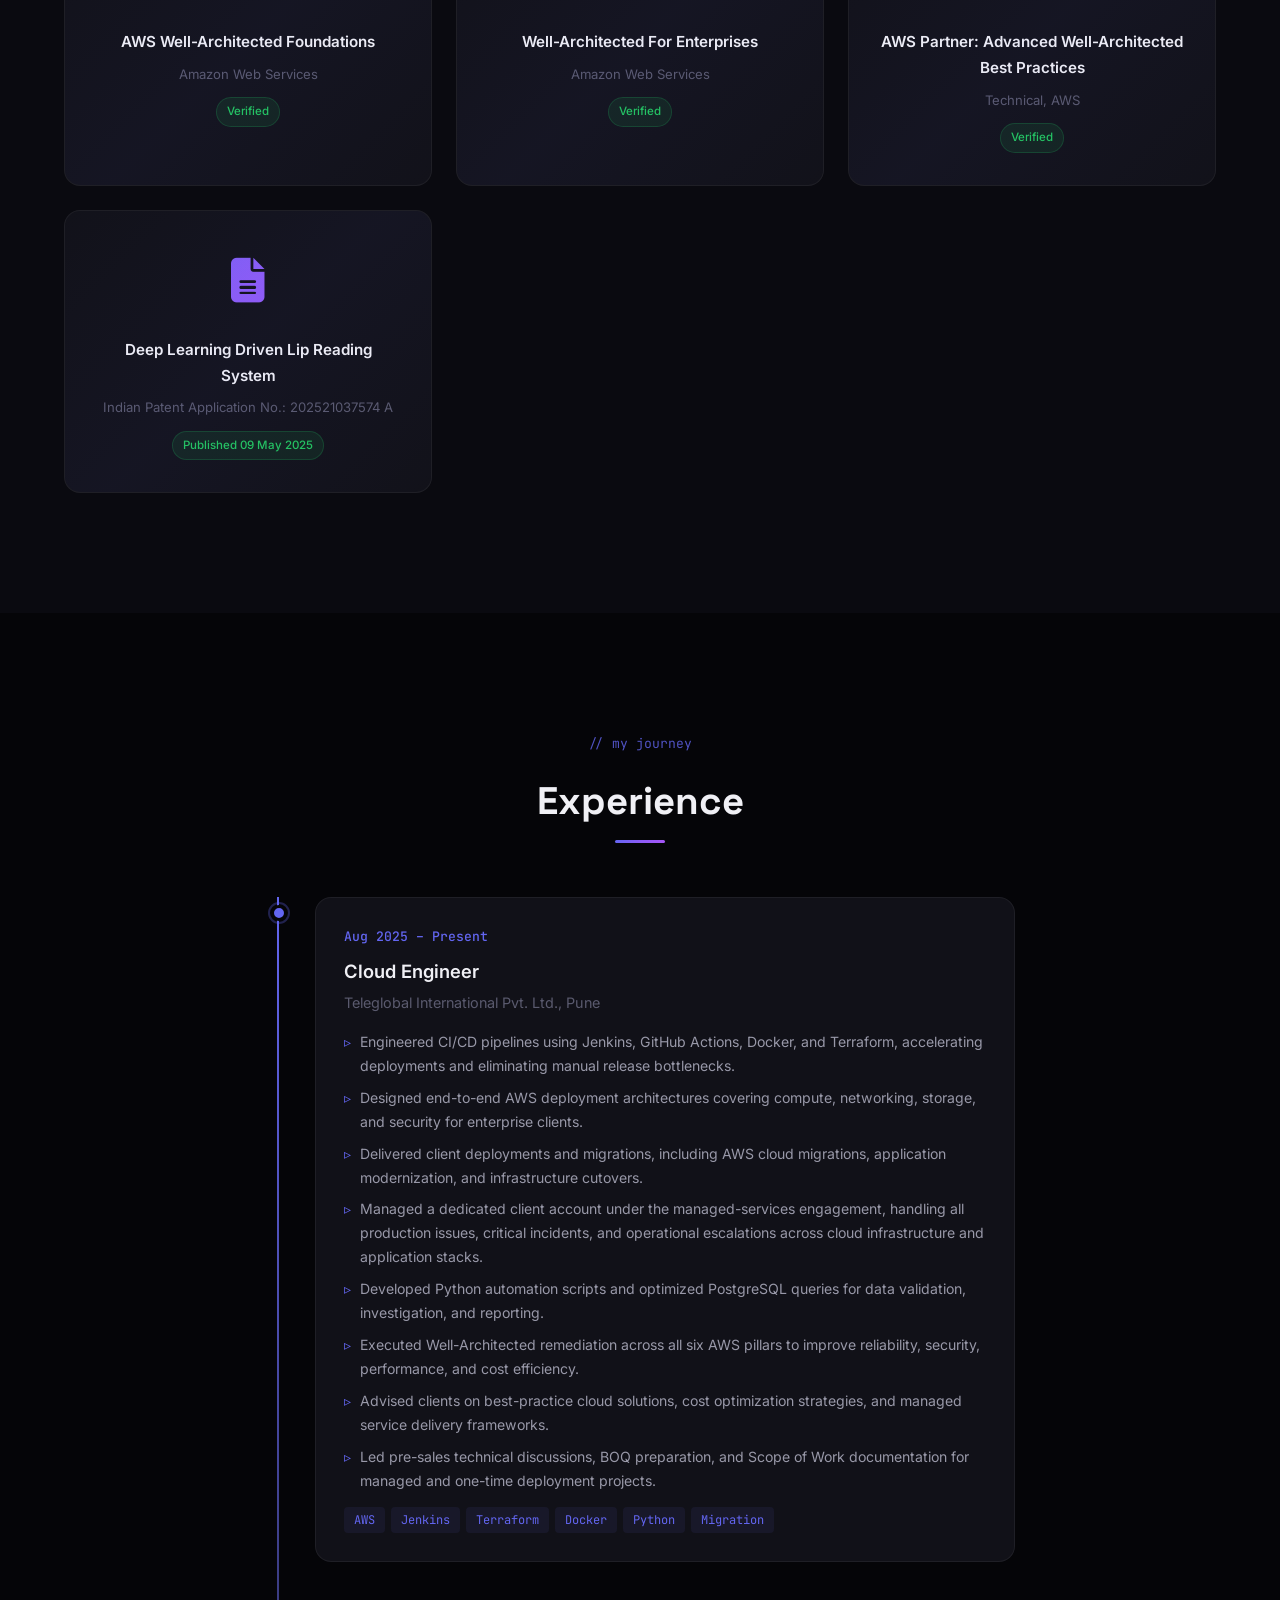
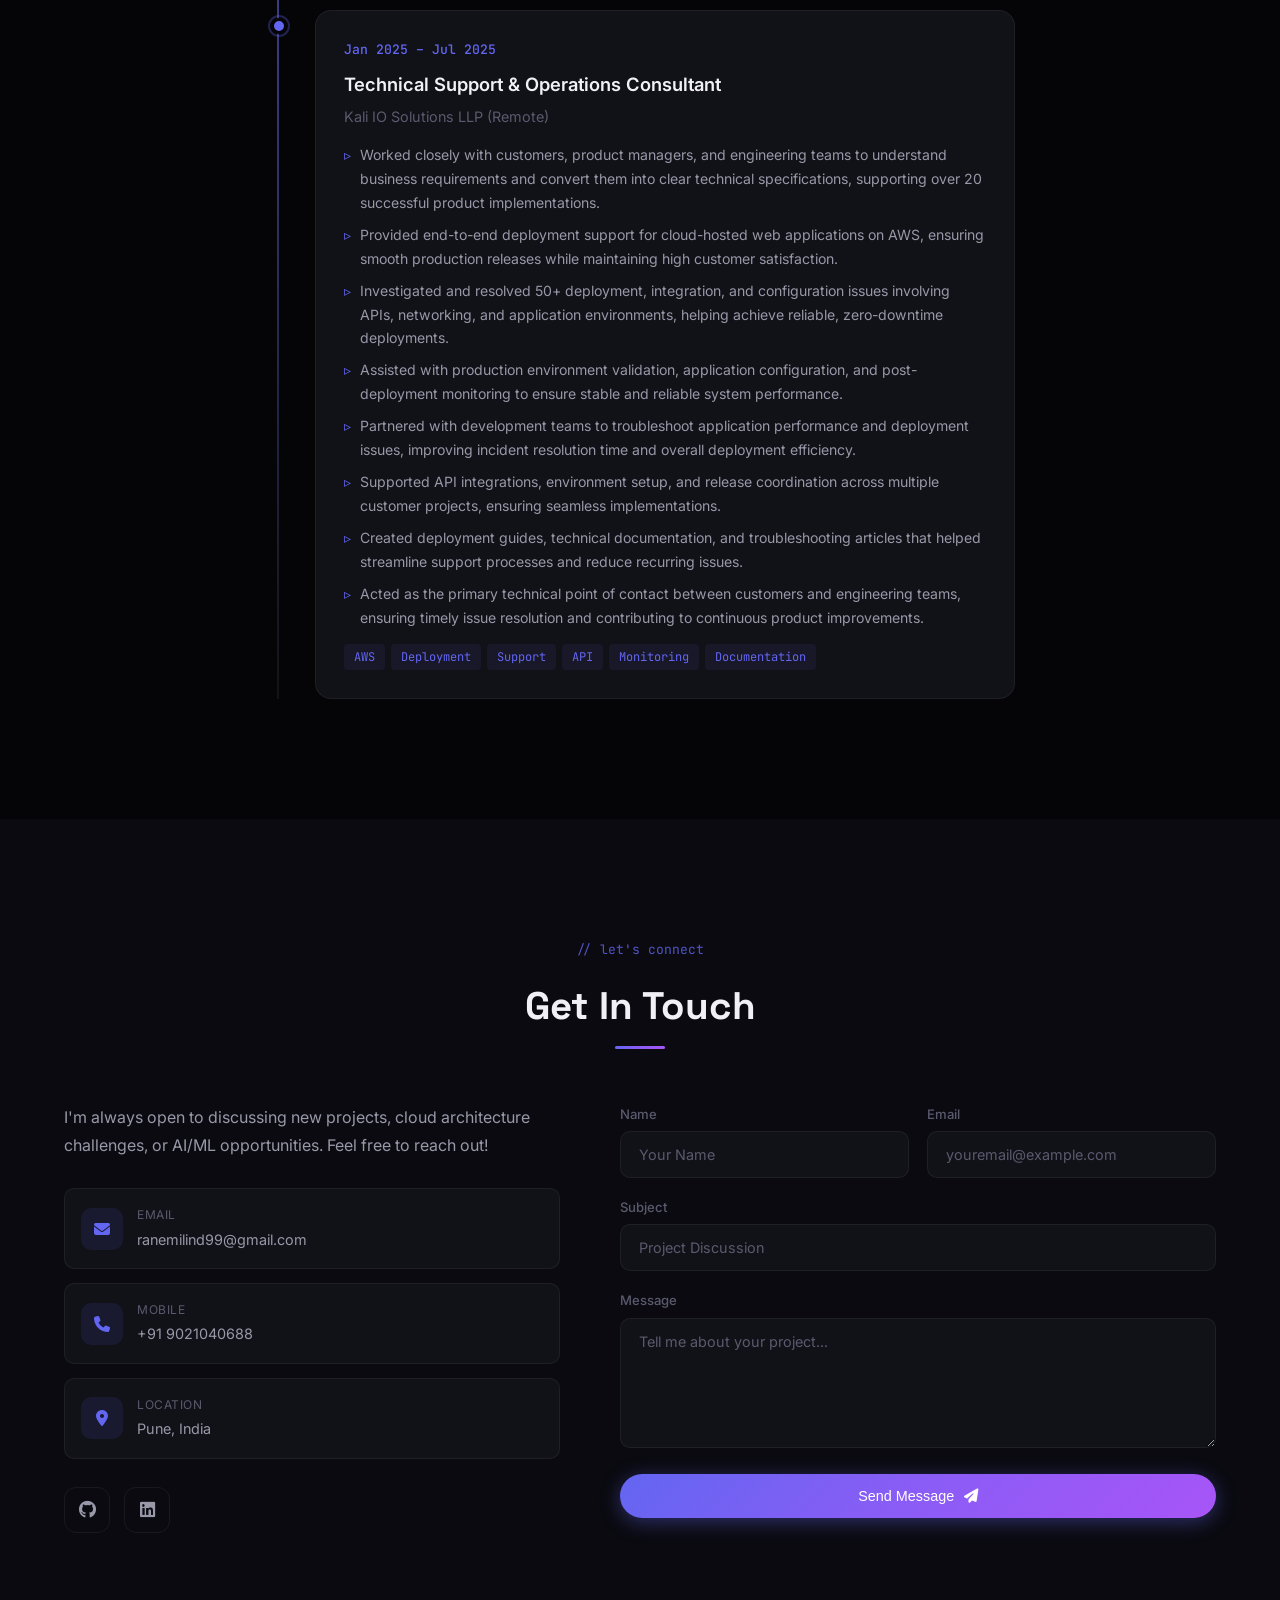
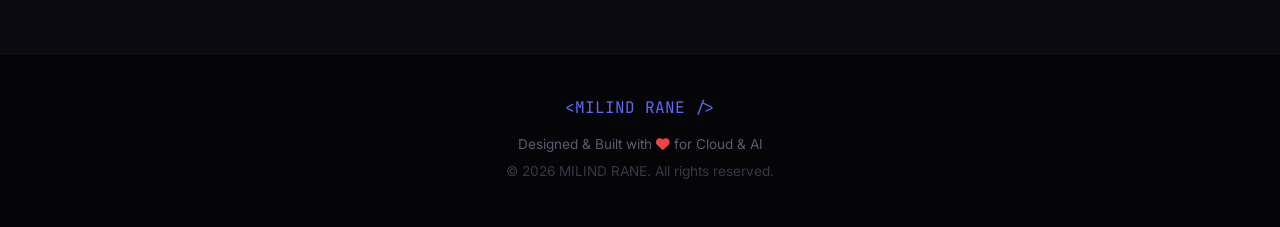
==== commit cbf8c74e: "experience years" ====
--- a/index.html
+++ b/index.html
@@ -71,7 +71,7 @@
                 </a>
             </div>
             <div class="hero-stats">
-                <div class="stat" data-count="1">
+                <div class="stat" data-count="1" data-start-date="2025-01-01">
                     <span class="stat-number">0</span><span class="stat-suffix">+</span>
                     <span class="stat-label">Years Experience</span>
                 </div>
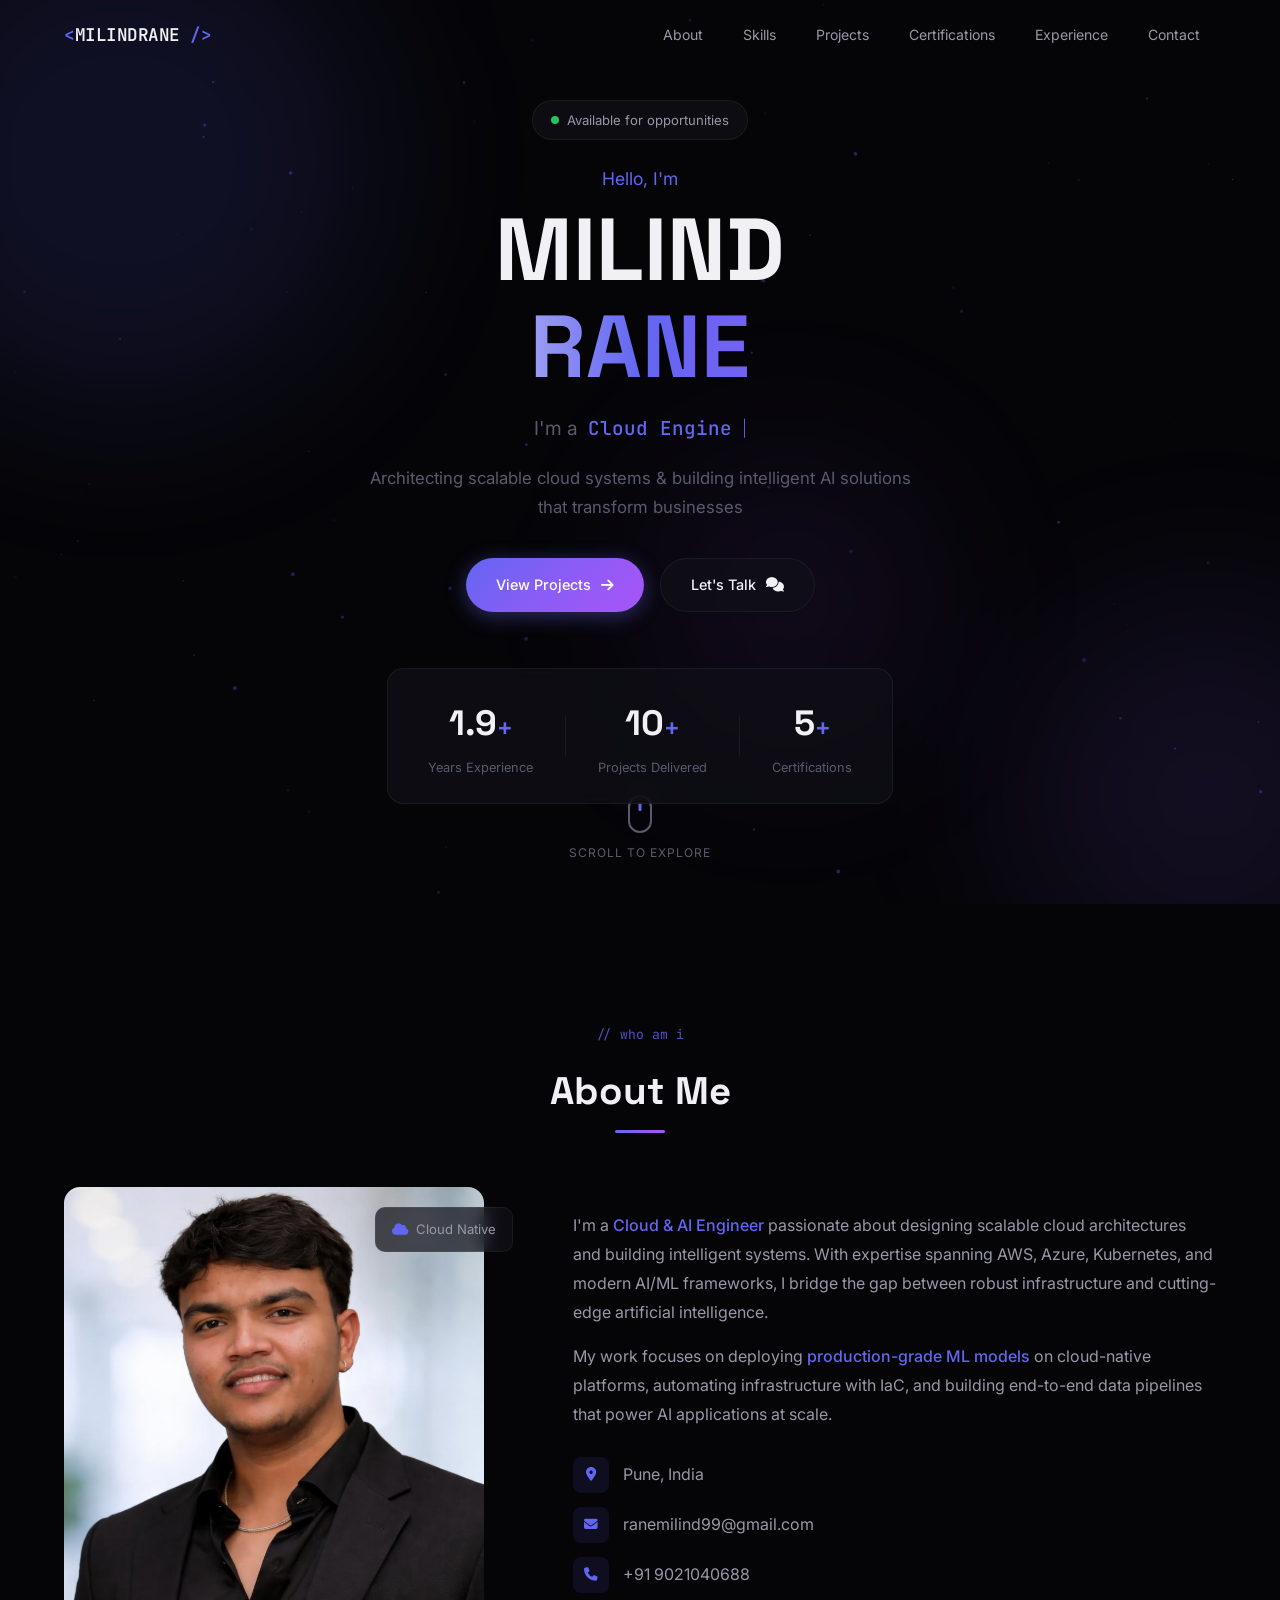
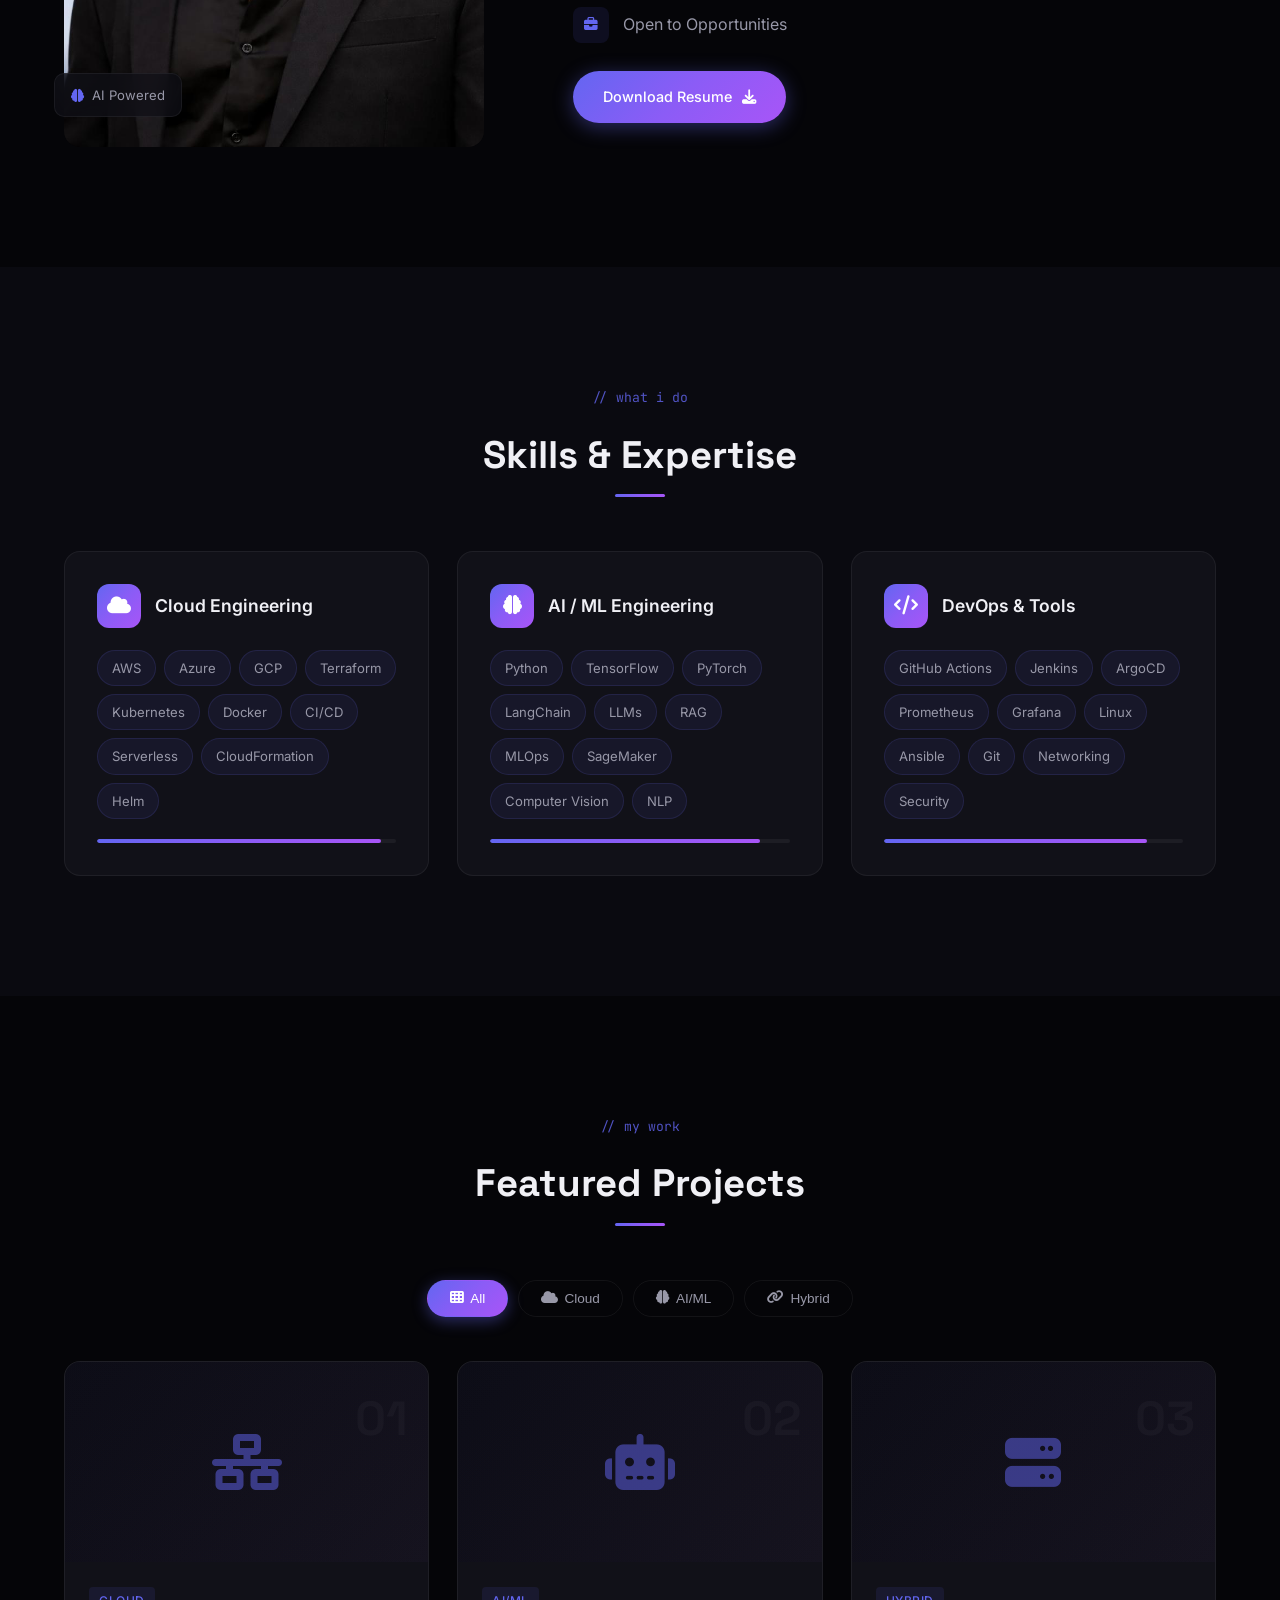
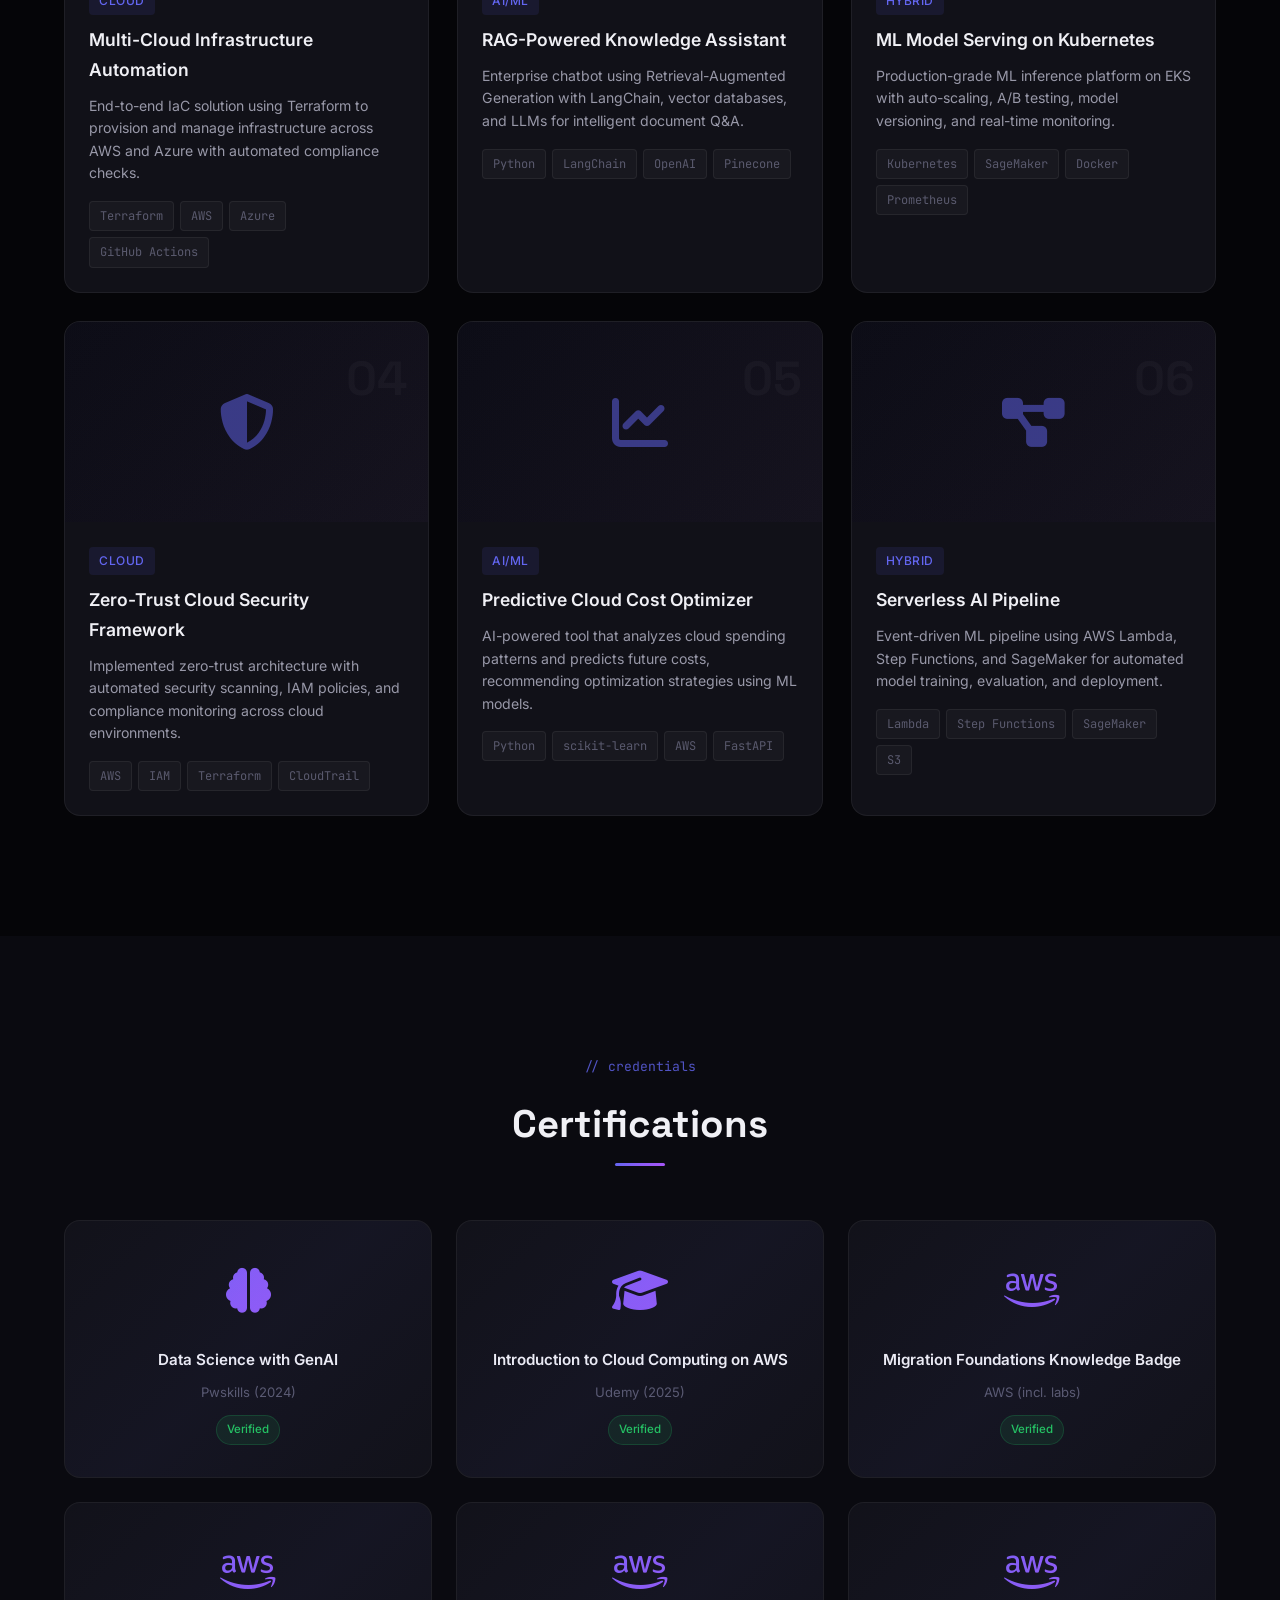
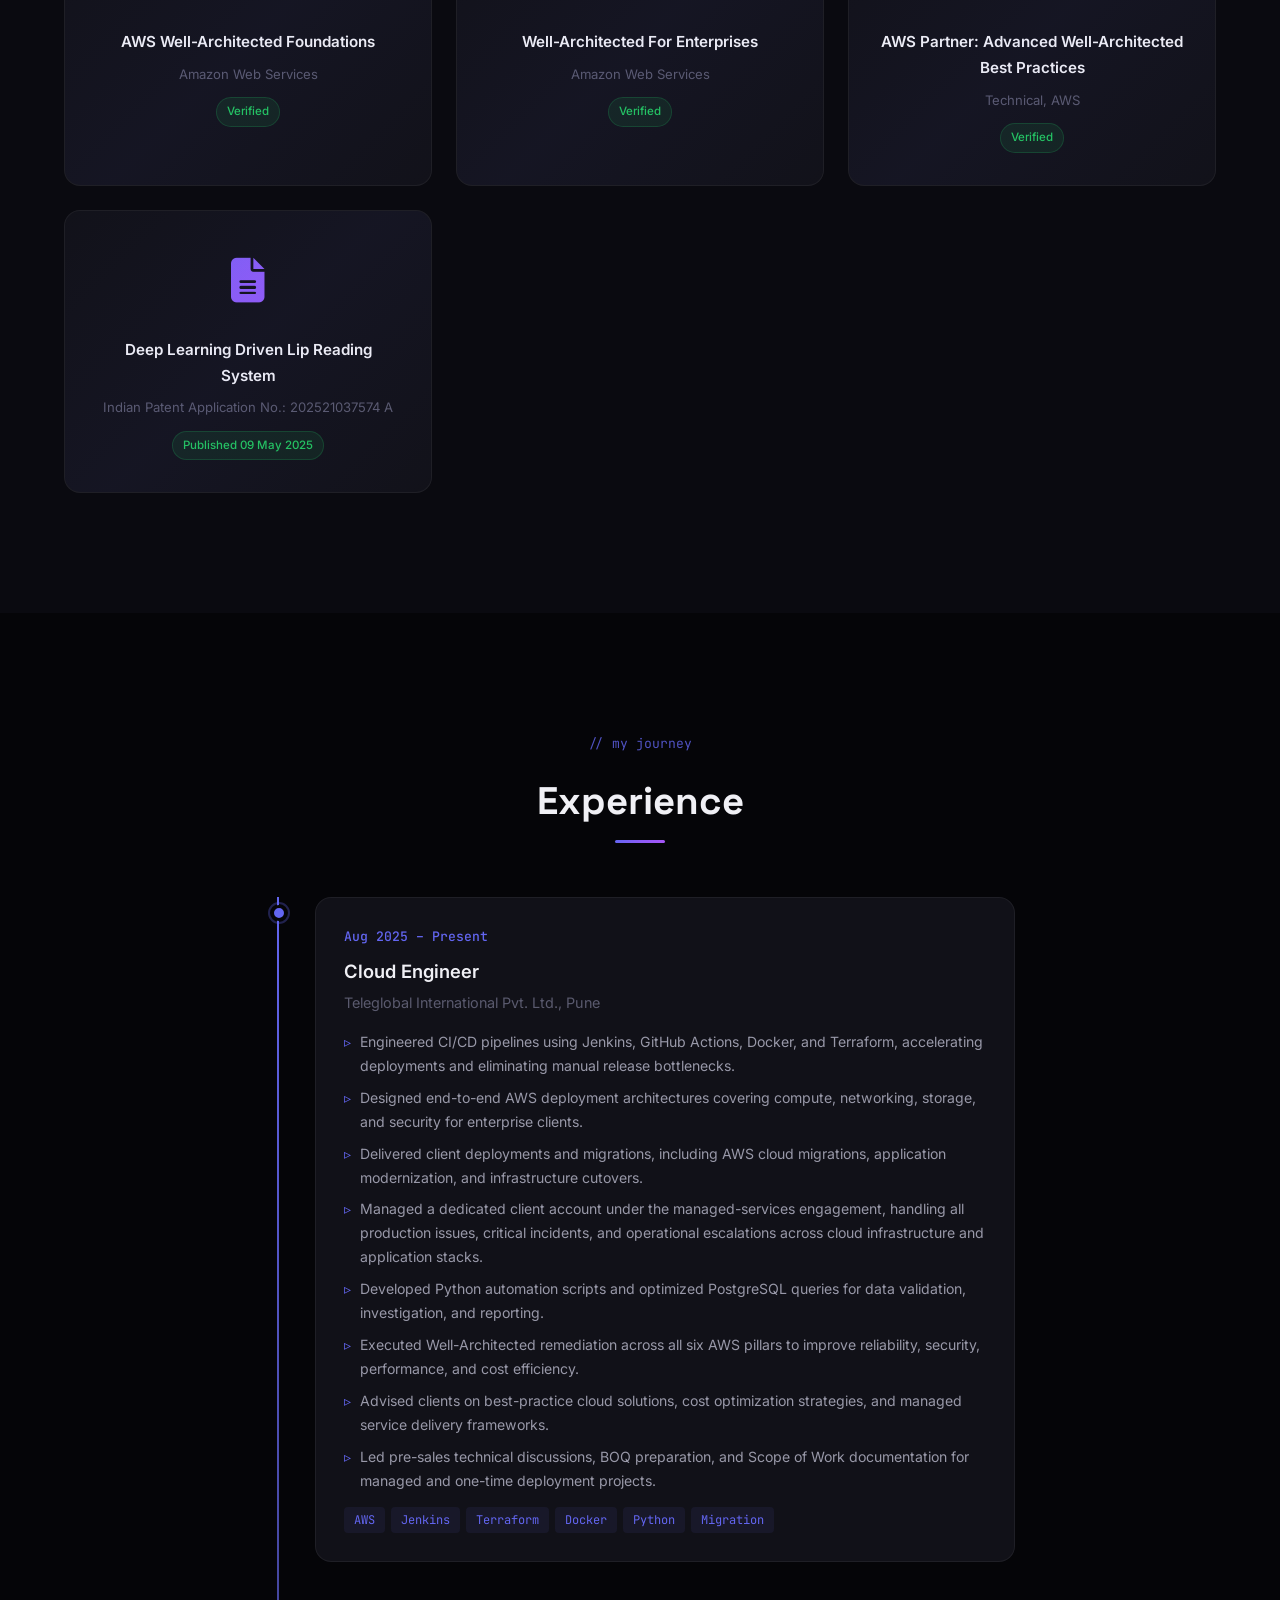
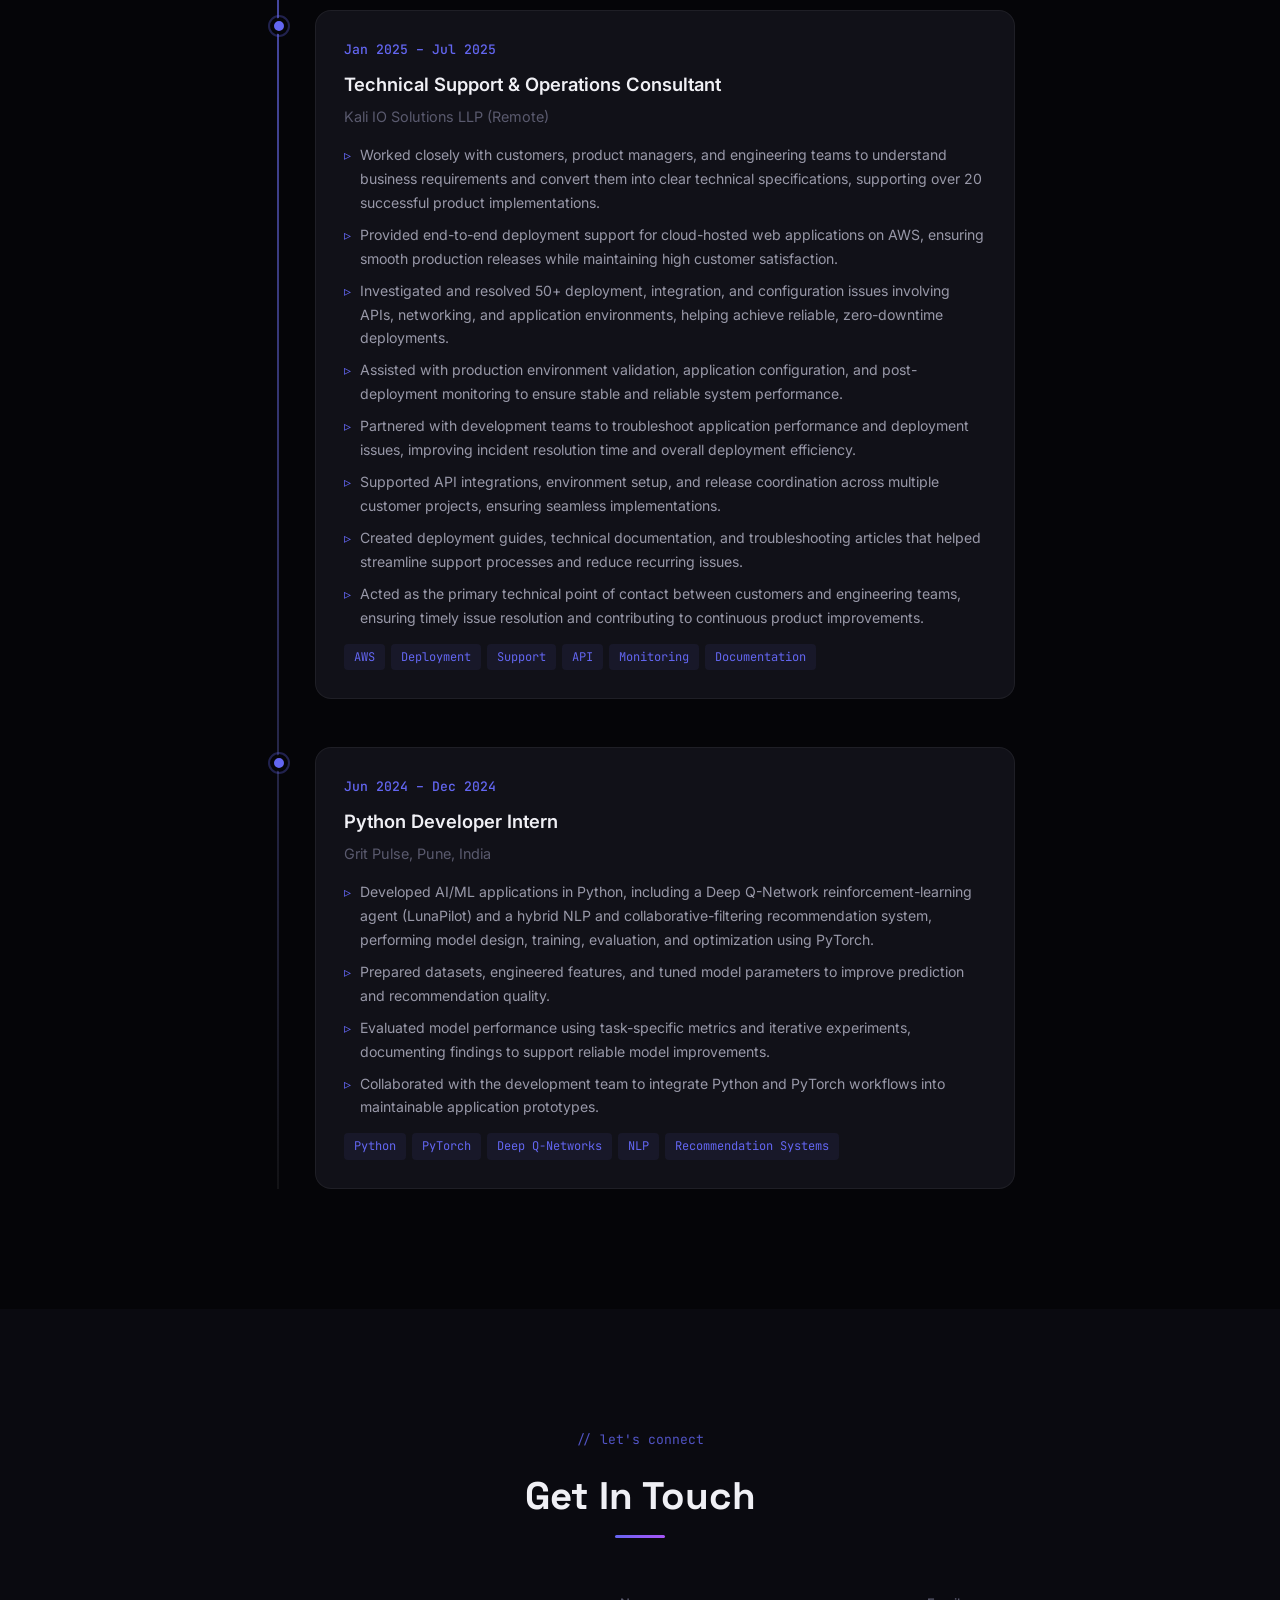
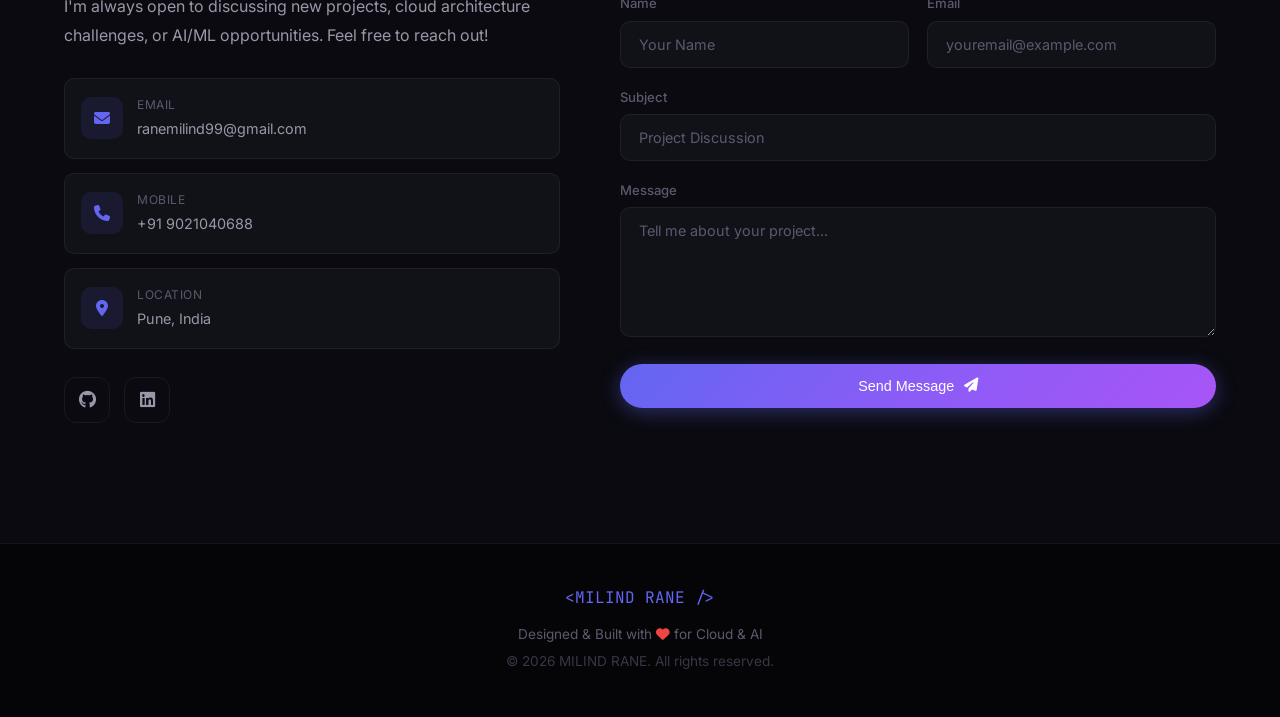
==== commit e9cadc1d: "Add Grit Pulse internship experience" ====
--- a/index.html
+++ b/index.html
@@ -520,6 +520,25 @@
                         </div>
                     </div>
                 </div>
+                <div class="timeline-item">
+                    <div class="timeline-dot">
+                        <div class="timeline-dot-ring"></div>
+                    </div>
+                    <div class="timeline-content">
+                        <div class="timeline-date">Jun 2024 – Dec 2024</div>
+                        <h3>Python Developer Intern</h3>
+                        <h4>Grit Pulse, Pune, India</h4>
+                        <ul>
+                            <li>Developed AI/ML applications in Python, including a Deep Q-Network reinforcement-learning agent (LunaPilot) and a hybrid NLP and collaborative-filtering recommendation system, performing model design, training, evaluation, and optimization using PyTorch.</li>
+                            <li>Prepared datasets, engineered features, and tuned model parameters to improve prediction and recommendation quality.</li>
+                            <li>Evaluated model performance using task-specific metrics and iterative experiments, documenting findings to support reliable model improvements.</li>
+                            <li>Collaborated with the development team to integrate Python and PyTorch workflows into maintainable application prototypes.</li>
+                        </ul>
+                        <div class="timeline-tags">
+                            <span>Python</span><span>PyTorch</span><span>Deep Q-Networks</span><span>NLP</span><span>Recommendation Systems</span>
+                        </div>
+                    </div>
+                </div>
                 </div>
             </div>
         </div>
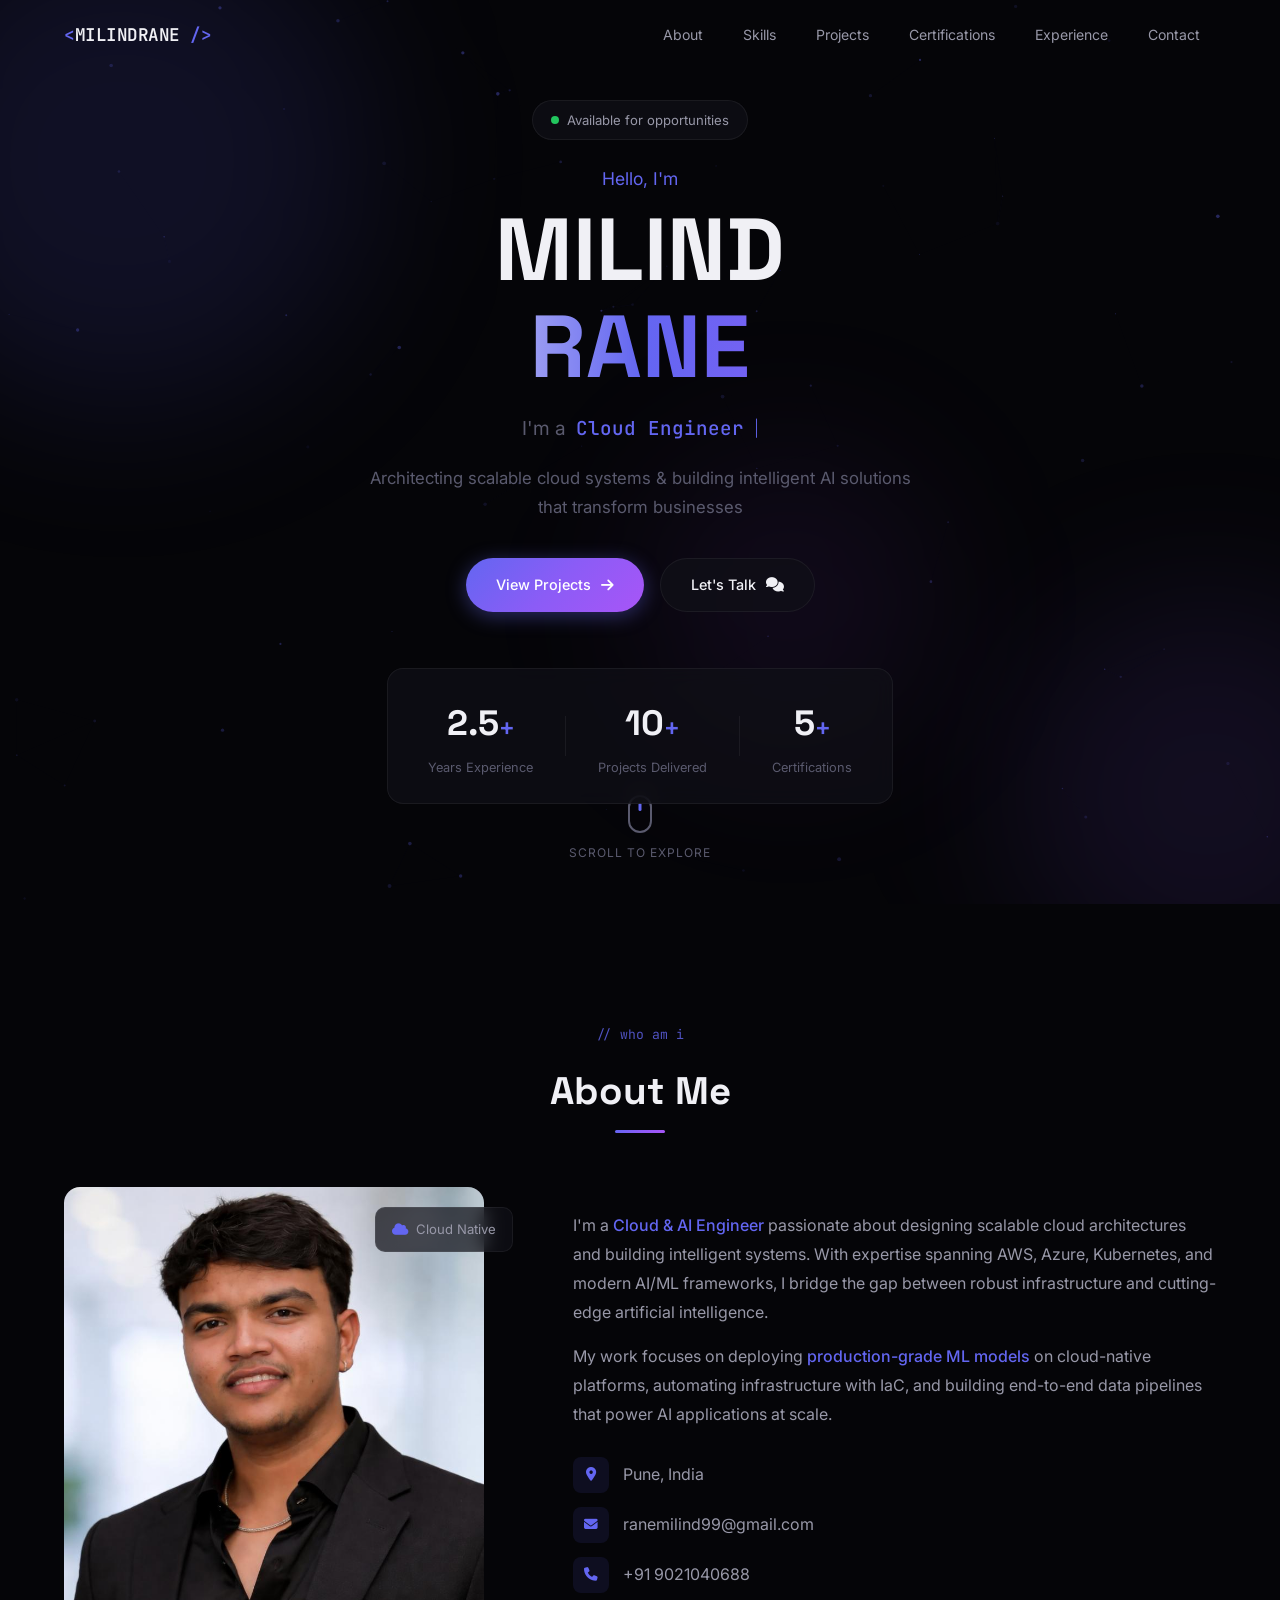
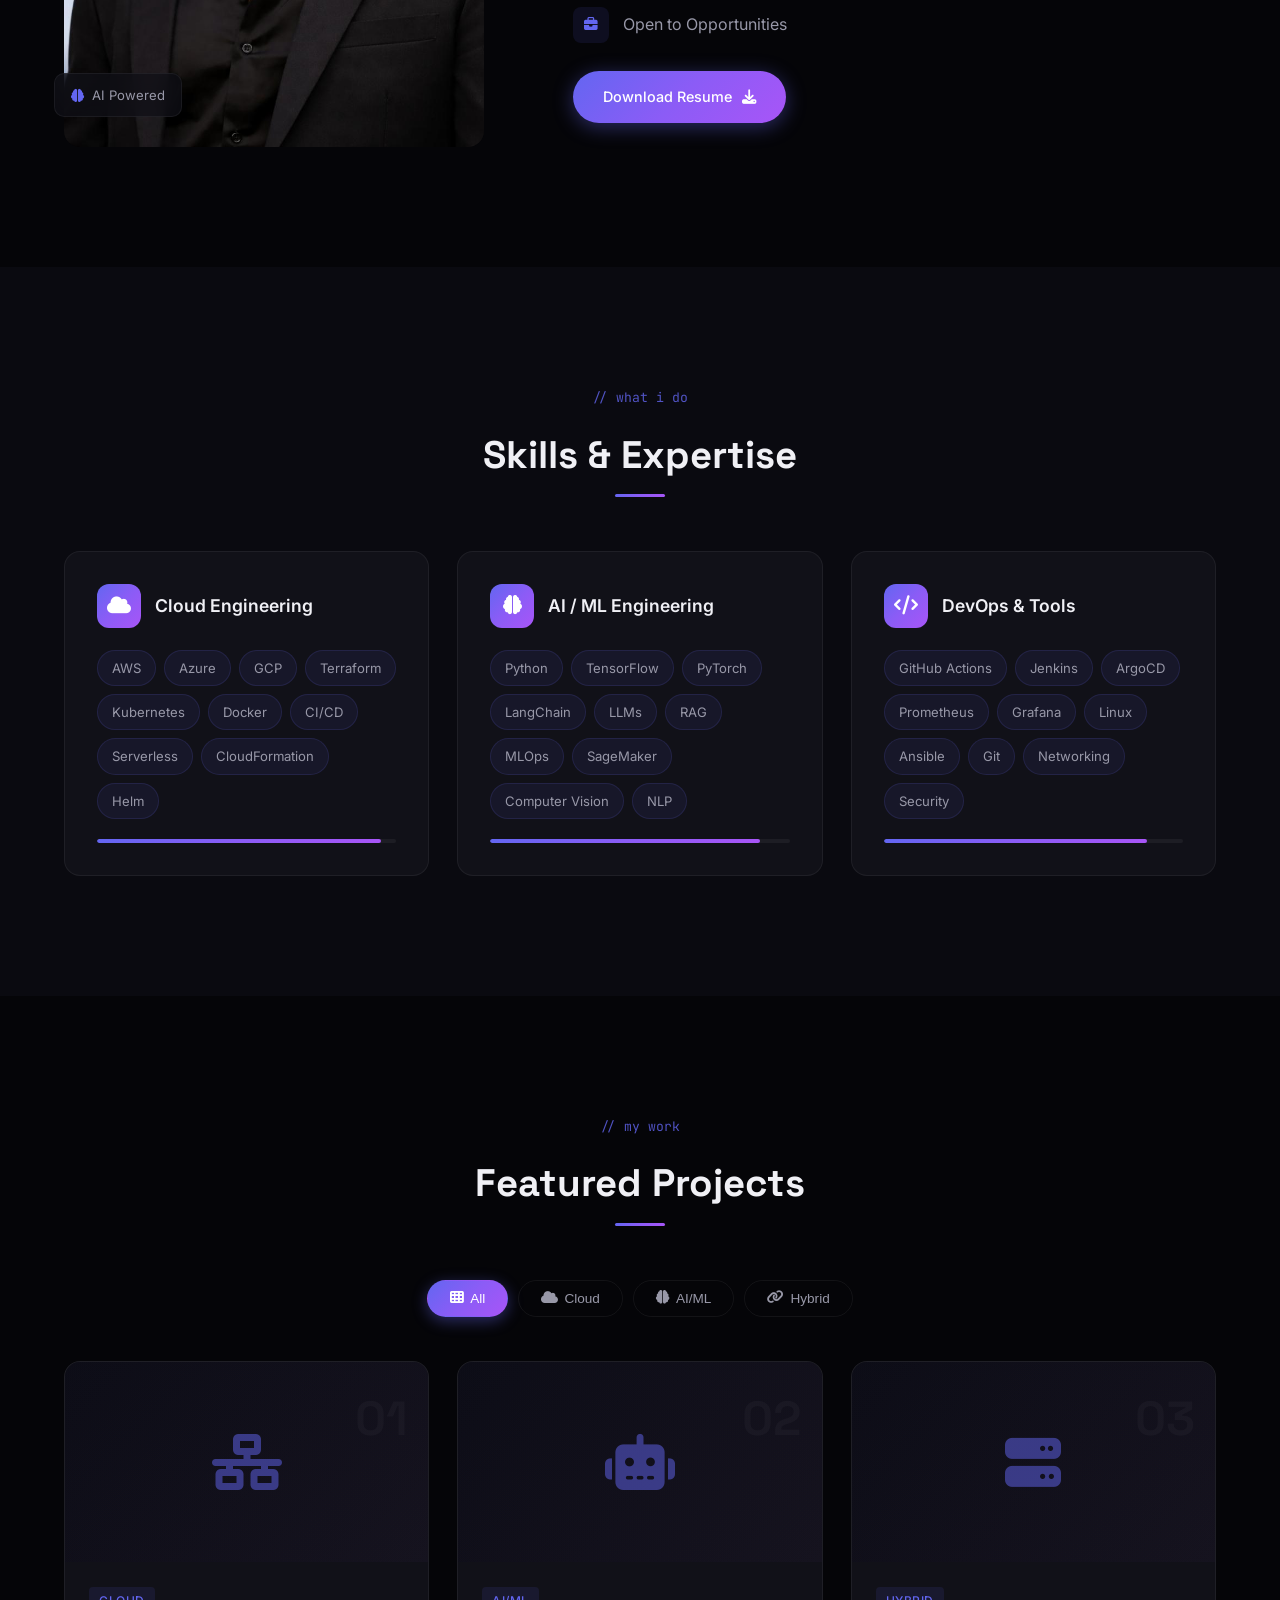
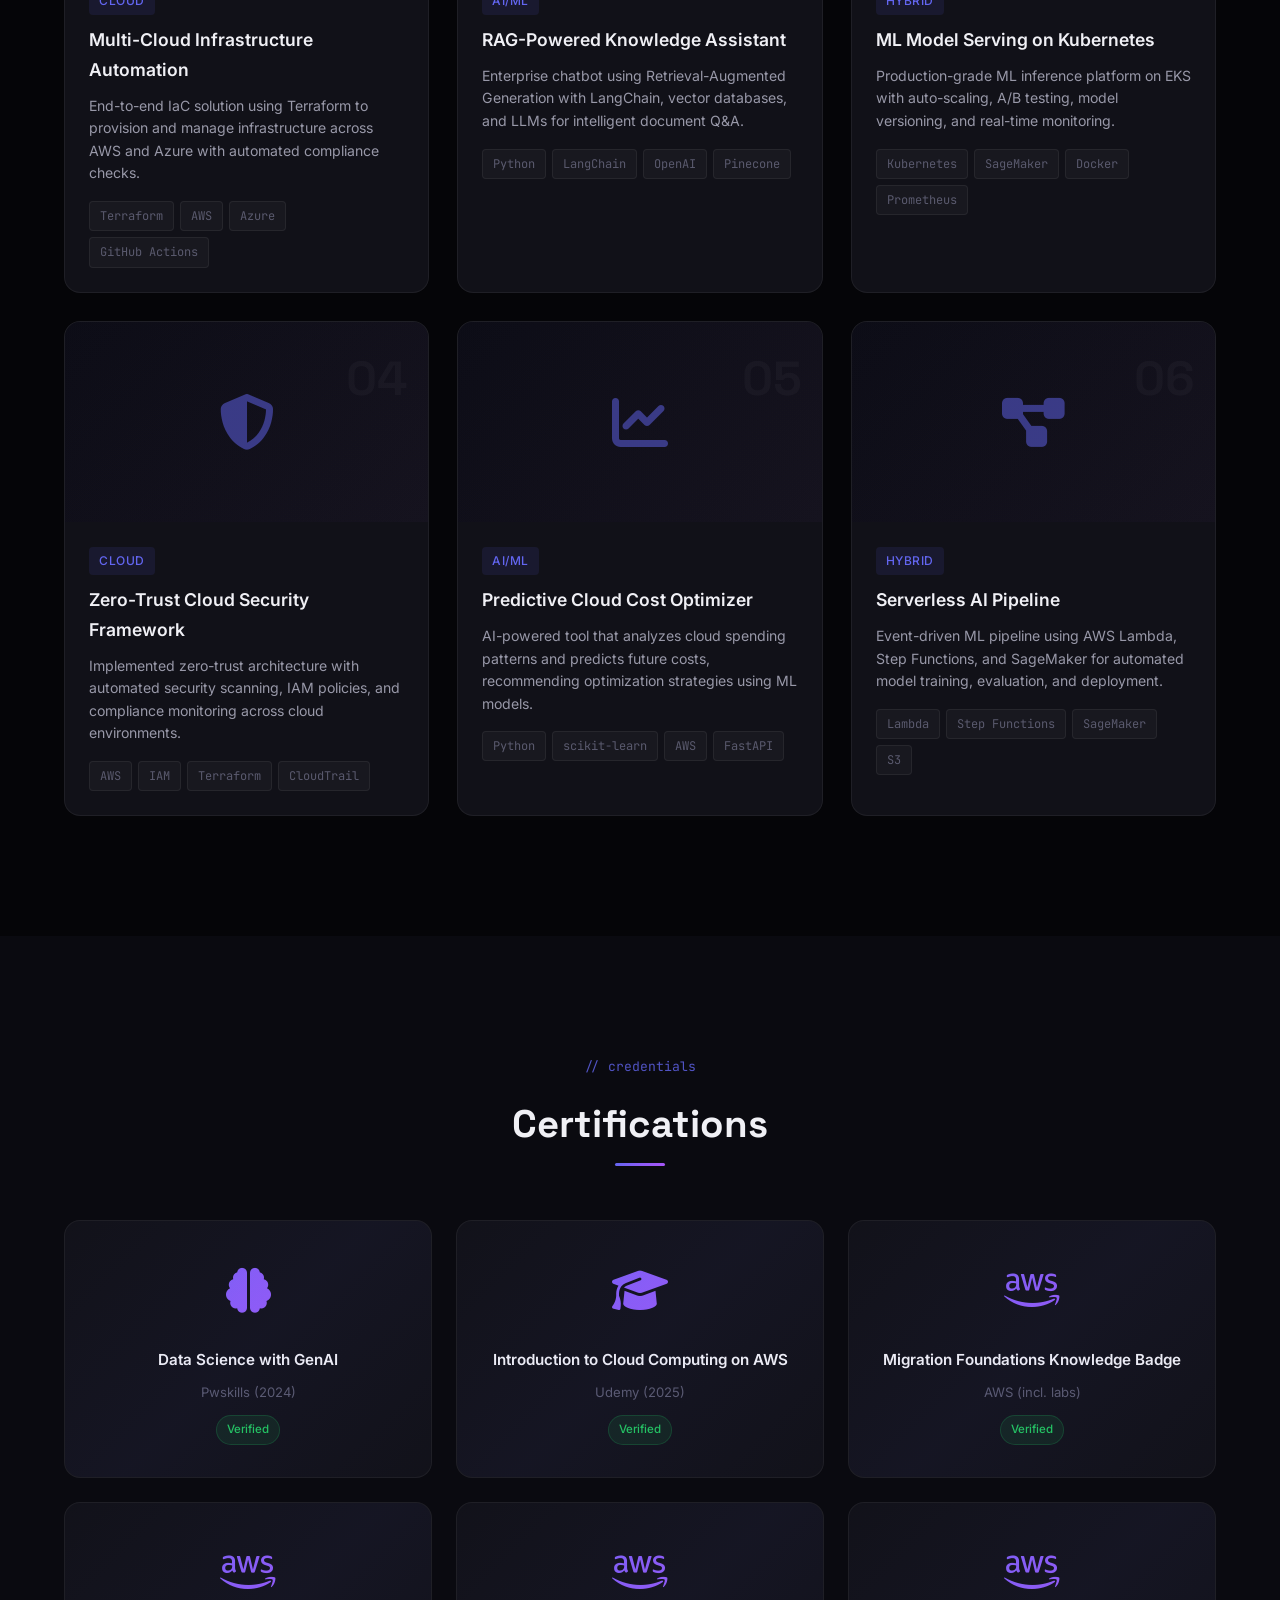
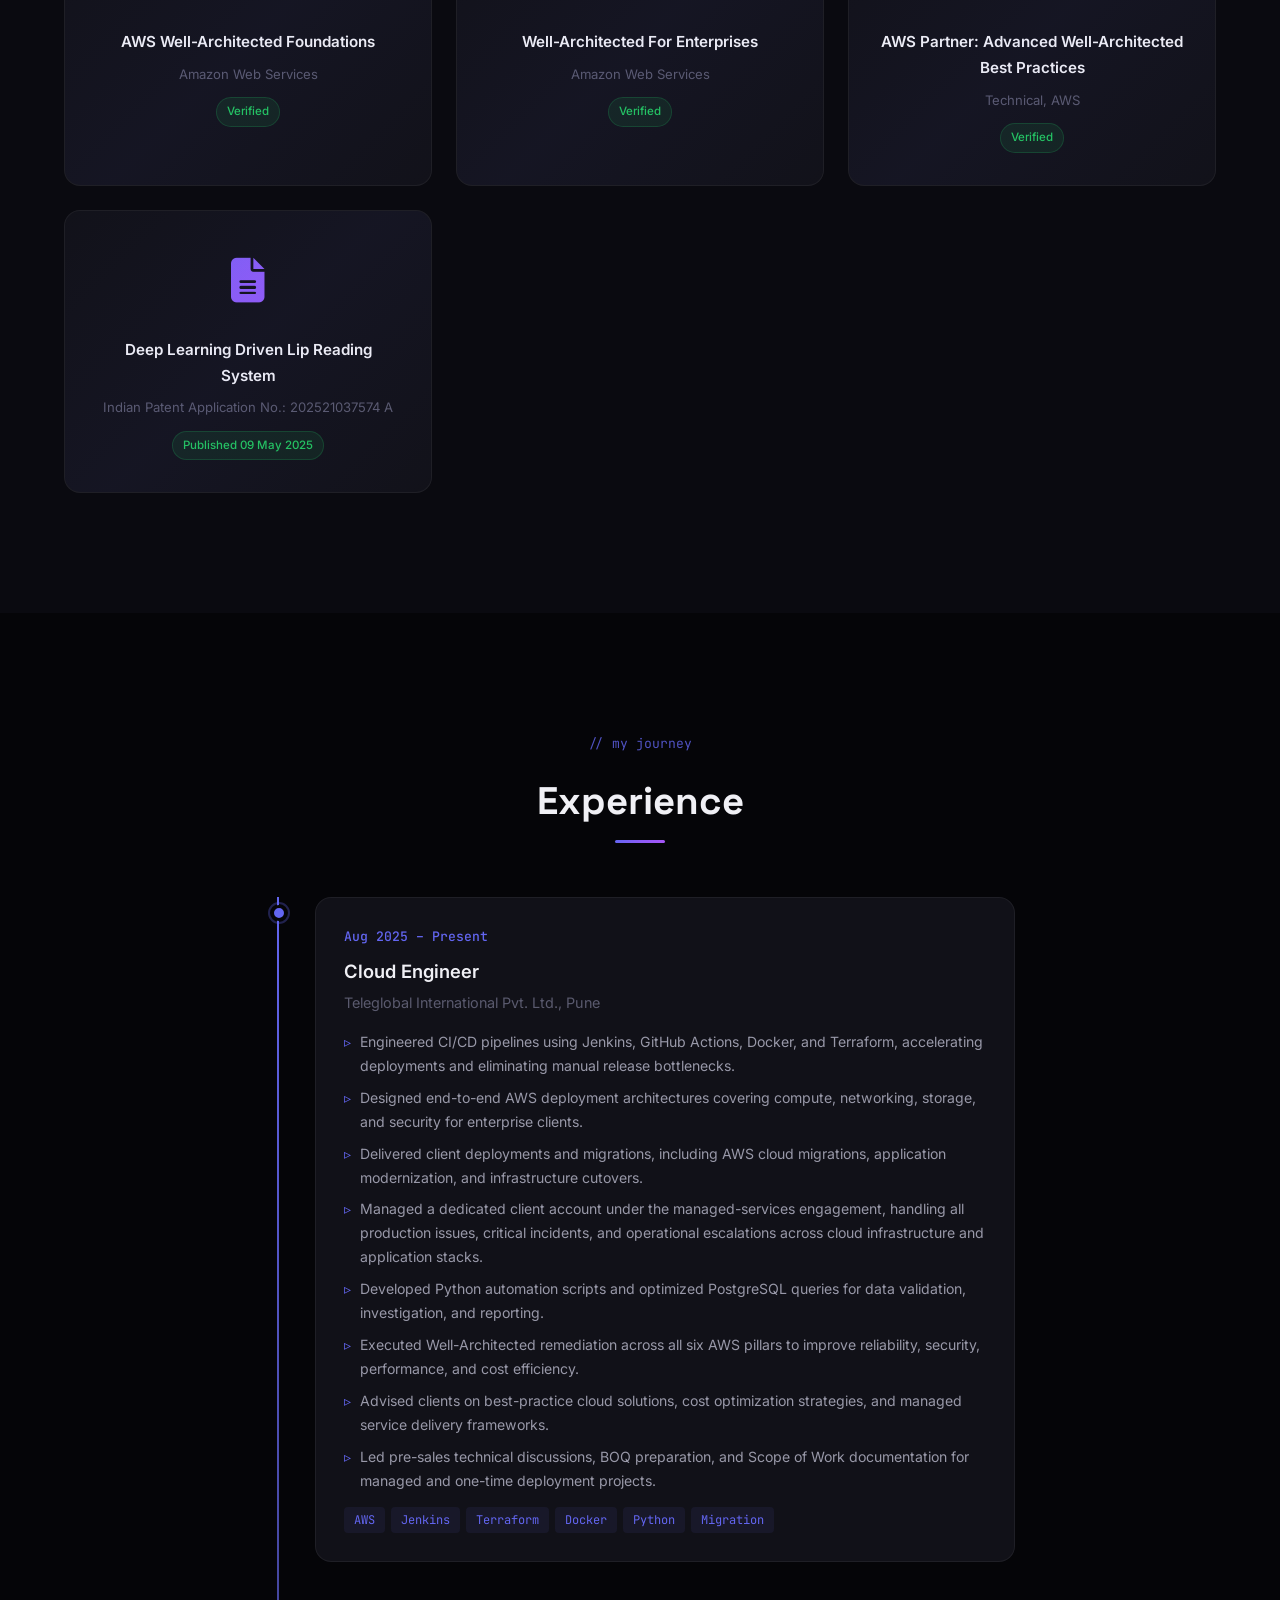
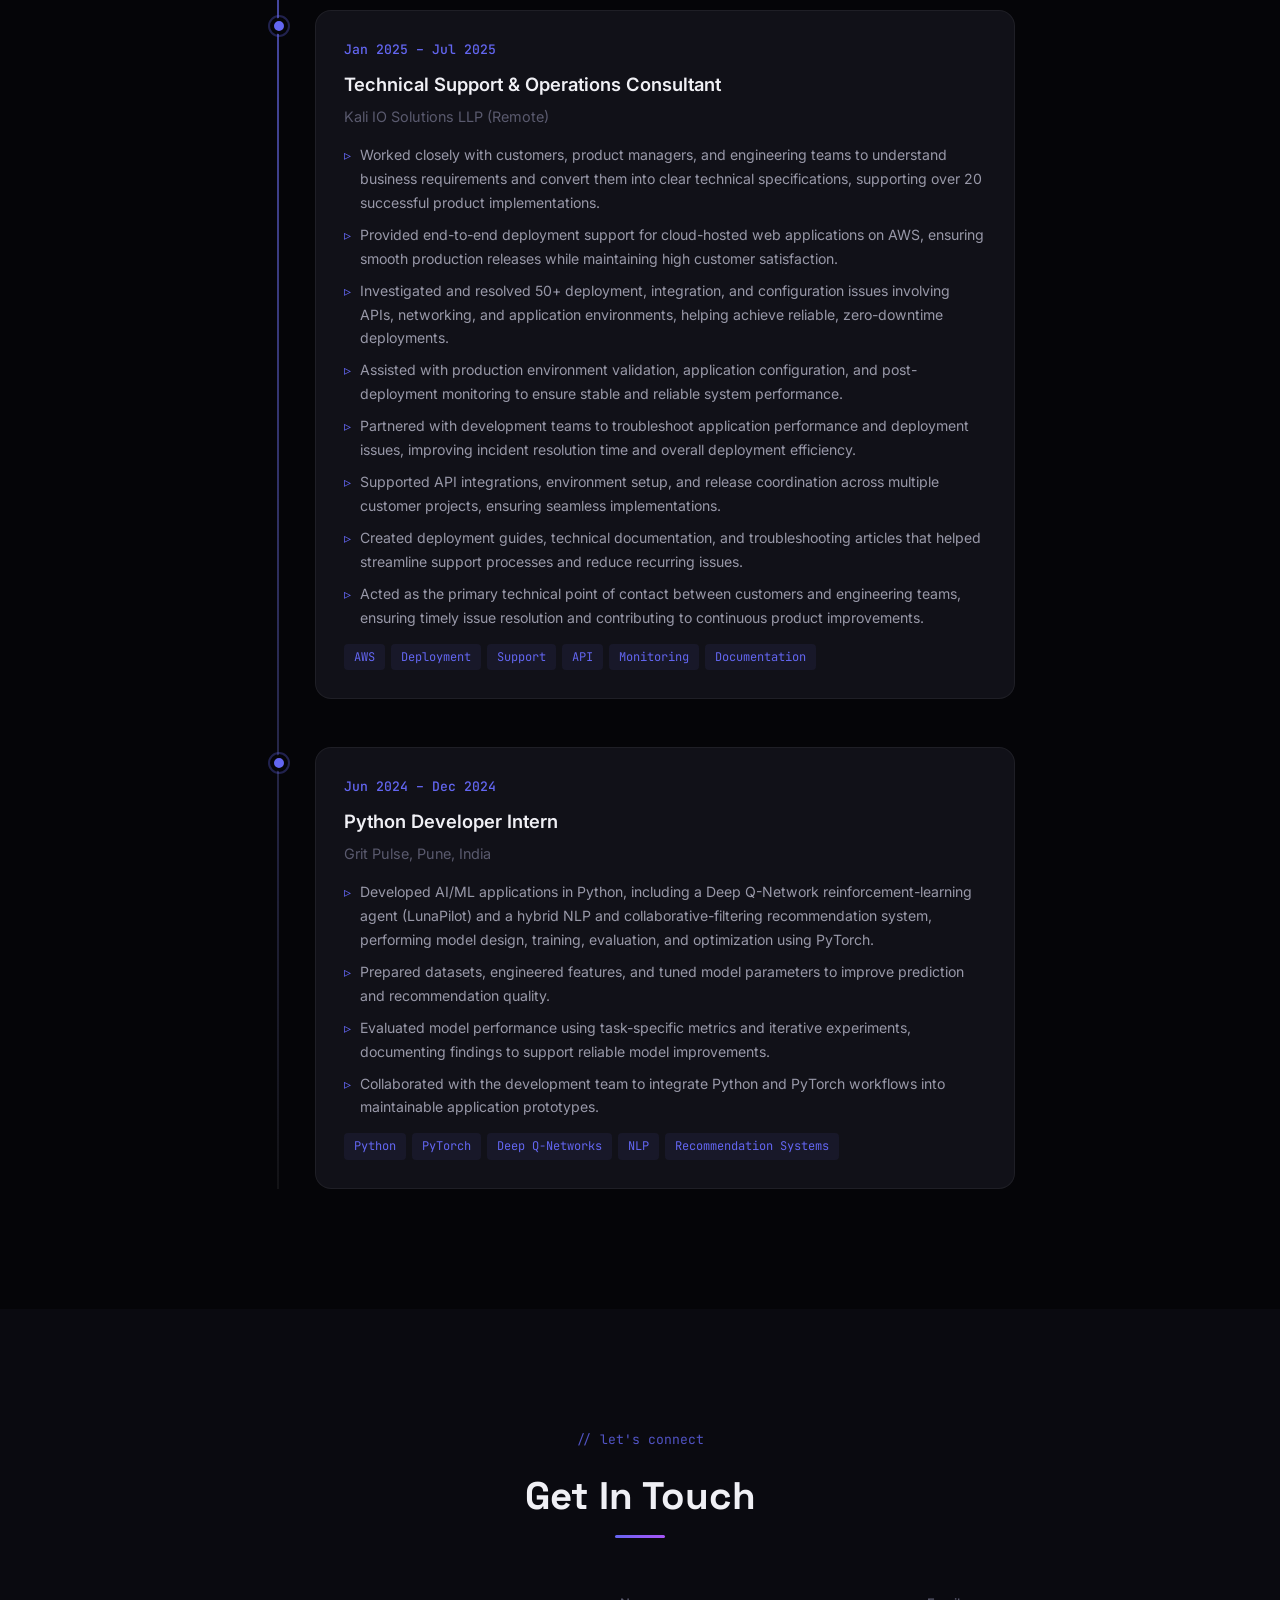
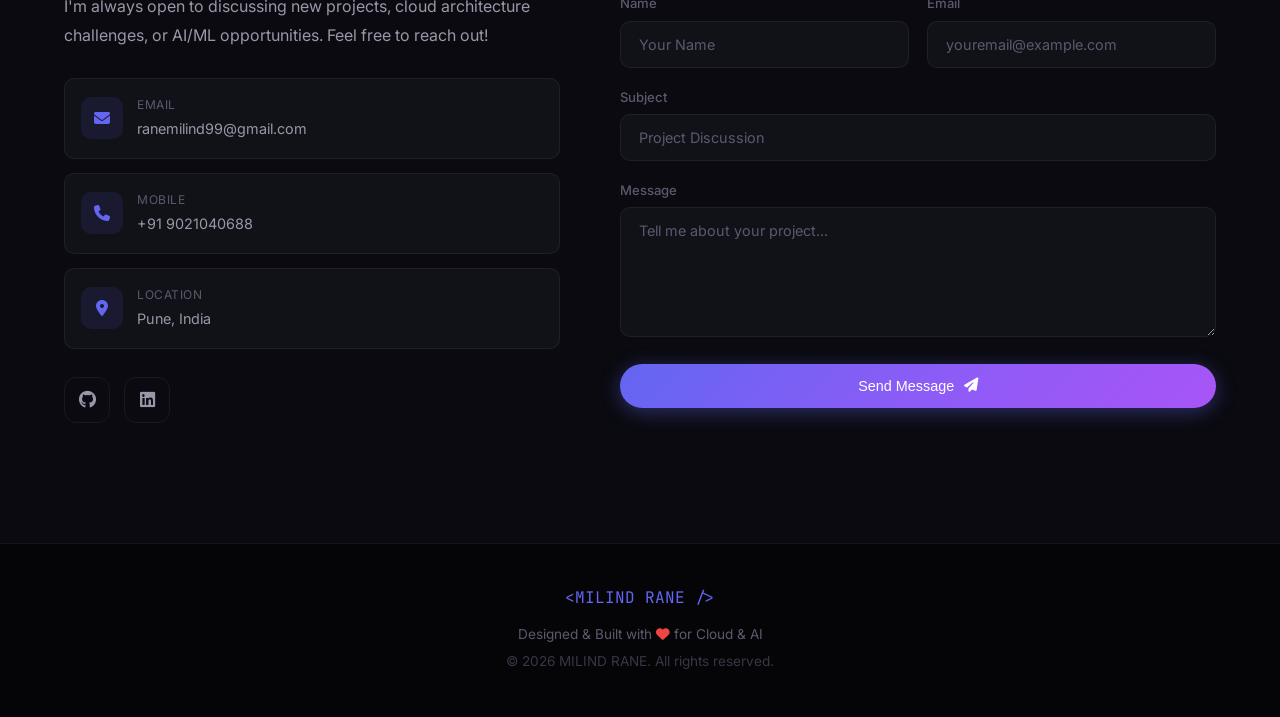
==== commit 9221ad37: "Update experience duration" ====
--- a/index.html
+++ b/index.html
@@ -71,7 +71,7 @@
                 </a>
             </div>
             <div class="hero-stats">
-                <div class="stat" data-count="1" data-start-date="2025-01-01">
+                <div class="stat" data-count="2" data-start-date="2024-06-01">
                     <span class="stat-number">0</span><span class="stat-suffix">+</span>
                     <span class="stat-label">Years Experience</span>
                 </div>
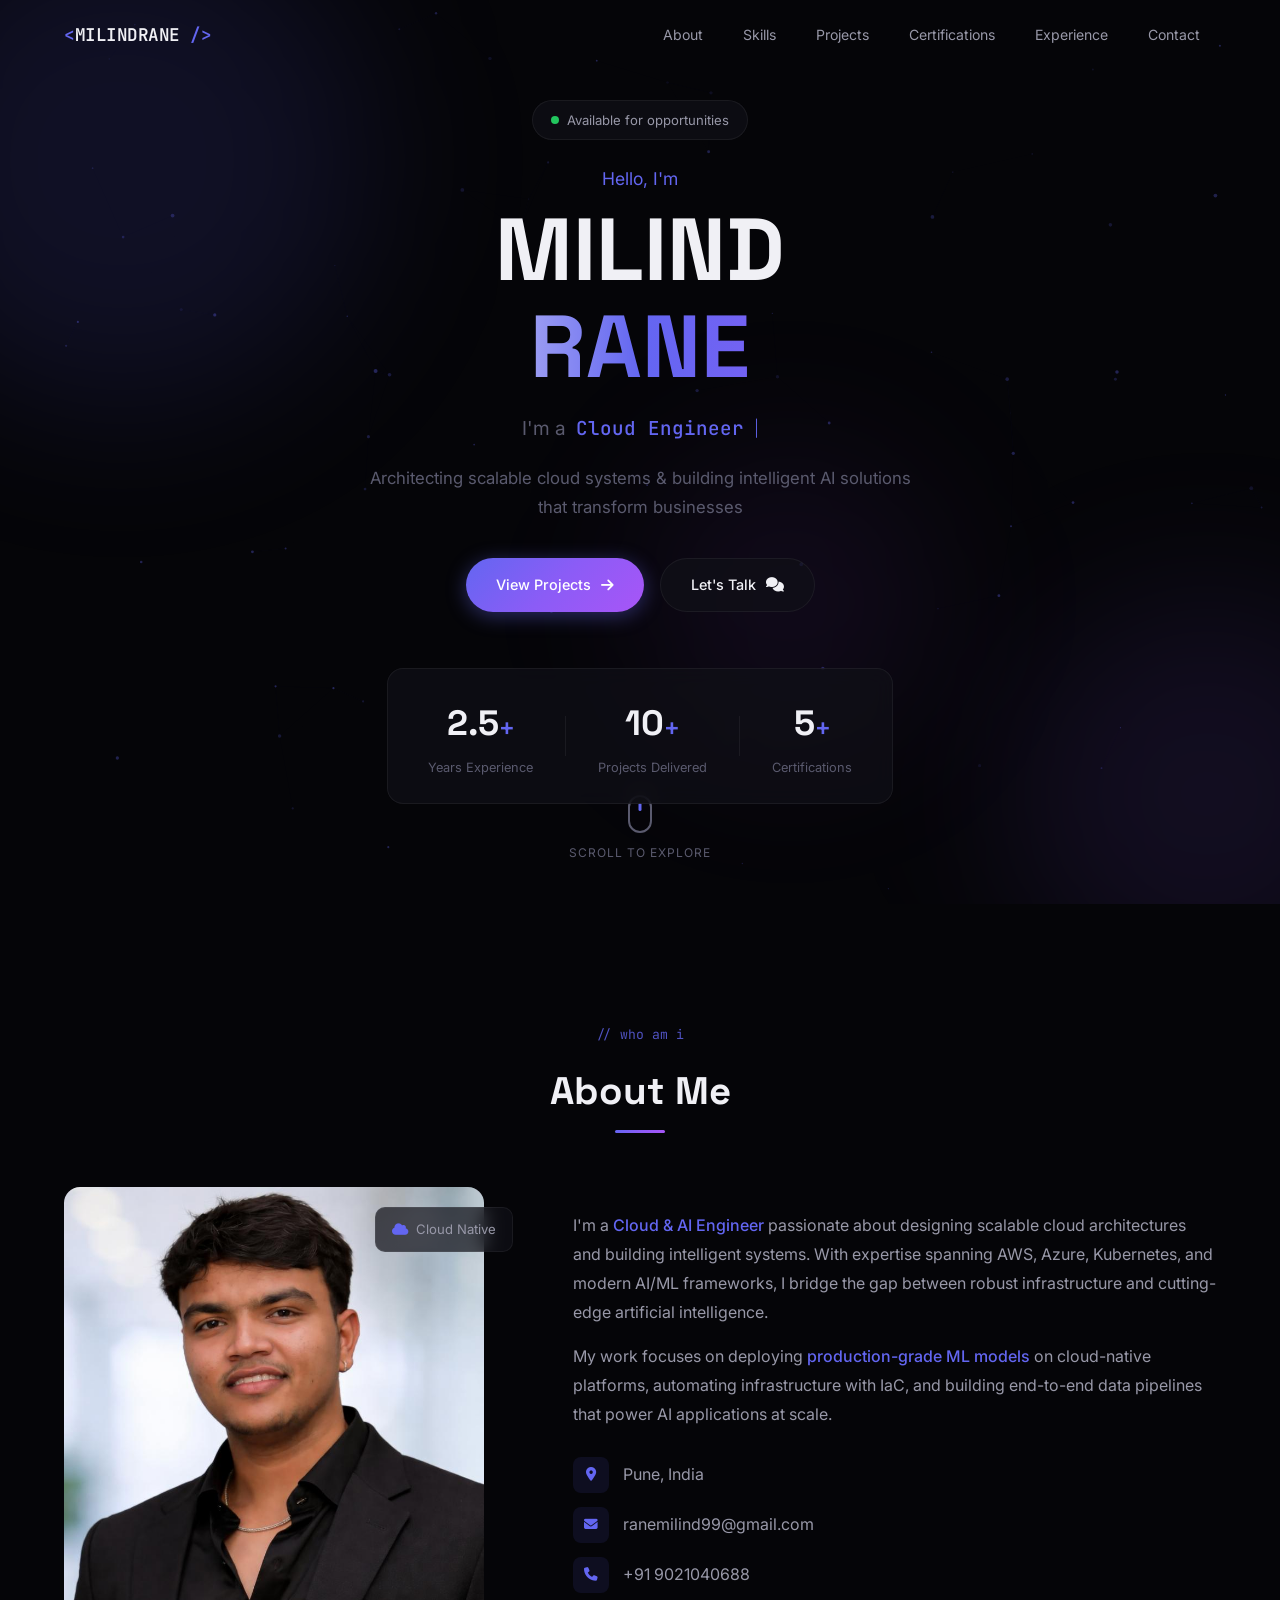
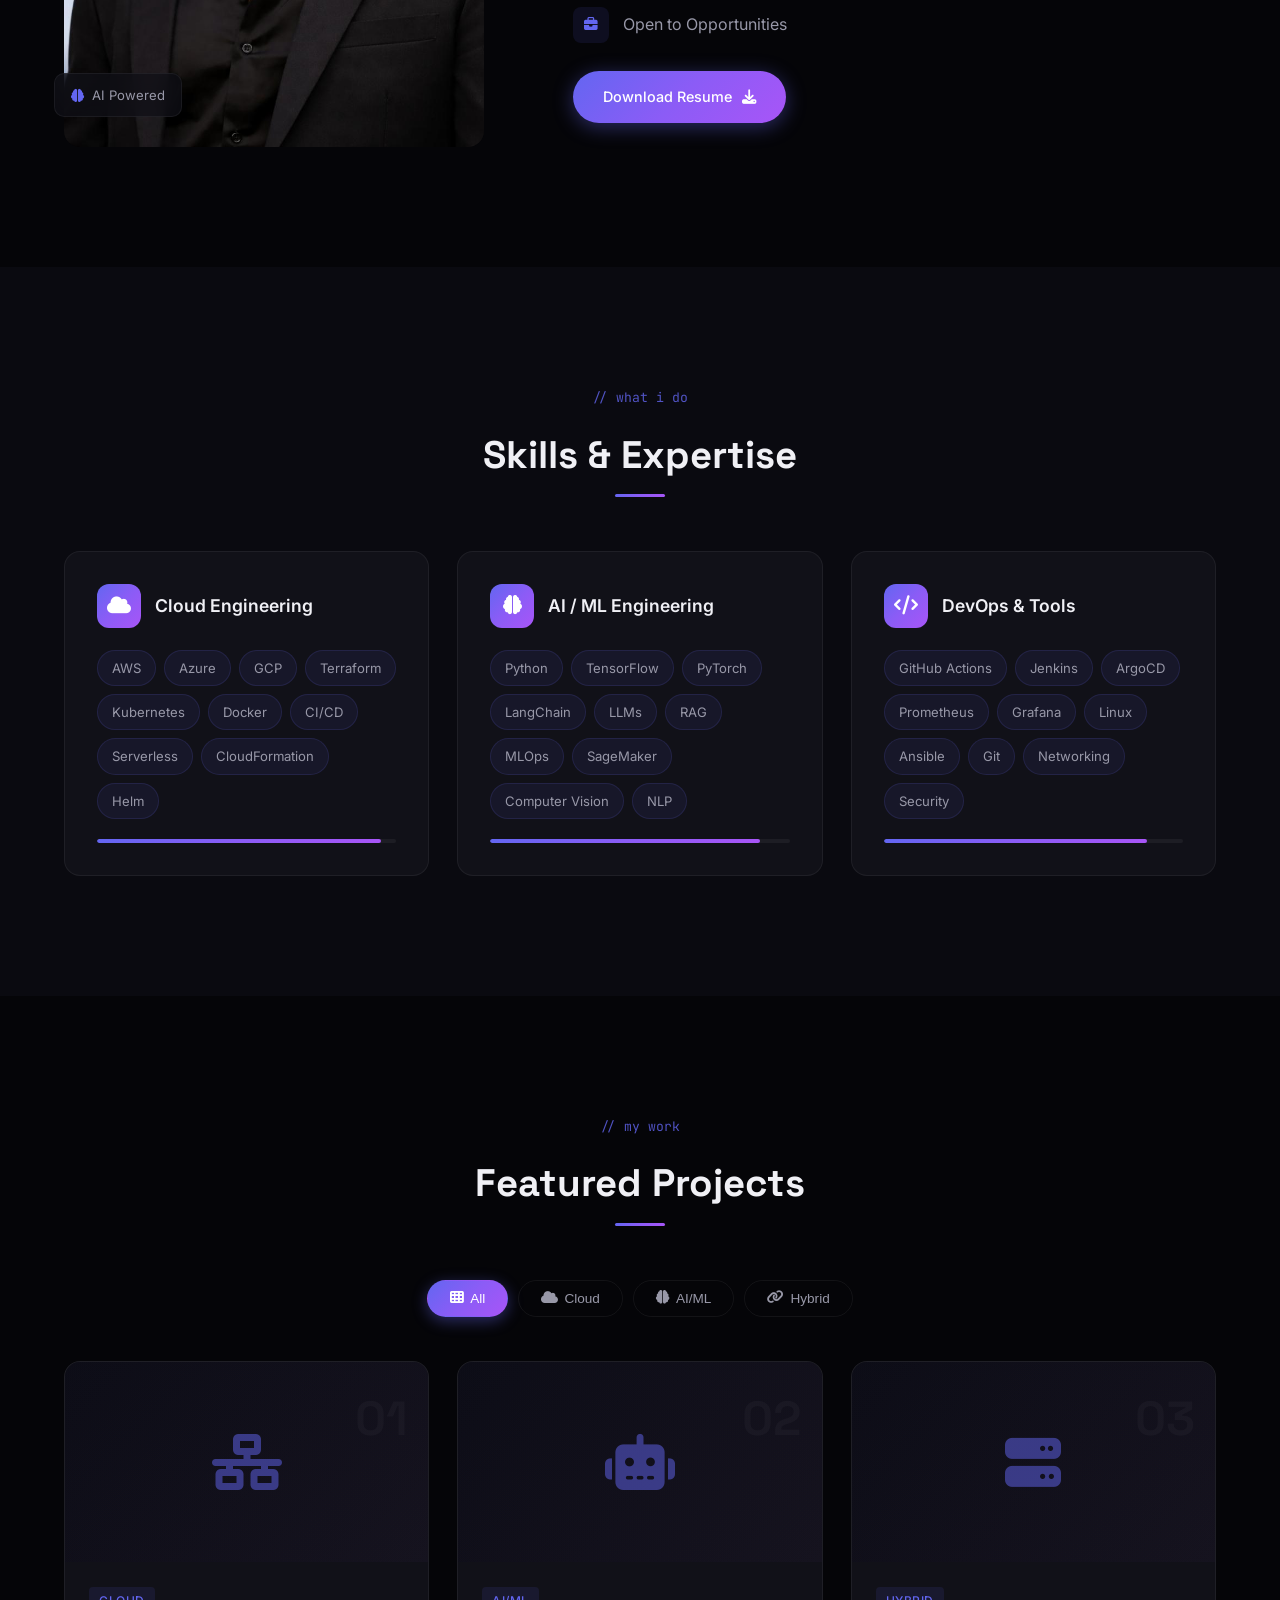
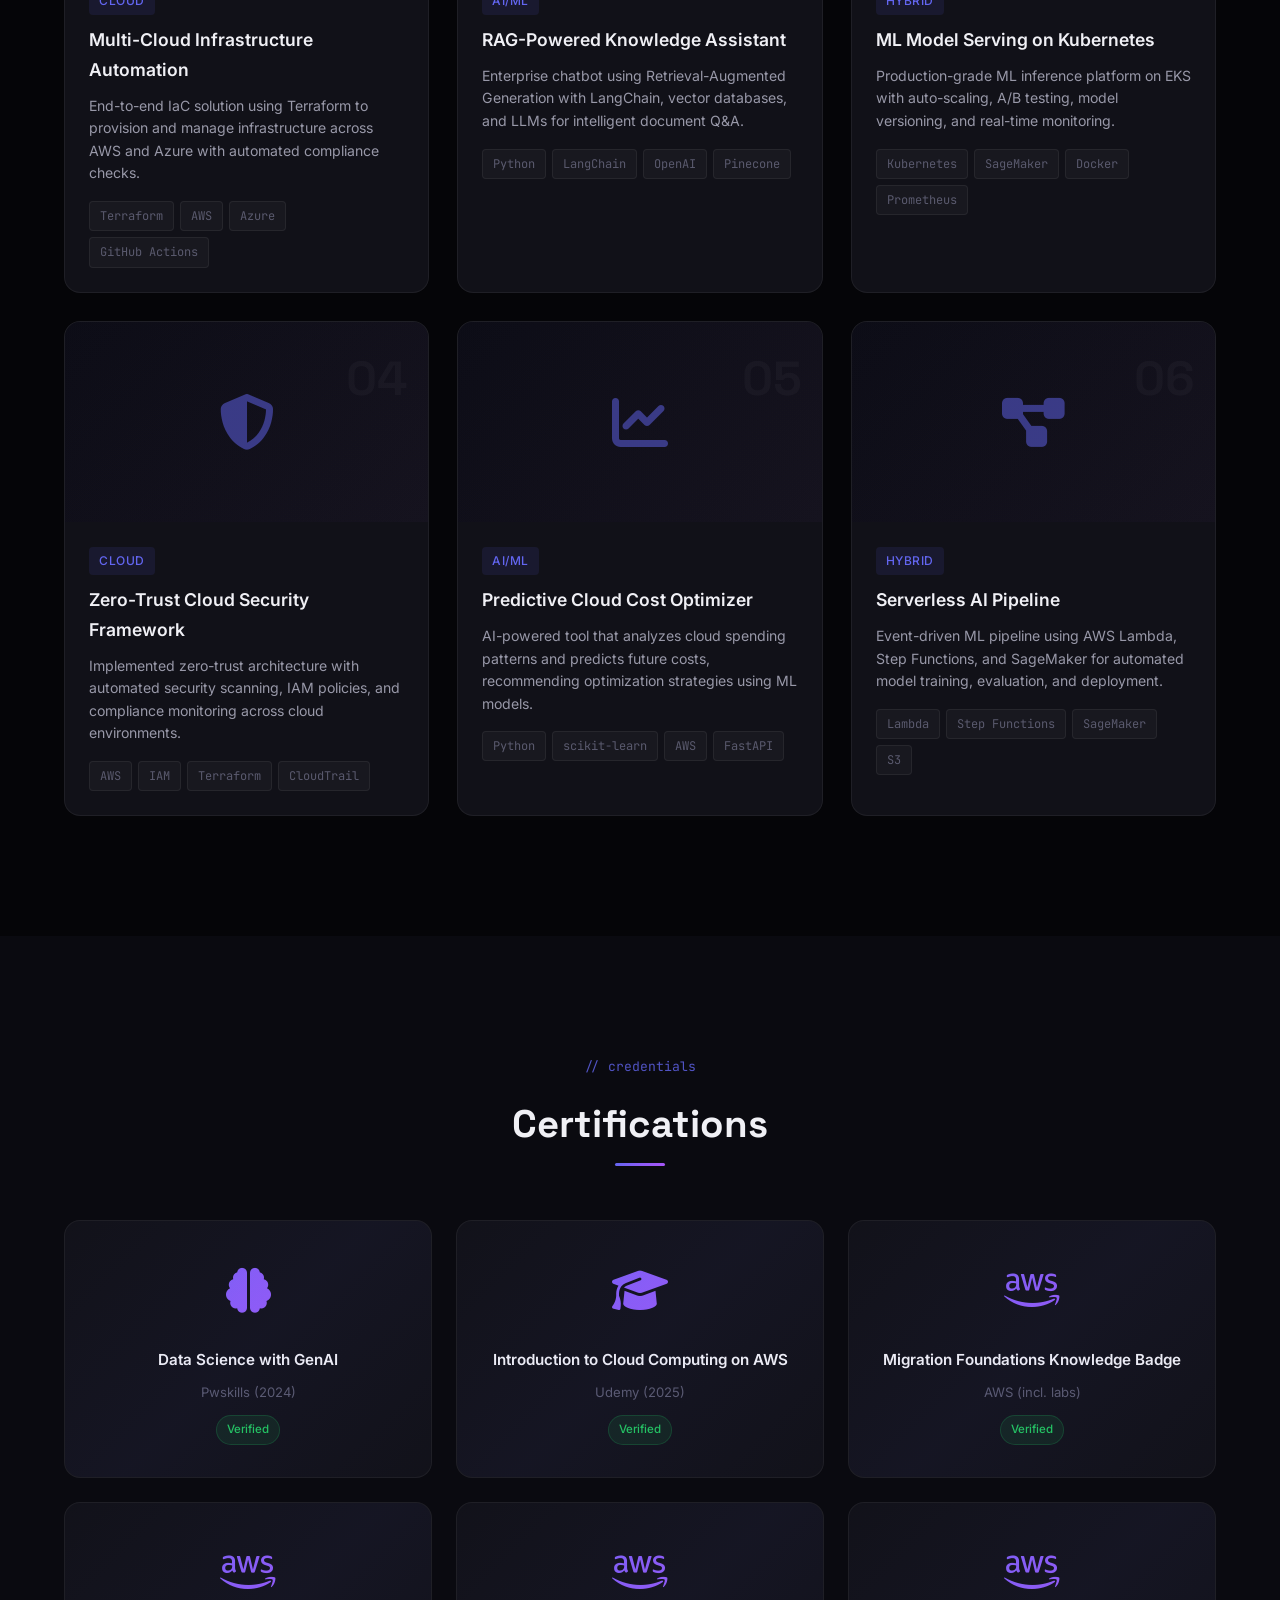
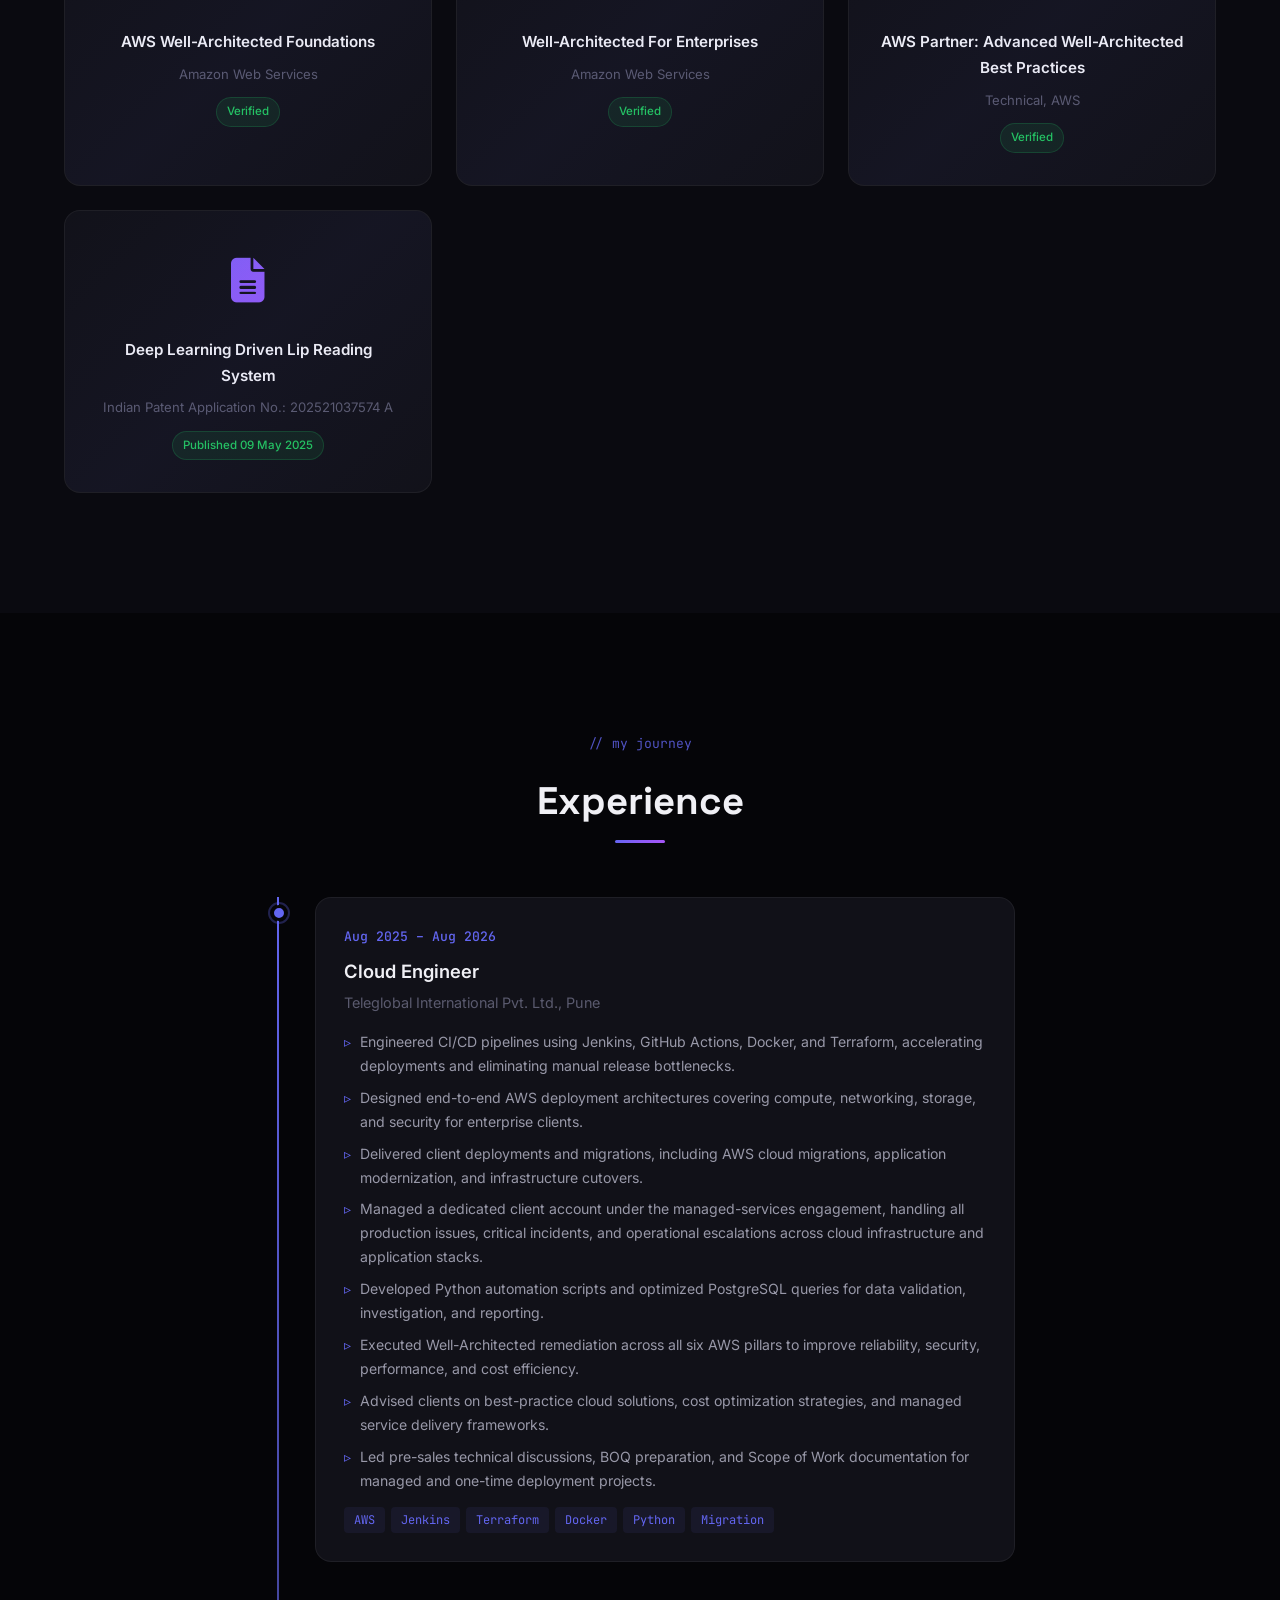
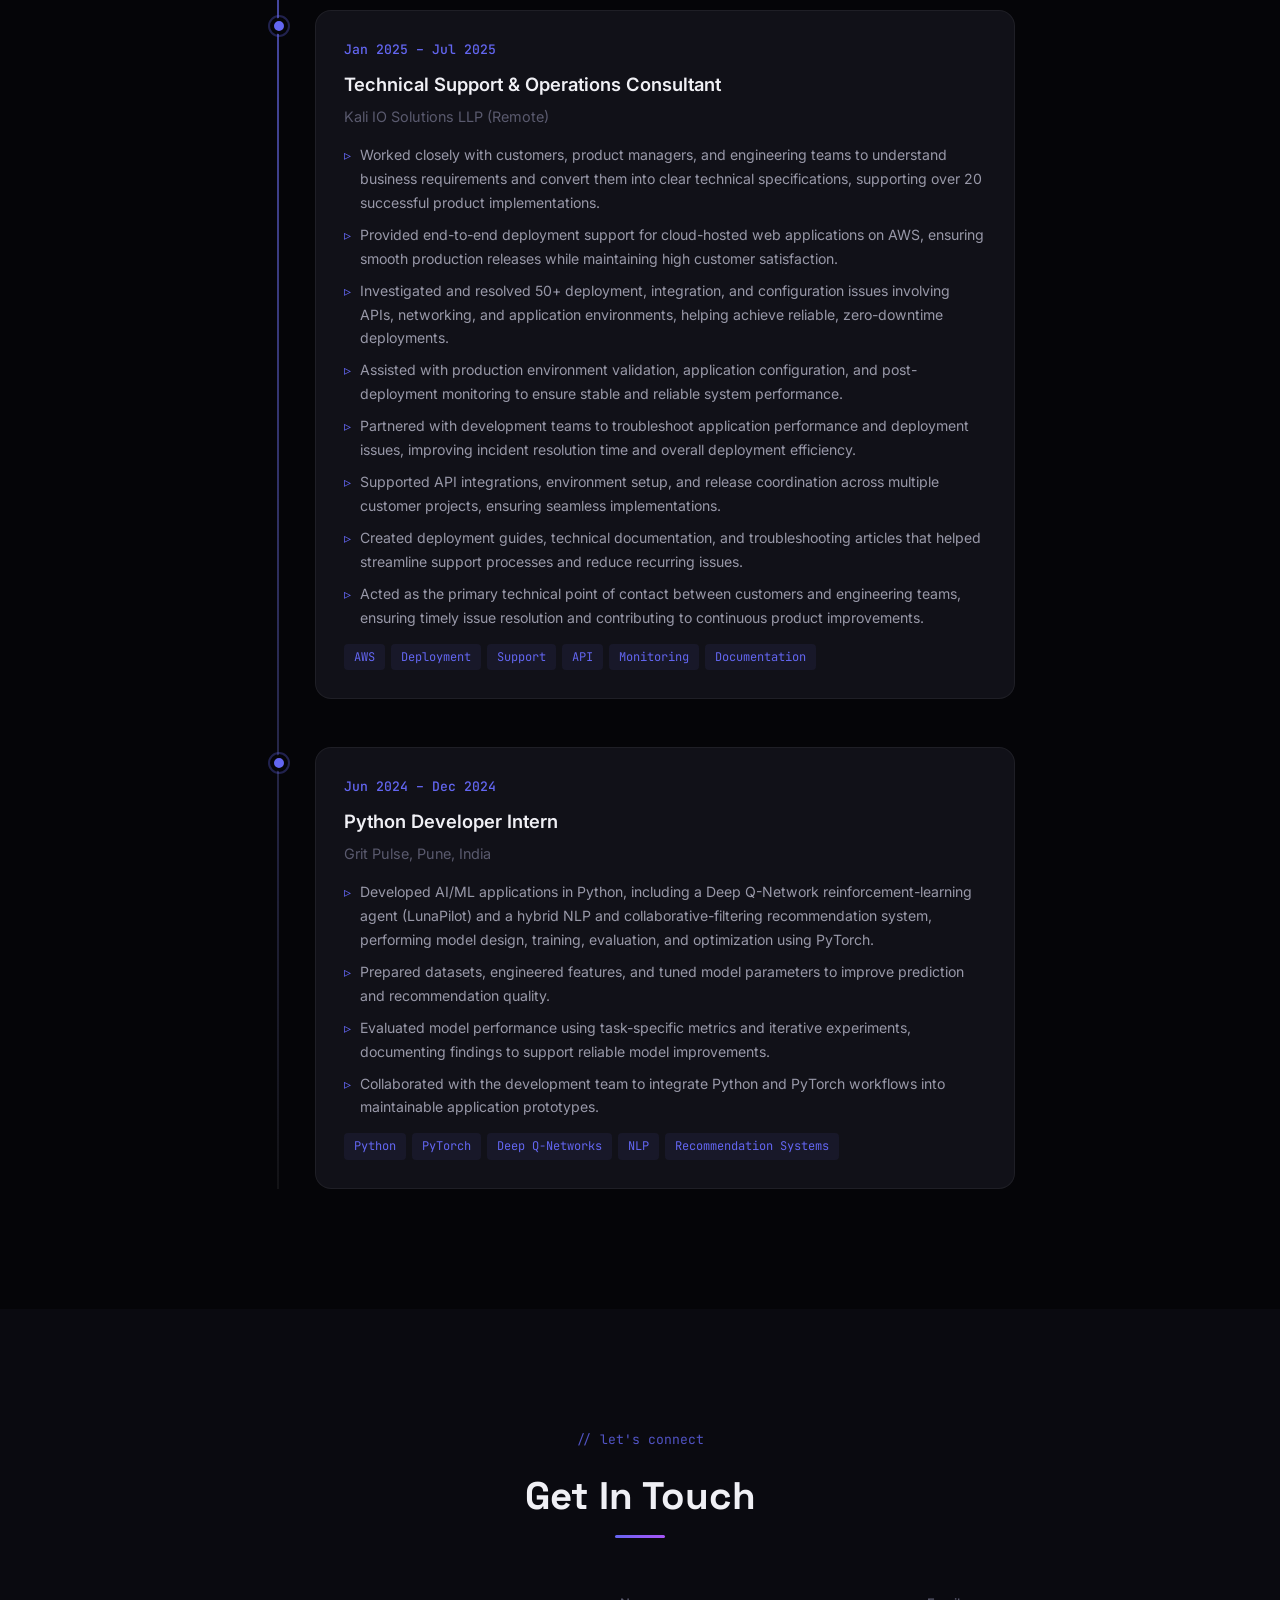
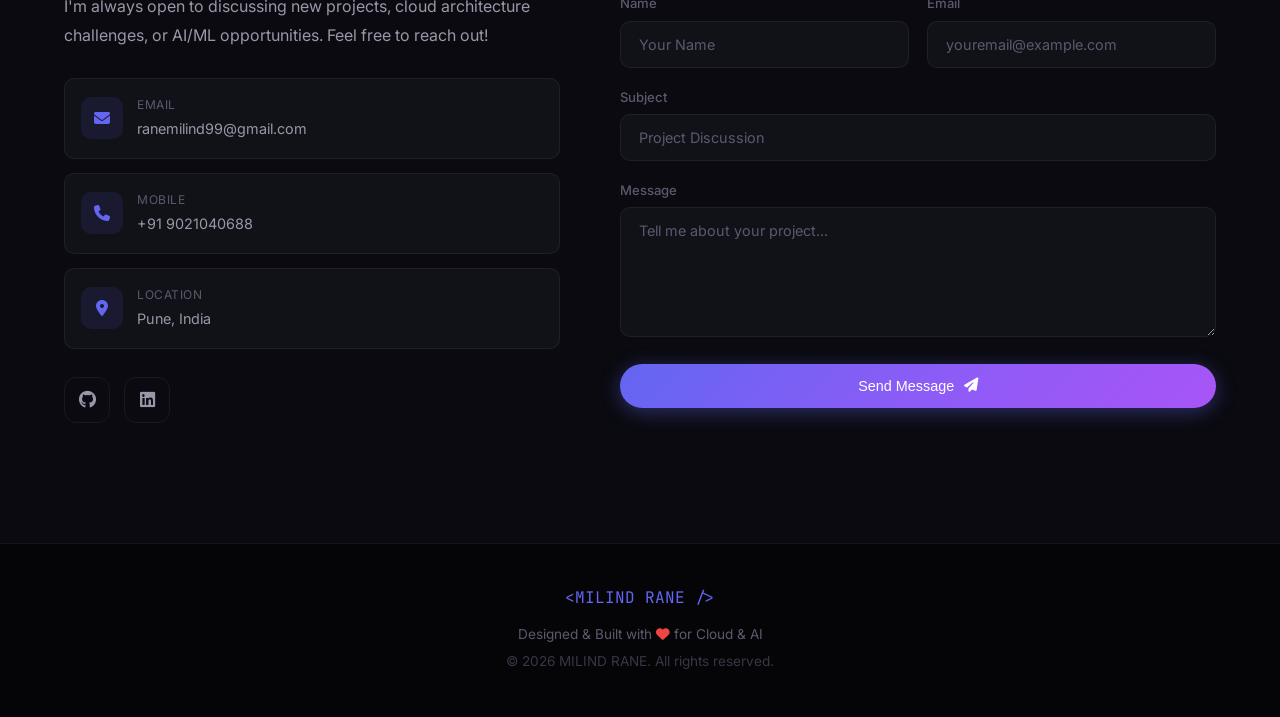
==== commit 0956041d: "Update experience end date" ====
--- a/index.html
+++ b/index.html
@@ -479,7 +479,7 @@
                         <div class="timeline-dot-ring"></div>
                     </div>
                     <div class="timeline-content">
-                        <div class="timeline-date">Aug 2025 – Present</div>
+                        <div class="timeline-date">Aug 2025 – Aug 2026</div>
                         <h3>Cloud Engineer</h3>
                         <h4>Teleglobal International Pvt. Ltd., Pune</h4>
                         <ul>
